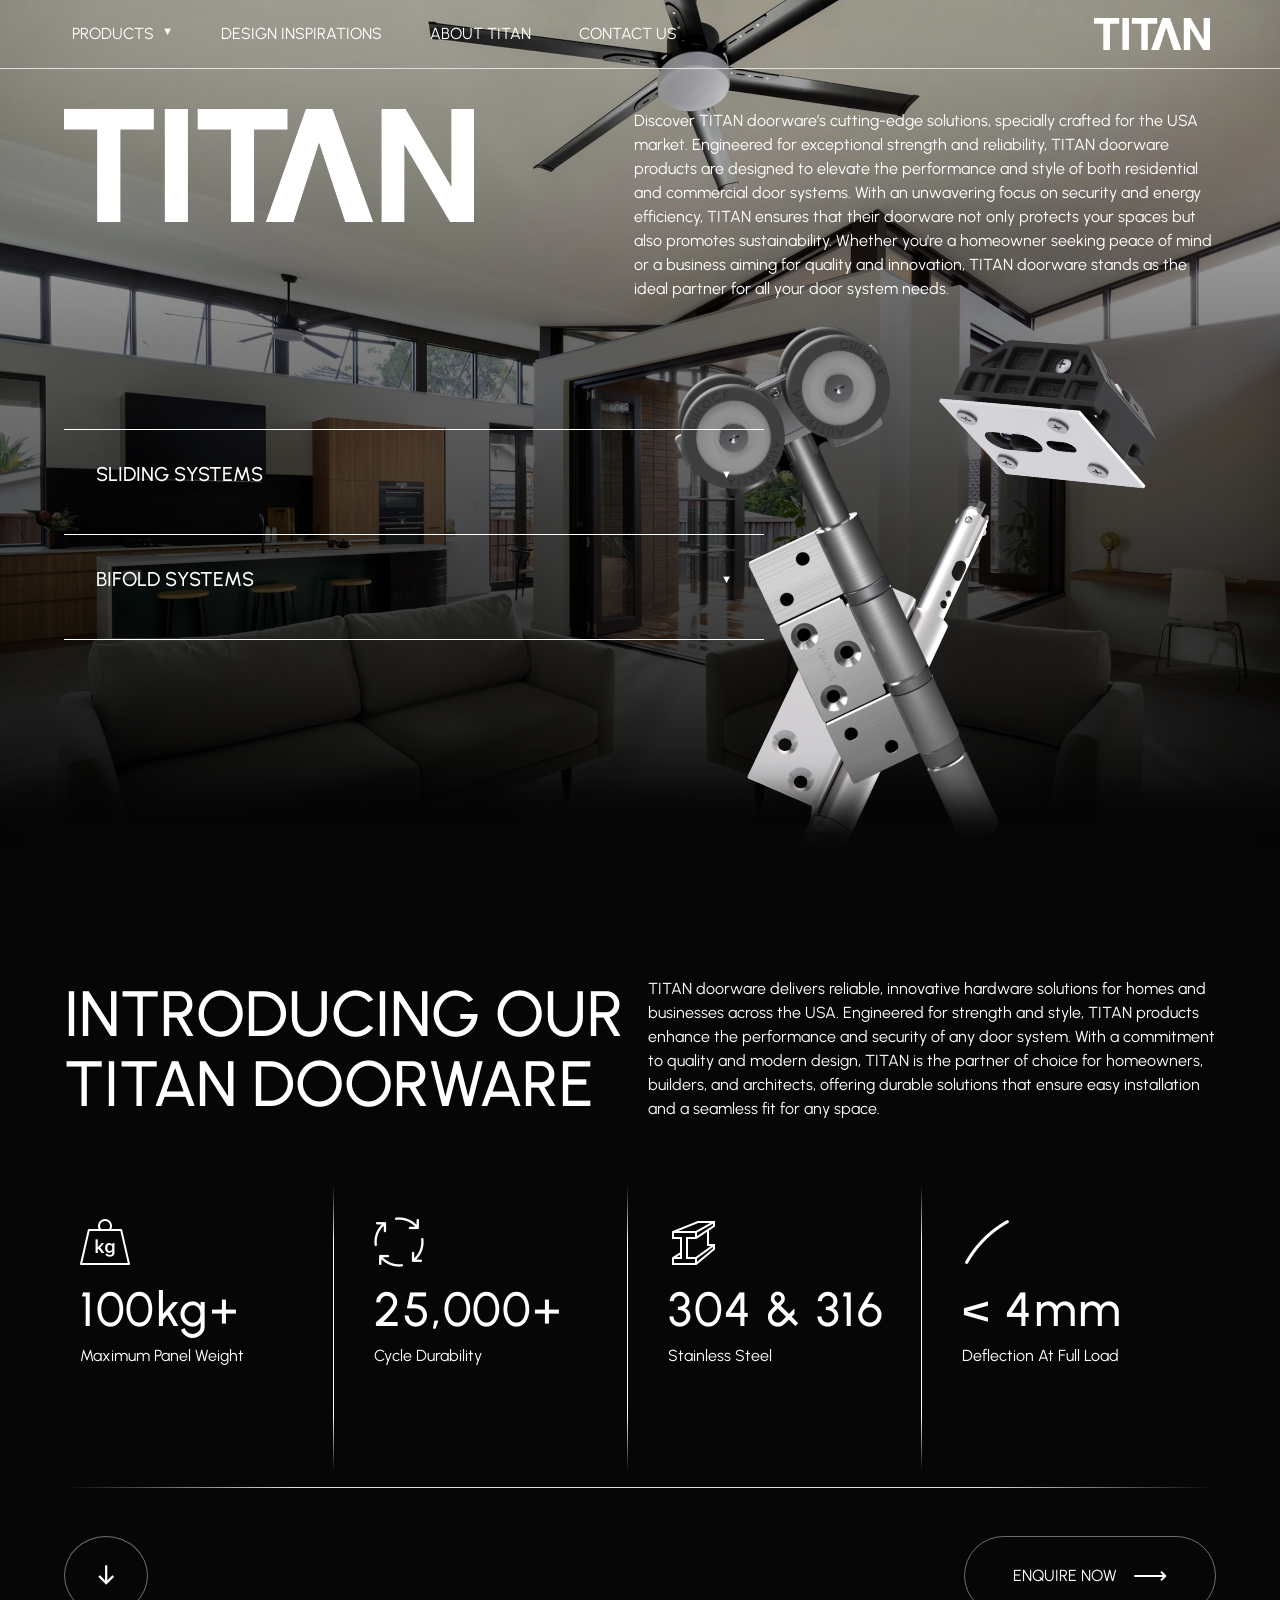
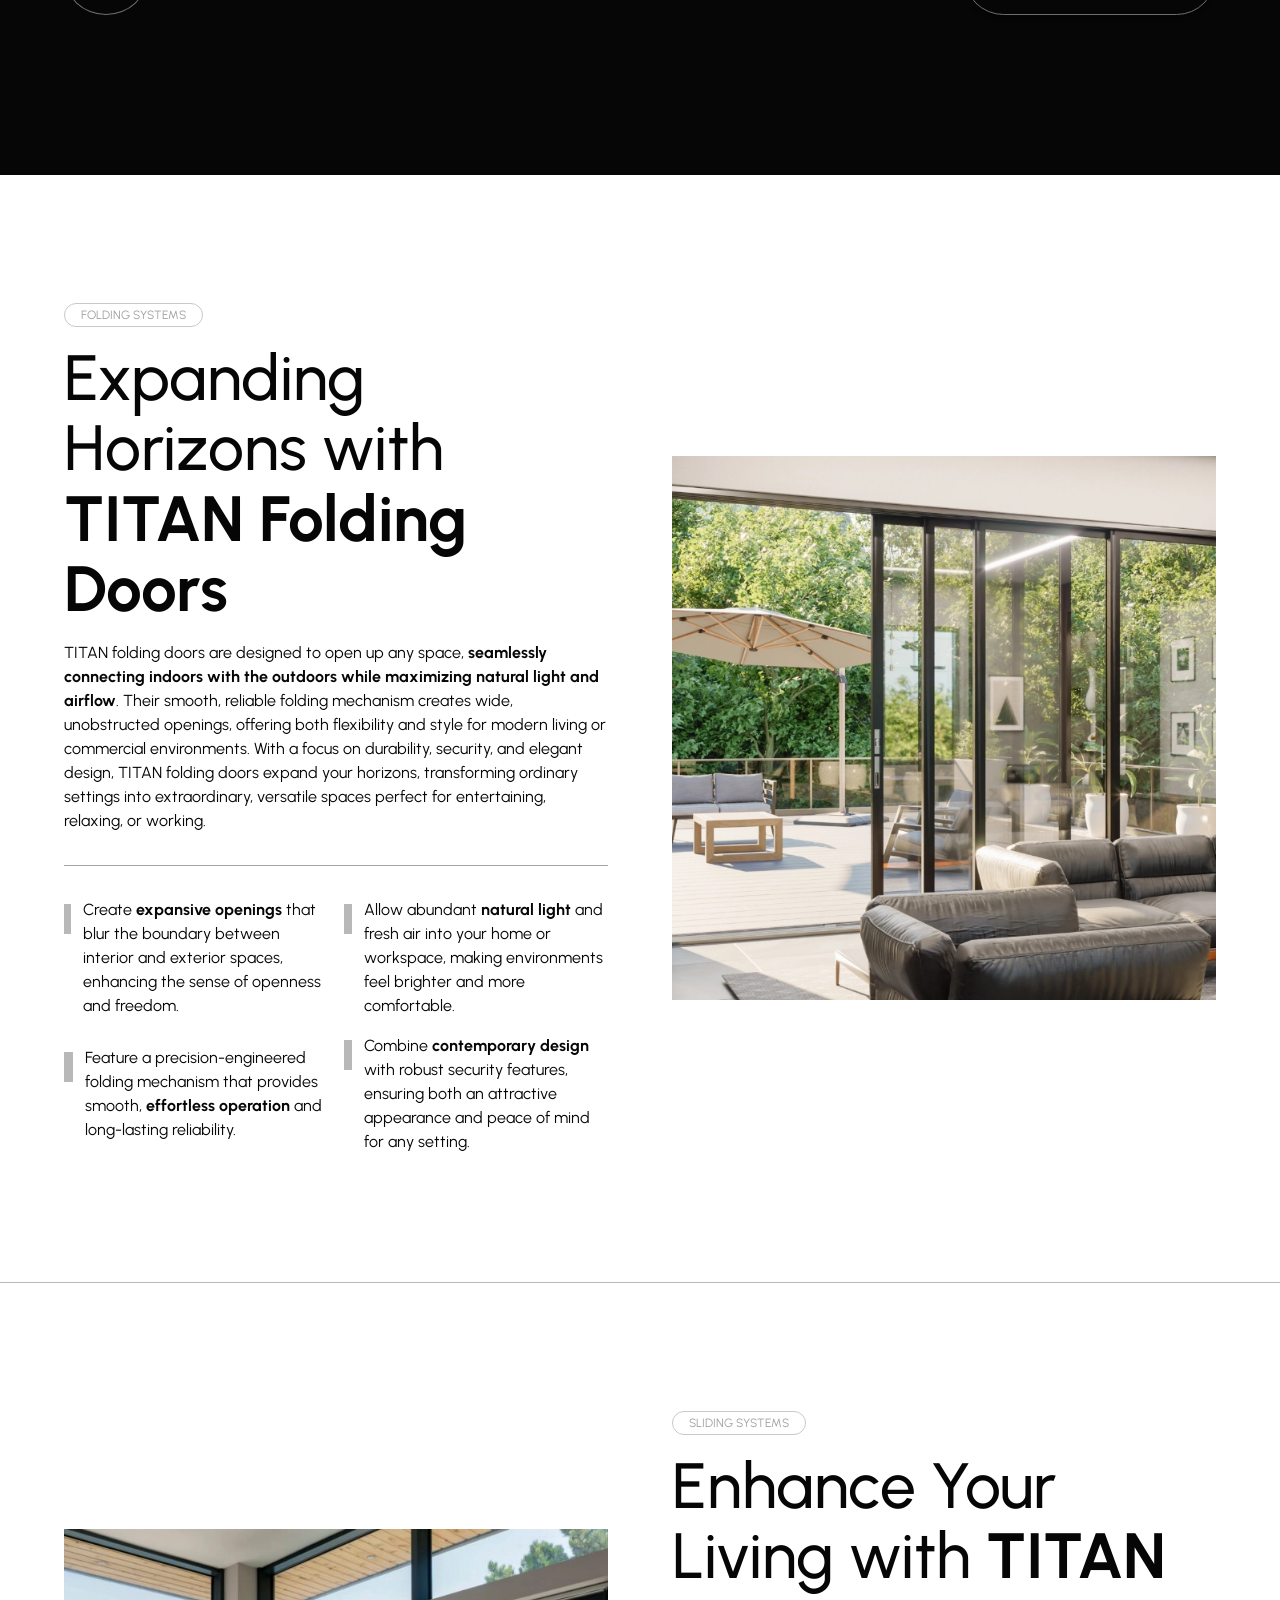
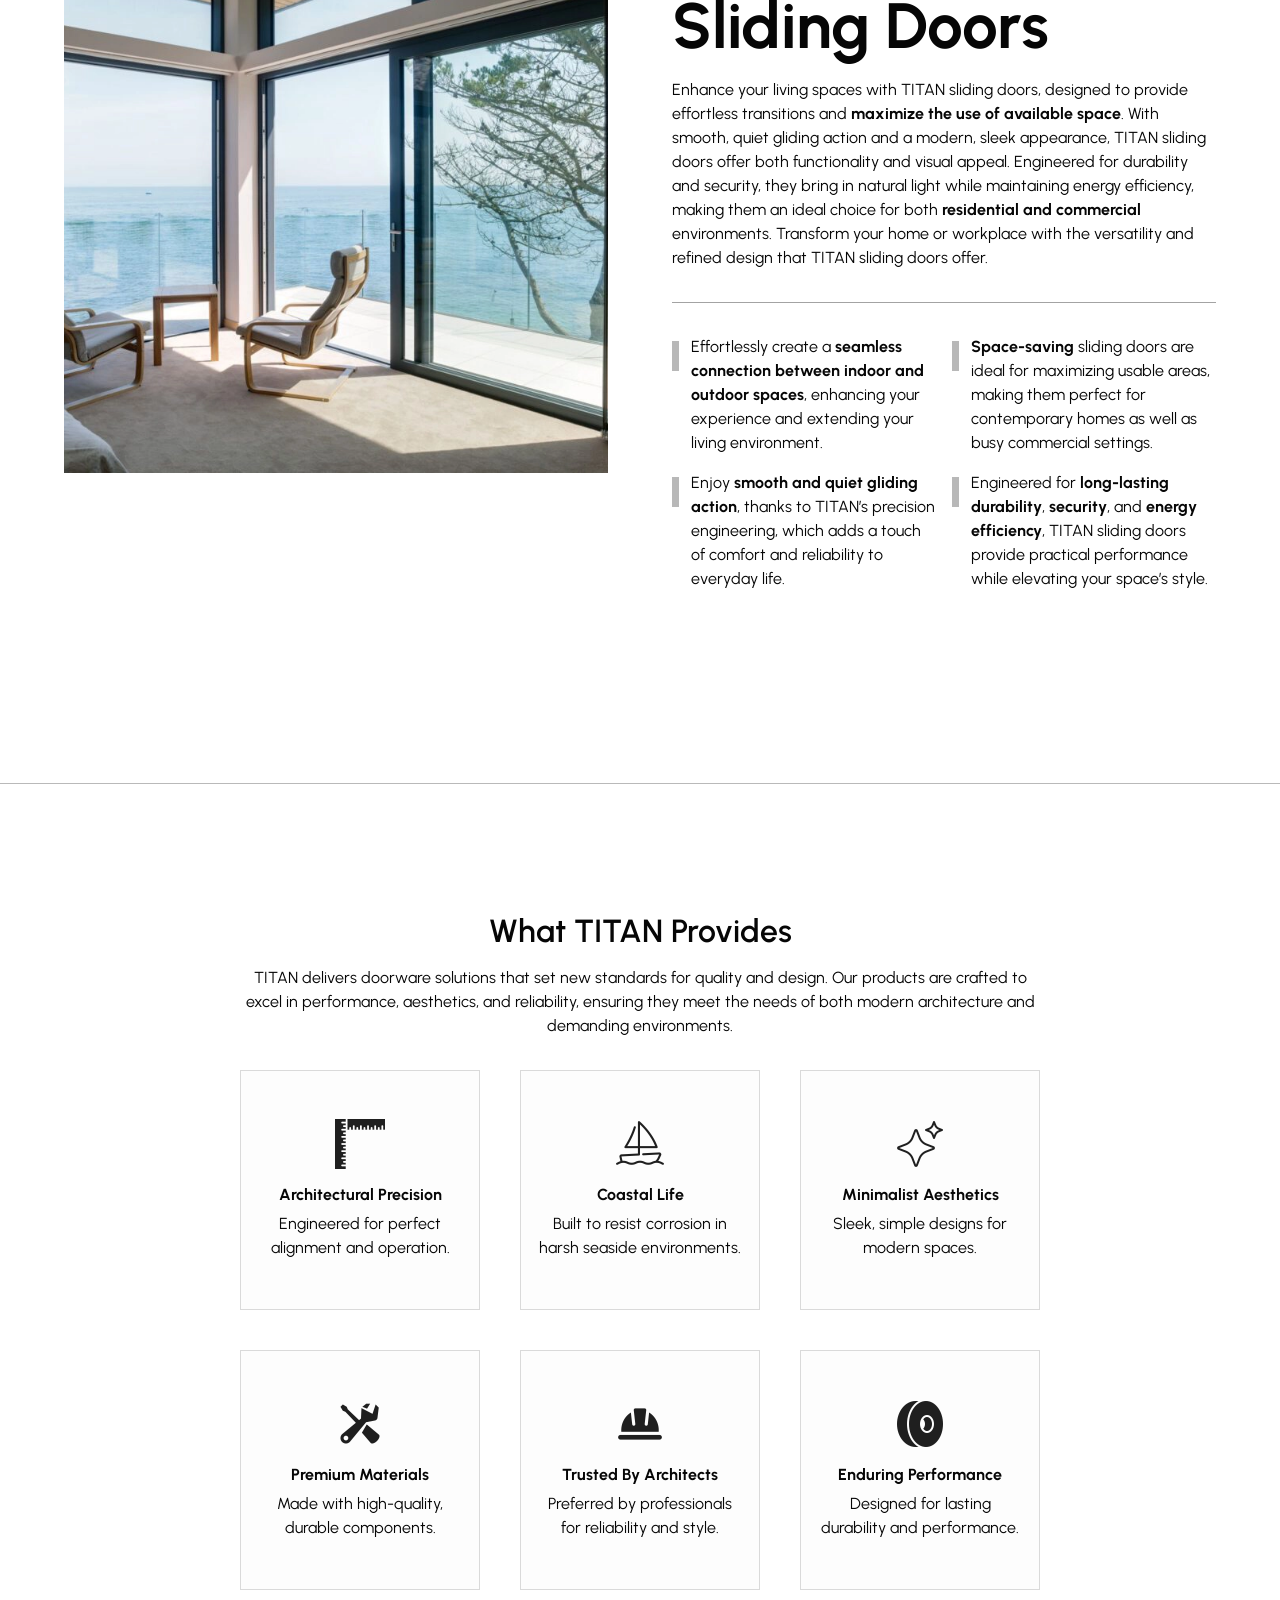
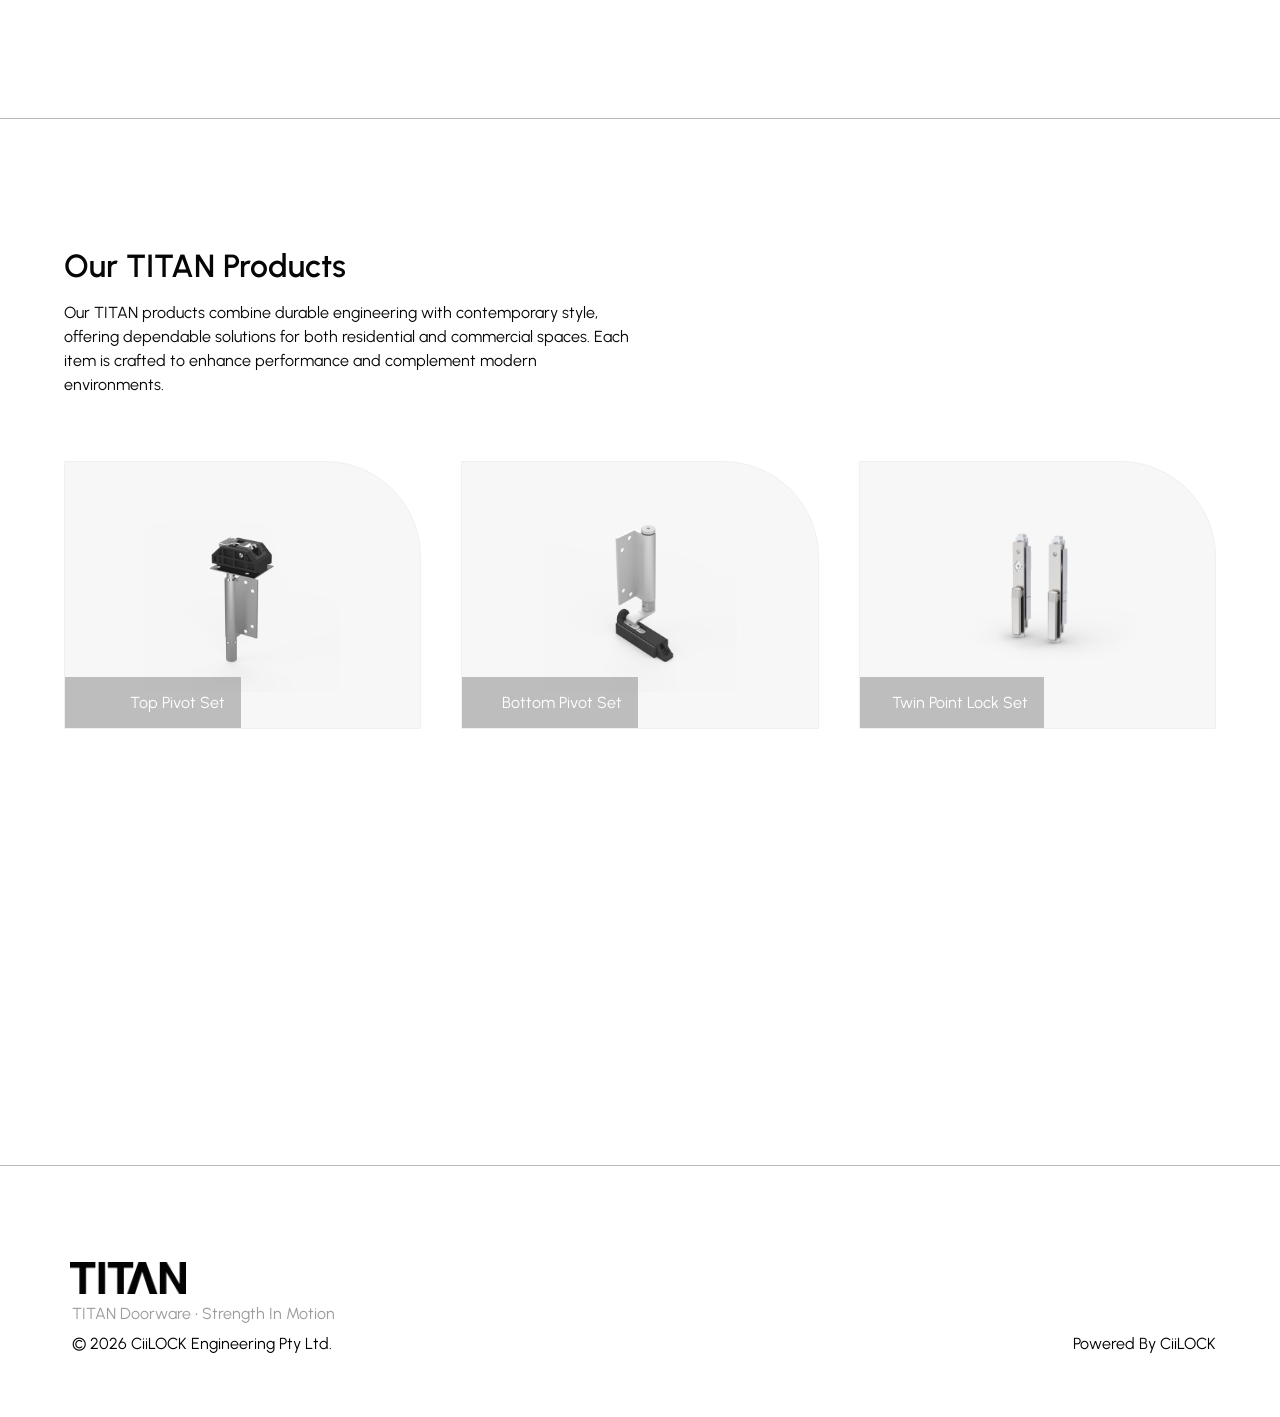
==== index.html @ 6eab6765 "scroll to add target + text animation scripts added" ====
<!DOCTYPE html>
<html>
    <head>
        <meta charset="utf-8">
        <meta http-equiv="X-UA-Compatible" content="IE=edge">
        <title>TITAN Doorware</title>
        <link rel="preload" href="images/systems/folding.webp" as="image">
        <meta content="Discover TITAN doorware’s cutting-edge solutions for the USA. Engineered for strength and reliability, TITAN doorware is designed to enhance both residential and commercial door systems." 
        name="description">
        <meta content="TITAN Doorware – Door Solutions for the USA" property="og:title">
        <meta content="Discover TITAN doorware’s cutting-edge solutions for the USA. Engineered for strength and reliability, TITAN doorware is designed to enhance both residential and commercial door systems." property="og:description">
        <meta content="TITAN Doorware – Door Solutions for the USA" property="twitter:title">
        <meta content="Discover TITAN doorware’s cutting-edge solutions for the USA. Engineered for strength and reliability, TITAN doorware is designed to enhance both residential and commercial door systems."  property="twitter:description">
        <meta name="viewport" content="width=device-width, initial-scale=1">
        <link rel="preconnect" href="https://fonts.googleapis.com">
        <link rel="preconnect" href="https://fonts.gstatic.com" crossorigin>
        <link href="https://fonts.googleapis.com/css2?family=DM+Sans:ital,opsz,wght@0,9..40,100..1000;1,9..40,100..1000&family=Urbanist:ital,wght@0,100..900;1,100..900&display=swap" rel="stylesheet">
        <link rel="stylesheet" href="css/font.css">
        <link rel="stylesheet" href="css/nav.css">
        <link rel="stylesheet" href="css/flex.css">
        <link rel="stylesheet" href="css/container.css">
        <link rel="stylesheet" href="css/section.css">
        <link rel="stylesheet" href="css/body.css">
        <link rel="stylesheet" href="css/hero.css">
        <link rel="stylesheet" href="css/line.css">
        <link rel="stylesheet" href="css/spacing.css">
        <link rel="stylesheet" href="css/gradient.css">
        <link rel="stylesheet" href="css/grid.css">
        <link rel="stylesheet" href="css/content.css">
        <link rel="stylesheet" href="css/button.css">
        <link rel="stylesheet" href="css/image.css">
    </head>

    <body>


    <section class="index hero">

        <div class="container">
            <nav>
                <div class="flex-row center">
                    <div>
                        <ul>
                            <li class="products-trigger">PRODUCTS<div class="dropdown-arrow">▼</div></li>
                            <li><a href="design-inspirations.html">DESIGN INSPIRATIONS</a></li>
                            <li><a href="about-titan.html">ABOUT TITAN</a></li>
                            <li><a href="contact-us.html">CONTACT US</a></li>
                        </ul>
                    </div>
                    <div class="row">
                        <a href="index.html"><div class="logo"></div></a>
                        <div class="hamburger-dropdown"></div>
                    </div>
                </div>
            </nav>   
        </div>

        <div class="line"></div>

        <div class="dropdown-menu">
            <div class="container content-space">
                <div class="dual-grid gap-4">

                    <div>
                        <ul>
                            <li data-preview="one"><a href="t100-bifolds.html">T100 Bifolds</a></li>
                            <li data-preview="two"><a href="a100-bifolds.html">A100 Bifolds</a></li>
                            <li data-preview="three"><a href="t350-sliders.html">T350 Sliders</a></li>
                            <li data-preview="four"><a href="platform-integrated-bifolds.html">Platform Integrated Bifolds</a></li>
                            <li data-preview="five"><a href="titan-doorware.html">Doorware</a></li>
                        </ul>
                    </div>

                    <div class="preview">
                        <div class="preview one active"></div>
                        <div class="preview two"></div>
                        <div class="preview three"></div>
                        <div class="preview four"></div>
                        <div class="preview five"></div>
                    </div>

                </div>
            </div>
        </div>
        
        <div class="container">

            <div class="hero index-pg content">

                <div class="row top-text">
                <div class="big-logo">
                    <img src="images/logos/titan-white.webp" 
                        alt="logo" 
                        fetchpriority="high" 
                        decoding="async" />
                </div>
                <p class="para">
                    Discover TITAN doorware’s cutting-edge solutions, specially crafted for the USA market. Engineered for exceptional strength and reliability, TITAN doorware products are designed to elevate the performance and style of both residential and commercial door systems. With an unwavering focus on security and energy efficiency, TITAN ensures that their doorware not only protects your spaces but also promotes sustainability. Whether you're a homeowner seeking peace of mind or a business aiming for quality and innovation, TITAN doorware stands as the ideal partner for all your door system needs.
                </p>
                </div>

                <div class="row">
                    <div class="dropdown">
                        <div class="entry">
                            <div class="flex-row center collapse"><h3>SLIDING SYSTEMS</h3><div class="dropdown-arrow">▼</div></div>
                            <p class="para">
                                <span>
                                TITAN doorware offers high-quality sliding door hardware that combines smooth operation, durability, and security for both homes and businesses. Their advanced engineering ensures easy installation, quiet performance, and energy efficiency, making them a reliable and stylish choice for any sliding door system.
                                </span>
                            </p>
                        </div>
                        <div class="entry">
                            <div class="flex-row center collapse"><h3>BIFOLD SYSTEMS</h3><div class="dropdown-arrow">▼</div></div>
                            <p class="para">
                                <span>
                                    TITAN doorware delivers reliable and stylish bifold door hardware designed for both residential and commercial applications. Their precision-engineered components ensure smooth folding movement, durability, and secure closure, all while maximizing space and providing modern appeal. With a focus on easy installation and long-lasting performance, TITAN makes bifold systems a practical and attractive solution for any setting.
                                </span>
                            </p>
                        </div>
                    </div>

                    <div class="image-container">
                        <img loading="lazy" src="images/products/hero-product-1.webp" alt="Product 1 Hero" class="img-top-left">
                        <img loading="lazy" src="images/products/hero-product-2.webp" alt="Product 2 Hero" class="img-bottom-right">
                    </div>
                </div>
            </div>

        </div>

        <div class="black-float-gradient"></div>
        
    </section>  

    <section class="intro">
        <div class="container content-space margin-vert-big">

            <div class="dual-grid">
                <div class="big-text">INTRODUCING OUR TITAN DOORWARE</div>
                <div class="row">
                    <p class="para">TITAN doorware delivers reliable, innovative hardware solutions for homes and businesses across the USA. Engineered for strength and style, TITAN products enhance the performance and security of any door system. With a commitment to quality and modern design, TITAN is the partner of choice for homeowners, builders, and architects, offering durable solutions that ensure easy installation and a seamless fit for any space.</p>
                </div>
            </div>


            <div class="column">
            <div class="four-grid">

                <div class="fact">
                    <div class="icon weight"></div>
                    <div class="med-text">100kg+</div>
                    <p class="para">Maximum Panel Weight</p>
                </div>
                <div class="fact">
                    <div class="icon cycle"></div>
                    <div class="med-text">25,000+</div>
                    <p class="para">Cycle Durability</p>
                </div>
                <div class="fact">
                    <div class="icon steel"></div>
                    <div class="med-text">304 & 316</div>
                    <p class="para">Stainless Steel</p>
                </div>
                <div class="fact">
                    <div class="icon bend"></div>
                    <div class="med-text"> < 4mm</div>
                    <p class="para">Deflection At Full Load</p>
                    </div>
                </div>
            
                <div class="separator cut"></div>

                <div class="row width-100 space-between margin-bot-2 margin-top-2">
                    <a href="#info" class="circle scroll-arrow">
                        ↓
                    </a>
                    <a href="contact-us.html" class="btn">ENQUIRE NOW<div class="right-arrow">⟶</div></a>
                </div>

            </div>

        </div>
    </section>

    <section class="info" id="info">
        <div class="container content-space margin-vert-int">
            <div class="flex-column center">
                <div class="dual-grid gap-4">
                    <div class="column">
                    <div class="label">FOLDING SYSTEMS</div>
                    <div class="big-text dark">Expanding Horizons with <b>TITAN Folding Doors</b></div>
                    <p class="para">TITAN folding doors are designed to open up any space, <b>seamlessly connecting indoors with the outdoors while maximizing natural light and airflow</b>. Their smooth, reliable folding mechanism creates wide, unobstructed openings, offering both flexibility and style for modern living or commercial environments. With a focus on durability, security, and elegant design, TITAN folding doors expand your horizons, transforming ordinary settings into extraordinary, versatile spaces perfect for entertaining, relaxing, or working.</p>
                    <div class="separator bolder margin-1"></div>    
                    <div class="dual-col-grid">
                        <div class="point">
                            <div class="indent"></div>
                            <p class="para">
                                Create <b>expansive openings</b> that blur the boundary between interior and exterior spaces, enhancing the sense of openness and freedom.
                            </p>
                        </div>
                        <div class="point">
                            <div class="indent"></div>
                            <p class="para">
                                Allow abundant <b>natural light</b> and fresh air into your home or workspace, making environments feel brighter and more comfortable.
                            </p>
                        </div>
                        <div class="point">
                            <div class="indent"></div>
                            <p class="para">
                                Feature a precision-engineered folding mechanism that provides smooth, <b>effortless operation</b> and long-lasting reliability.
                            </p>
                        </div>
                        <div class="point">
                            <div class="indent"></div>
                            <p class="para">
                                Combine <b>contemporary design</b> with robust security features, ensuring both an attractive appearance and peace of mind for any setting.
                            </p>
                        </div>
                    </div>
                    </div>
                    <div class="square">
                        <img loading="lazy" src="images/systems/folding.webp" alt="TITAN Folding Doors">
                    </div>
                </div>
            </div>
            <div class="row">
    </section>

    <div class="line dark"></div>

    <section class="info">
        <div class="container content-space margin-vert-big">
            <div class="flex-column center">
                <div class="dual-grid gap-4">
                    <div class="square">
                        <img loading="lazy" src="images/systems/sliding.webp" alt="TITAN Sliding Doors">
                    </div>
                    <div class="column">
                    <div class="label">SLIDING SYSTEMS</div>
                    <div class="big-text dark">Enhance Your Living with <b>TITAN Sliding Doors</b></div>
                    <p class="para">Enhance your living spaces with TITAN sliding doors, designed to provide effortless transitions and <b>maximize the use of available space</b>. With smooth, quiet gliding action and a modern, sleek appearance, TITAN sliding doors offer both functionality and visual appeal. Engineered for durability and security, they bring in natural light while maintaining energy efficiency, making them an ideal choice for both <b>residential and commercial</b> environments. Transform your home or workplace with the versatility and refined design that TITAN sliding doors offer.</p>
                    <div class="separator bolder margin-1"></div>    
                    <div class="dual-col-grid">
                        <div class="point">
                            <div class="indent"></div>
                            <p class="para">
                                Effortlessly create a <b>seamless connection between indoor and outdoor spaces</b>, enhancing your experience and extending your living environment.
                            </p>
                        </div>
                        <div class="point">
                            <div class="indent"></div>
                            <p class="para">
                                <b>Space-saving</b> sliding doors are ideal for maximizing usable areas, making them perfect for contemporary homes as well as busy commercial settings.
                            </p>
                        </div>
                        <div class="point">
                            <div class="indent"></div>
                            <p class="para">
                                Enjoy <b>smooth and quiet gliding action</b>, thanks to TITAN’s precision engineering, which adds a touch of comfort and reliability to everyday life.
                            </p>
                        </div>
                        <div class="point">
                            <div class="indent"></div>
                            <p class="para">
                                Engineered for <b>long-lasting durability</b>, <b>security</b>, and <b>energy efficiency</b>, TITAN sliding doors provide practical performance while elevating your space’s style.
                            </p>
                        </div>
                    </div>
                    </div>
                </div>
            </div>
            <div class="row">
    </section>

    <div class="line dark"></div>

    <section class="features">
        <div class="container content-space margin-vert-big">
            <div class="flex-column center">
                <div class="column text-center max-800">
                    <h1 class="heading">What TITAN Provides</h1>
                    <p class="para">TITAN delivers doorware solutions that set new standards for quality and design. Our products are crafted to excel in performance, aesthetics, and reliability, ensuring they meet the needs of both modern architecture and demanding environments.</p>
                </div>
                <div class="three-col-grid max-800 margin-top-2">
                    <div class="box point col">
                        <div class="icon ruler"></div>
                        <h4>Architectural Precision</h4>
                        <p class="para">Engineered for perfect alignment and operation.</p>
                    </div>
                    <div class="box point col">
                        <div class="icon boat"></div>
                        <h4>Coastal Life</h4>
                        <p class="para">Built to resist corrosion in harsh seaside environments.</p>
                    </div>
                    <div class="box point col">
                        <div class="icon aesthetic"></div>
                        <h4>Minimalist Aesthetics</h4>
                        <p class="para">Sleek, simple designs for modern spaces.</p>
                    </div>
                    <div class="box point col">
                        <div class="icon tool"></div>
                        <h4>Premium Materials</h4>
                        <p class="para">Made with high-quality, durable components.</p>
                    </div>
                    <div class="box point col">
                        <div class="icon builder"></div>
                        <h4>Trusted By Architects</h4>
                        <p class="para">Preferred by professionals for reliability and style.</p>
                    </div>
                    <div class="box point col">
                        <div class="icon roller"></div>
                        <h4>Enduring Performance</h4>
                        <p class="para">Designed for lasting durability and performance.</p>
                    </div>
                </div>
            </div>
        </div>
    </section>

    <div class="line dark"></div>

    <section class="products">
        <div class="container content-space margin-vert-big">
            <div class="column half">
                    <h1 class="heading">Our TITAN Products</h1>
                    <p class="para">Our TITAN products combine durable engineering with contemporary style, offering dependable solutions for both residential and commercial spaces. Each item is crafted to enhance performance and complement modern environments.</p>
                </div>
            <div class="three-col-grid">
                <div class="product top-pivot">
                    <div class="base dark">
                        <h4>Top Pivot Set</h4>
                    </div>
                </div>
                <div class="product bottom-pivot">
                    <div class="base dark">
                        <h4>Bottom Pivot Set</h4>
                    </div>
                </div>
                <div class="product twin-point">
                    <div class="base dark">
                        <h4>Twin Point Lock Set</h4>
                    </div>
                </div>
                <div class="product centreline-hinge">
                    <div class="base dark">
                        <h4>Hinges</h4>
                    </div>
                </div>
                <div class="product empty">
                    <div class="column text-center center">
                        <h2>Get To Know Our Products</h2>
                        <p class="para">Explore our full range to discover the complete selection of TITAN doorware solutions.</p>
                        <a href="titan-doorware.html" class="btn filled">View All Products</a>
                    </div>
                </div>
                <div class="product end-carrier">
                    <div class="base dark">
                        <h4>End Carrier Set</h4>
                    </div>
                </div>
            </div>
        </div>
    </section>

    <footer>
        <div class="container content-space margin-vert">
            <div>
            <!-- <div class="flex-column collapse">
                <div>
                    <ul>
                        <li>PRODUCTS<div class="dropdown-arrow">▲</div></li>
                        <li><a href="design-inspirations.html">DESIGN INSPIRATIONS</a></li>
                        <li><a href="about-titan.html">ABOUT TITAN</a></li>
                        <li><a href="contact-us.html">CONTACT US</a></li>
                    </ul>
                </div>
            </div> -->

            <div class="flex-row margin-top-2">

                <div class="flex-column gap-small">
                    <div class="logo dark"></div>
                    <p class="left-indent">TITAN Doorware • Strength In Motion</p>
                    <div class="year left-indent"></div>
                </div>

                <div class="flex-column align-flex-end">
                    <a href="/" class="powered-by">Powered By CiiLOCK</a>
                </div>

            </div>

            </div>
        </div>
    </footer>
        
    </body>

    <script src="js/collapse.hero.js"></script>
    <script src="js/get.year.js"></script>
    <script src="js/dropdown.menu.js"></script>
    <script src="js/preview.drop.js"></script>
    <script src="js/text.animation.js"></script>
    <script src="js/scroll.to.arrow.js"></script>
    
</html>
---- css/font.css ----
body {
    font-family: 'Urbanist', sans-serif;
}

h1,
h2,
h3,
h4,
h5,
p {
    margin: 0;
    color: #ffffff;
}

h1 {
    font-weight: 600;
    font-size: 2em;
}

h2 {
    font-weight: 500;
    font-size: 1.75em;
}

h2 {
    font-weight: 500;
    font-size: 1.5em;
}

h3 {
    font-weight: 500;
    font-size: 1.25em;
}

p {
    font-size: 1em;
    line-height: 1.5;
}

.dropdown-arrow {
    color: #ffffff;
    margin-bottom: 0.05rem;
}

footer .dropdown-arrow {
    color: #060606;
}

.right-arrow {
    color: #ffffff;
    font-size: 1.5em;
}

.med-text {
    font-weight: 600;
    font-size: 2.75em;
    color: #ffffff;
    line-height: 1.1;
    letter-spacing: 0.1rem;
}

.big-text {
    font-weight: 500;
    font-size: 4em;
    color: #ffffff;
    line-height: 1.1;
    
    opacity: 0;
    transform: translateY(0.1rem);
    transition: opacity 0.6s ease-out, transform 0.6s cubic-bezier(0.34, 1.56, 0.64, 1);
}

.big-text.visible {
    opacity: 1;
    transform: translateY(0);
}

.big-text.bolder {
    font-weight: 600;
}

.big-text.dark {
    color: #060606;
}

.med-text {
    font-weight: 500;
    font-size: 3em;
    color: #ffffff;
    line-height: 1.1;
}

section.info p {
    color: #060606;
}

b {
    font-weight: bold;
}

section.integrations p,
section.integrations h1,
section.integrations h3,
section.integrations h4 {
    color: #060606;
}

section.features p,
section.features h1,
section.features h2,
section.features h3,
section.features h4 {
    color: #060606;
}

section.system-drawings p,
section.system-drawings h1,
section.system-drawings h2,
section.system-drawings h3,
section.system-drawings h4 {
    color: #060606;
}

section.products p,
section.products h1,
section.products h2,
section.products h3,
section.products h4,
section.grey p {
    color: #060606;
}

section.hardware-configurator p,
section.hardware-configurator h1,
section.hardware-configurator h2,
section.hardware-configurator h3,
section.hardware-configurator h4,
section.grey p {
    color: #060606;
}

.text-center {
    text-align: center
}

.base.dark h4 {
    color: #ffffff;
    font-weight: 400;
}

footer p{
    color: #9c9c9c;
}

.left-indent {
    padding-left: 0.5rem;
}

.hero-text {
    font-size: 6em;
    color: #ffffff;
    line-height: 1.1;
    font-weight: 600;
}

.padding-right-4 {
    padding-right: 4rem;
}

.left.dom-grid h2
.right.dom-grid h2,
.left.dom-grid p,
.right.dom-grid p {
    color: #ffffff;
}

.white-text {
    color: #ffffff;
}

.dark-text {
    color: #060606;
}

.text-start {
    text-align: left;
}

.para {
    opacity: 0;
    transform: translateY(0.1rem);
    transition: opacity 0.8s ease-out, 
                transform 0.8s cubic-bezier(0.34, 1.56, 0.64, 1);
}

.para.visible {
    opacity: 1;
    transform: translateY(0);
    transition-delay: 0.2s;
}

.heading {
    opacity: 0;
    transform: translateY(0.1rem);
    transition: opacity 0.8s ease-out, 
                transform 0.8s cubic-bezier(0.34, 1.56, 0.64, 1);
}

.heading.visible {
    opacity: 1;
    transform: translateY(0);
}
---- css/nav.css ----
nav {
    display: flex;
    flex-flow: row;
    align-items: center;
    justify-content: space-between;
    padding-inline-start: 0;
    color: #ffffff;
}

nav ul,
footer ul {
    display: flex;
    flex-flow: row;
    gap: 2rem;
    padding-left: 0;
}

nav ul li,
footer ul li {
    list-style: none;
    border-bottom: 1px solid transparent;
    cursor: pointer;
    padding: 0.5rem;
    transition: border-bottom 0.2s ease-in-out;
}

nav ul li:first-of-type,
footer ul li:first-of-type {
    display: flex;
    flex-flow: row;
    gap: 0.5rem;
}

nav ul li:hover {
    border-bottom: 1px solid #ffffff;
}

footer ul li:hover {
    border-bottom: 1px solid #060606;
}

li.active {
    color: rgb(11, 245, 31);
}

.logo {
    background-image: url(../images/logos/titan-white.webp);
    display: flex;
    width: 8rem;
    height: 2rem;
    background-size: contain;
    background-position: center;
    background-repeat: no-repeat;
}

.logo.dark {
    background-image: url(../images/logos/titan-black.webp);
}

.hamburger-dropdown {
    background-image: url(../images/icons/hamburger-light.webp);
    display: none;
    width: 2rem;
    height: 2rem;
    background-size: contain;
    background-position: center;
    background-repeat: no-repeat;
}

.powered-by {
    text-align: end;
    transition: color 0.2s ease-in-out, font-weight 0.2s ease-in-out;
    font-weight: 400;
}

.powered-by:hover {
    color: #555555;
    font-weight: 500;
}

.powered-by.light {
    color: #ffffff;
    font-weight: 500;
}

.powered-by.light:hover {
    color: #adadad;
    font-weight: 500;
}

.products-trigger {
    position: relative;
    cursor: pointer;
   
}

.products-trigger::after {
    content: "";
    position: absolute;
    top: 100%;
    left: 0;
    width: 100%;
    height: 30px;
    background: transparent;
    z-index: 10;
}

.dropdown-arrow {
    font-size: 0.7rem;
    transition: transform 0.3s ease;
}


.dropdown-menu.is-open ~ nav .dropdown-arrow {
    transform: rotate(180deg);
}


.dropdown-menu {
    background-color: #ffffff;
    z-index: 1000;
    position: absolute;
    top: 68px;
    left: 0;
    width: 100vw;
    padding: 4rem 0;
    color: #060606;
    border-bottom: 1px solid #eeeeee;
    
   
    display: flex; 
    justify-content: center;

   
    opacity: 0;
    visibility: hidden;
    pointer-events: none;
    transform: translateY(15px);
    transition: 
        opacity 0.4s ease, 
        transform 0.4s cubic-bezier(0.165, 0.84, 0.44, 1),
        visibility 0.4s;
}


.dropdown-menu.is-open {
    opacity: 1;
    visibility: visible;
    pointer-events: auto;
    transform: translateY(0);
}


.dropdown-menu ul {
    list-style: none;
    padding: 0;
    margin: 0;
    width: 100%;
    max-width: 400px;
}

.dropdown-menu ul li {
    border-top: 1px solid #d3d3d3;
    transition: all 0.3s ease;
}

.dropdown-menu ul li:first-child {
    border-top: none;
}

.dropdown-menu ul li a {
    text-decoration: none;
    color: #060606;
    display: block;
    padding: 1.2rem 0;
    font-size: 1.1rem;
    font-weight: 400;
    letter-spacing: 0.05rem;
    transition: transform 0.3s ease, color 0.3s ease;
}


.dropdown-menu ul li:hover a {
    transform: translateX(10px);
    color: #888888;
}
---- css/flex.css ----
.flex-row {
    display: flex;
    flex-flow: row;
    width: 100%;
}

.flex-column {
    display: flex;
    flex-flow: column;
    width: 100%;
}

.index.hero .flex-row {
    justify-content: space-between;
}

.row {
    display: flex;
    flex-flow: row;
    gap: 2rem;
}

.column {
    display: flex;
    flex-flow: column;
    gap: 1rem;
}

.row.top-text {
    gap: 10rem;
}

.center {
    align-items: center;
    justify-content: space-between;
}

.align-flex-end  {
    align-self: flex-end;
}

.dual-grid.align-items-start {
    align-items:flex-start;
}
---- css/container.css ----
.container {
    box-sizing: border-box;
    max-width: 1600px;
    width: 100%;
    margin: 0 auto;
    padding: 0 4rem;
}

.max-800 {
    max-width: 800px;
}
---- css/section.css ----
section {
    display: flex;
    flex-flow: column;
    justify-content: center;
    align-items: center;
}

section.intro {
    background-color: #060606;
}

section.info {
    background-color: #ffffff;
}

footer {
    border-top: 1px solid #b9b9b9;
    display: flex;
    flex-flow: column;
    justify-content: center;
    align-items: center;
}

section.grey {
    background-color: #dbdbdba9;
    height: 350px;
    position: relative;
    width: 100vw;  
}
---- css/body.css ----
body {
    margin: 0;
}

body.dark {
    background-color: #060606;
}

a {
    text-decoration: none;
    color: inherit;
}

html {
    scroll-behavior: smooth;
}
---- css/hero.css ----
.hero {
    min-height: 700px;
    overflow: hidden;
}

.hero.content {
    padding: 2.5rem 0;
}

@keyframes fadeIn {
    from {
        opacity: 0;
        transform: translateY(10px);
    }
    to {
        opacity: 1;
        transform: translateY(0);
    }
}

.big-logo {
    max-width: 700px;
    max-height: 200px;
    animation: fadeIn 0.4s ease-out forwards;
}

.big-logo img {
    width: 100%;
    display: block; /* Removes unwanted bottom whitespace */
}

.hero {
    position: relative;
    background-size: cover;
    background-repeat: no-repeat;
    z-index: 1; 
}

.index.hero {
    background-image: url(../images/hero/index.webp);
}

.t100-bifolds.hero {
    background-image: url(../images/hero/t100.webp);
}

.t350-sliders.hero {
    background-image: url(../images/hero/t350.webp);
}

.a100-bifolds.hero {
    background-image: url(../images/hero/a100.webp);
}

.platform-integrated-bifolds.hero {
    background-image: url(../images/hero/platform-integrated.webp);
}

.design-inspirations.hero {
    background-image: url(../images/hero/design-inspiration.webp);
}

.about-titan.hero {
    background-image: url(../images/hero/about-titan.webp);
}

.titan-sliders.hero {
    background-image: url(../images/hero/titan-sliders.webp);
}

.doorware.hero {
    background-image: url(../images/hero/doorware.webp);
}

.index.hero::before,
.t100-bifolds.hero::before,
.a100-bifolds.hero::before,
.t350-sliders.hero::before,
.platform-integrated-bifolds.hero::before,
.design-inspirations.hero::before,
.about-titan.hero::before,
.titan-sliders.hero::before,
.doorware.hero::before {
    content: "";
    position: absolute;
    top: 0;
    left: 0;
    width: 100%;
    height: 100%;
    background: linear-gradient(to top, rgba(0,0,0,1) 0%, rgba(0,0,0,0.8) 20%, rgba(0,0,0,0.5) 60%, rgba(0,0,0,0.1) 100%);
    z-index: -1;
}

.hero.content {
    display: flex;
    flex-flow: column;
    justify-content: flex-start;
    gap: 2rem;
    align-items: flex-start;
}

.hero.content ul {
    gap: 1rem;
    display: flex;
    flex-flow: column;
}

.hero.index-pg.content {
    gap: 8rem;
}

.dropdown .entry {
    border-top: 1px solid #fff;
    cursor: pointer;
    padding: 2rem;
    display: flex;
    flex-flow: column;
    gap: 1rem;
}

.entry p {
    display: grid;
    grid-template-rows: 0fr;
    transition: grid-template-rows 0.5s cubic-bezier(0.4, 0, 0.2, 1);
}

.entry.open p {
    grid-template-rows: 1fr;
}

.entry p span {
    min-height: 0;
    overflow: hidden;
    opacity: 0;
    transition: opacity 0.3s ease;
}

.entry.open p span {
    opacity: 1;
}

.collapse .dropdown-arrow {
    transition: transform 0.3s ease;
}

.entry.open .dropdown-arrow {
    transform: rotate(180deg);
    padding-top: 0.2rem;
}

.dropdown .entry:last-of-type {
    border-bottom: 1px solid #fff;
}

.dropdown {
    width: 700px;
}

.image-container {
  width: 100%;
  max-width: 1600px;
  height: 300px;
  position:absolute;
  z-index: -1;
}

.img-top-left {
  position: absolute;
  top: -50.5%;
  right: 7%;
  rotate: 25deg;
  width: 35%;
  animation: popIn 0.6s cubic-bezier(0.26, 0.53, 0.74, 1.48) forwards;
  opacity: 0;
}

.img-bottom-right {
  position: absolute;
  top: -55%;
  right: 20%;
  rotate: -25deg;
  width: 20%;
  animation: popIn 0.6s cubic-bezier(0.26, 0.53, 0.74, 1.48) 0.2s forwards;
  opacity: 0;
}

.big-family-img {
  position: absolute;
  top: 50%;
  right: 0%;
  width: 50%;
}

@keyframes popIn {
  0% {
    opacity: 0;
    transform: scale(0.5);
  }
  70% {
    transform: scale(1.05);
  }
  100% {
    opacity: 1;
    transform: scale(1);
  }
}
---- css/line.css ----
.line {
    width: 100vw;
    height: 1px;
    background-color: #E0E0E0;
}

.line.dark {
    background-color: #b9b9b9;
}

.separator {
    width: 100%;
    height: 1px;
    background-color: #E0E0E0;
}

.separator.cut {
    background: linear-gradient(
        to right, 
        #060606 0%,
        #E0E0E0 20%,
        #E0E0E0 80%,
        #060606 100%
    );
}

.separator.bolder {
   background-color: #a3a3a3; 
}

.indent {
    width: 30px;
    height: 30px;
    background-color: #b8b8b8;
    margin-top: 0.4rem;
}

.label {
    padding: 0.25rem 1rem;
    border: 1px solid #c9c9c9;
    border-radius: 10rem;
    width: fit-content;
    font-size: 0.75em;
    color: #a0a0a0;
    opacity: 0;
    transform: translateY(0.1rem);
    transition: opacity 0.6s ease-out, transform 0.6s cubic-bezier(0.34, 1.56, 0.64, 1);
}

.label.visible {
    opacity: 1;
    transform: translateY(0);
    transition-delay: 0.2s;
}
---- css/spacing.css ----
.margin-vert {
    margin: 4rem 0;
}

.margin-vert-big {
    margin: 8rem 0;
}

.margin-vert-int {
    margin: 8rem 0 4rem 0
}

.content-space {
    display: flex;
    flex-flow: column;
    gap: 4rem;
    /* overflow: hidden; */
}

.margin-1 {
    margin: 1rem 0;
}

.margin-top-2 {
    margin-top: 2rem;
}

.margin-top-4 {
    margin-top: 4rem;
}

.dual-grid.gap-4 {
    gap: 4rem;
}

.gap-small {
    gap: .5rem;
}

.gap-4 {
    gap: 4rem;
}

.dual-grid.gap-none {
    gap: 0;
}

.width-100 {
    width: 100%;
}

.width-100vw {
    width: 100vw;
}

.margin-bot-2 {
    margin-bottom: 2rem;
}

.margin-bot-4 {
    margin-bottom: 4rem;
}

.margin-bot-8 {
    margin-bottom: 8rem;
}

.space-between {
    justify-content: space-between;
}
---- css/gradient.css ----
.black-float-gradient {
  position: absolute;
  left: 0;
  bottom: -150px;
  width: 100vw;
  height: 200px;
  z-index: 2;
  background: #060606;
  filter: blur(20px);
  pointer-events: none;
}
---- css/grid.css ----
.dual-grid {
    display: grid;
    grid-template-columns: repeat(2, 1fr);
    gap: 1rem;
    align-items: center;
    justify-content: center;
}

.dual-grid.left-dom {
    grid-template-columns: 3fr 2fr;
}

.four-grid {
    display: grid;
    grid-template-columns: repeat(4, 1fr);
    gap: 1.5rem;
    align-items: center;
    justify-content: center;
    width: 100%;
}

.dual-col-grid {
    display: grid;
    grid-template-columns: repeat(2, 1fr);
    gap: 1rem;
    align-items: center;
    justify-content: center;
}

.three-col-grid {
    display: grid;
    grid-template-columns: repeat(3, 1fr);
    gap: 2.5rem;
    align-items: center;
    justify-content: center;
}

.half {
    width: 50%;
}

.dom-grid {
    display: grid;
    gap: 2rem;
    align-items: stretch;
    justify-content: center;
    width: 100%;
    overflow: hidden;
    max-width: 2600px;
}

.right.dom-grid {
    grid-template-columns: 0.5fr 1.5fr;
    text-align: left;
}

.left.dom-grid {
    grid-template-columns: 1.5fr 0.5fr;
    text-align: right;
}

.semi-dom-grid {
    display: grid;
    gap: 2rem;
    align-items: stretch;
    justify-content: center;
    width: 100%;
    overflow: hidden;
    max-width: 1800px;
}

.right.semi-dom-grid {
    grid-template-columns: 0.475fr 1.575fr;
    text-align: left;
}

.left.semi-dom-grid {
    grid-template-columns: 1.575fr 0.475fr;
    text-align: right;
}

.bento-grid-container {
  display: grid;
  grid-template-columns: repeat(3, 1fr);
  grid-auto-rows: 150px;
  gap: 1rem;
  padding: 1rem;
}

.grid-item {
  background-color: #f0f0f0;
  border-radius: 12px;
  border: 1px solid #e0e0e0;
}

.col-span-2 {
  grid-column: span 2;
}

.row-span-2 {
  grid-row: span 2;
}

.col-span-1 {
  grid-column: span 1;
}

.row-span-1 {
  grid-row: span 1;
}
---- css/content.css ----
.fact {
    position: relative;
    aspect-ratio: 1/1;
    padding-left: 1rem;
    display: flex;
    flex-flow: column;
    gap: 0.5rem;
    padding-top: 2rem;
}

.fact > div, 
.fact > p {
    opacity: 0;
    transform: translateY(0.1rem);
    transition: opacity 0.6s ease-out, transform 0.6s cubic-bezier(0.34, 1.56, 0.64, 1);
}

.fact.visible > div,
.fact.visible > p {
    opacity: 1;
    transform: translateY(0);
}

.fact.visible .med-text { transition-delay: calc(inherit + 0.1s); }
.fact.visible p { transition-delay: calc(inherit + 0.2s); }

.fact.visible:nth-child(1) > * { transition-delay: 0.2s; }
.fact.visible:nth-child(2) > * { transition-delay: 0.4s; }
.fact.visible:nth-child(3) > * { transition-delay: 0.6s; }
.fact.visible:nth-child(4) > * { transition-delay: 0.8s; }

.fact::after {
    content: '';
    position: absolute;
    top: 0;
    right: 0;
    width: 1px;
    height: 100%;
    background: linear-gradient(
        to bottom, 
        #060606 0%,
        #fff 20%,
        #fff 80%,
        #060606 100%
    );
    pointer-events: none;
}

.fact:last-child::after {
  display: none;
}

.icon {
    width: 50px;
    height: 50px;
    margin-bottom: 0.5rem;
    z-index: 2;
    background-size: contain;
    background-repeat: no-repeat;
    background-position: center;
}

.icon.weight {
    background-image: url(../images/icons/weight.webp);
}

.icon.cycle {
    background-image: url(../images/icons/cycle.webp);
}

.icon.steel {
    background-image: url(../images/icons/steel.webp);
}        

.icon.bend {
    background-image: url(../images/icons/bend.webp);
}

.icon.ruler {
    background-image: url(../images/icons/ruler-dark.webp);
}

.icon.boat {
    background-image: url(../images/icons/boat-dark.webp);
}

.icon.aesthetic {
    background-image: url(../images/icons/aesthetic-dark.webp);
}

.icon.tool {
    background-image: url(../images/icons/tool-dark.webp);
}

.icon.builder {
    background-image: url(../images/icons/builder-dark.webp);
}

.icon.roller {
    background-image: url(../images/icons/roller-dark.webp);
}

.icon.push {
    background-image: url(../images/icons/push.webp);
}

.icon.material {
    background-image: url(../images/icons/material.webp);
}

.icon.versatile {
    background-image: url(../images/icons/versatile.webp);
}

.point {
    display: flex;
    flex-flow: row;
    gap: 0.75rem;
    align-items: flex-start;
}

.point p {
    margin: 0;
    opacity: 0;
    transform: translateY(0.1rem);
    transition: opacity 0.8s ease-out, transform 0.8s cubic-bezier(0.34, 1.56, 0.64, 1);
}

.point.visible p {
    opacity: 1;
    transform: translateY(0);
}

.point.visible:nth-child(1) p { transition-delay: 0.1s; }
.point.visible:nth-child(2) p { transition-delay: 0.2s; }
.point.visible:nth-child(3) p { transition-delay: 0.3s; }
.point.visible:nth-child(4) p { transition-delay: 0.4s; }

.point.col {
    flex-flow: column;
    align-items: center;
    text-align: center;
    justify-content: center;
}

.box {
    border: 1px solid #dadada;
    padding: 1rem;
    aspect-ratio: 1/1;
    background-color: #eeeeee25;
    display: flex;
    flex-flow: column;
    gap: 0.5rem;
}

.box .icon, 
.box h4, 
.box .para {
    opacity: 0;
    transform: translateY(0.1rem);
    transition: 
        opacity 0.8s ease-out, 
        transform 0.8s cubic-bezier(0.34, 1.56, 0.64, 1);
}

.box.visible .icon,
.box.visible h4,
.box.visible .para {
    opacity: 1;
    transform: translateY(0);
}

.box:nth-child(1) { --delay: 0.1s; }
.box:nth-child(2) { --delay: 0.2s; }
.box:nth-child(3) { --delay: 0.3s; }
.box:nth-child(4) { --delay: 0.4s; }
.box:nth-child(5) { --delay: 0.5s; }
.box:nth-child(6) { --delay: 0.6s; }

.box.visible .icon { 
    transition-delay: var(--delay); 
}
.box.visible h4 { 
    transition-delay: calc(var(--delay) + 0.1s); 
}
.box.visible .para { 
    transition-delay: calc(var(--delay) + 0.2s); 
}

.box.rounded {
    border-radius: 2rem;
}

.product {
    aspect-ratio: 4/3;
    background-size: 50%;
    background-position: center;
    background-repeat: no-repeat;
    border-top-right-radius: 6rem;
    background-color: #f0f0f080;
    border: 1px solid #f0f0f0;
    overflow: hidden;
    display: flex;
    align-items: flex-end;
    box-sizing: border-box;
    opacity: 0;
    transform: translateY(1.5rem);
    transition: 
        opacity 0.8s ease-out, 
        transform 0.8s cubic-bezier(0.34, 1.56, 0.64, 1),
        background-size 1.2s cubic-bezier(0.22, 1, 0.36, 1);
}

.product.visible {
    opacity: 1;
    transform: translateY(0);
    background-size: 55%;
}

.product:nth-child(1) { --prod-delay: 0.1s; }
.product:nth-child(2) { --prod-delay: 0.2s; }
.product:nth-child(3) { --prod-delay: 0.3s; }
.product:nth-child(4) { --prod-delay: 0.4s; }
.product:nth-child(5) { --prod-delay: 0.6s; } /* this is last */
.product:nth-child(6) { --prod-delay: 0.5s; }

.product.visible {
    transition-delay: var(--prod-delay);
}

.product.visible:hover {
    background-size: 60%;
    background-color: #f0f0f0c0;
    cursor: pointer;
}

.product.top-pivot {
    background-image: url(../images/products/3904-072.webp);
}

.product.bottom-pivot {
    background-image: url(../images/products/3908-072.webp);
}

.product.twin-point {
    background-image: url(../images/products/5223.webp);
}

.product.centreline-hinge {
    background-image: url(../images/products/3910-073.webp);
}

.product.end-carrier {
    background-image: url(../images/products/3914-078.webp);
}

.product.empty,
.product:nth-child(5) {
    background-color: transparent;
    width: 100%;
    align-items: center;
    justify-content: center;
    padding: 2rem;
    border: none;
}

.base.dark {
    background-color: #41414152;
    padding: 1rem 1rem 1rem 2rem;
    min-width: 8rem;
    text-align: right;
    width: fit-content;
}

.dark-grey {
    background-color: #535353;
    width: 100%;
    display: flex;
    align-self: center;
    padding: 4rem 8rem;
    padding-right: 2rem;
    justify-self: flex-end;
    text-align: right;
    justify-content: flex-end;
}

.right.dom-grid .sect-1,
.right.dom-grid .sect-2,
.left.dom-grid .sect-1,
.left.dom-grid .sect-2 {
    padding: 4rem;
    box-sizing: border-box;
    background-color: #9c9c9c;
}

.drawings {
    border: 1px solid #d3d3d3;
    border-radius: 2rem;
    display: flex;
    flex-flow: column;
    gap: 2rem;
    padding: 2rem;
    box-sizing: border-box;
}

.view {
    background-size: cover;
    background-repeat: no-repeat;
    background-position: center;
    background-color: #d3d3d3;
    border-radius: 1rem;
    aspect-ratio: 4/3;
    padding: 2rem;
}

.view.aluminium {
    background-image: url(../images/drawings/alu.webp);
}

.view.timber {
    background-image: url(../images/drawings/timber.webp);
}

.projects .card {
    background-color: transparent;
    padding: 2rem;
    border-radius: 1rem;
    border: 1px solid #d3d3d357;
    box-shadow: 0px 4px 4px rgba(0, 0, 0, 0.25);
    overflow: hidden;
}

.projects .card.media {
    padding: 0;
    background-position: center;
    background-size: cover;
    background-repeat: no-repeat;
    overflow: hidden;
    max-height: 500px;
}

.projects .card.media img {
    width: 100%;
    height: 100%;
    object-fit: cover;
    object-position: center;
}

.projects .card ul {
    padding-inline-start: 20px;
    gap: 1rem;
    display: flex;
    flex-flow: row;
    flex-wrap: wrap;
}

.view-card {
    min-height: 500px;
    background-size: cover;
    background-repeat: no-repeat;
    background-position: center;
    border-radius: 1rem;
    overflow: hidden;
    box-shadow: 0px 4px 4px rgba(0, 0, 0, 0.25);
    position: relative;
    padding: 4rem;
    display: flex;
    flex-flow: column;
    gap: 1rem;
    align-items: center;
    justify-content: center;
    text-align: center;
}

.view-card > * {
    position: relative;
    z-index: 1;
}

.view-card::before {
    content: "";
    position: absolute;
    top: 0;
    left: 0;
    width: 100%;
    height: 100%;
    background: linear-gradient(0deg, rgba(43, 43, 43, 0.637), rgba(65, 65, 65, 0.452));
    pointer-events: none;
}

.view-card.titan-sliders {
    background-image: url(../images/systems/titan-sliders.webp);
}

.view-card.titan-bifolds {
    background-image: url(../images/systems/titan-bifolds.webp);
}

.motion .content,
.form .content {
    padding: 4rem;
    box-sizing: border-box;
    height: 100%;
    display: flex;
    flex-flow: column;
    justify-content: center;
}

.content.grey {
    background-color: #5353535e;
}

.content.dark-grey {
    background-color: #414141ce;
}
---- css/button.css ----
.btn {
    color: #ffffff;
    background-color: transparent;
    border: 1px solid #6e6e6e;
    padding: 1.5rem 3rem;
    border-radius: 0.5rem;
    cursor: pointer;
    border-radius: 4rem;
    width: fit-content;
    display: flex;
    align-items: center;
    justify-content: center;
    gap: 1rem;
    box-shadow: 0px 4px 4px rgba(0, 0, 0, 0.25);
    transition: background-color 0.2s ease-in-out;
}

.btn:hover {
    background-color: #6e6e6e;
}

.btn-container {
    display: grid;
    grid-template-columns: 1fr 1fr;
    gap: 1rem;
}

.btn-container button {
    width: 100%;
    align-items: center;
    justify-content: center;
}

.btn.filled {
    background-color: #6e6e6e;
    color: #ffffff;
}

.btn.filled:hover {
    background-color: #585858;
    border: 1px solid #585858;
}

.btn.width-100 {
    width: 100%;
}

.btn.dark-text {
    color: #060606;
}

.circle {
    border-radius: 100%;
    display: flex;
    align-items: center;
    justify-content: center;
    padding: 1rem 2rem;
    background-color: transparent;
    border: 1px solid #6e6e6e;
    aspect-ratio: 1/1;
    color: #ffffff;
    font-size: 2em;
    font-weight: 400;
}

.btn.filled.light {
    margin-top: 1rem;
    padding: 1rem 3rem;
    background-color: #ffffff;
    color: #1a1a1a;
    border: 1px solid #ffffff;
    font-weight: 700;
    letter-spacing: 0.2rem;
    cursor: pointer;
    align-self: flex-start;
    transition: all 0.3s ease;
}

.btn.filled.light:hover {
    background-color: rgb(29, 29, 29);
    color: #ffffff;
    border: 1px solid #292929;
}

@keyframes bounce {
    0%, 100% { transform: translateY(0); }
    50% { transform: translateY(5px); }
}

.scroll-arrow {
    display: flex;
    align-items: center;
    justify-content: center;
    cursor: pointer;
    text-decoration: none;
    animation: bounce 2s infinite;
}
---- css/image.css ----
.square {
    aspect-ratio: 1/1;
    overflow: hidden;
    position: relative;
}

.square img {
    height: 100%;
    width: 100%;
    object-fit: cover;
}

.rounded-glaze {
    border-radius: 2rem;
    box-sizing: border-box;
    box-shadow: 0px 4px 4px rgba(0, 0, 0, 0.25);
}

.rounded-glaze::before {
    content: "";
    position: absolute;
    top: 0;
    left: 0;
    width: 100%;
    height: 100%;
    background: linear-gradient(0deg, rgba(43, 43, 43, 0.637), rgba(255, 255, 255, 0));
    pointer-events: none;
}

.gif.sect {
    min-height: 700px;
    background-size: cover;
    background-repeat: no-repeat;
    height: 100%;
}

.contact.image {
    min-height: 700px;
    background-size: cover;
    background-repeat: no-repeat;
    height: 100%;
    background-image: url(../images/placeholder.png);
}

.gif.sect.sliding {
    background-image: url(../images/placeholder.png);
}

.gif.sect.bifolds {
    background-image: url(../images/placeholder.png);
}

.preview.one {
    background-image: url(../images/hero/t100.webp);
}

.preview.two {
    background-image: url(../images/hero/a100.webp);
}

.preview.three {
    background-image: url(../images/hero/t350.webp);
}

.preview.four {
    background-image: url(../images/hero/platform-integrated.webp);
}

.preview.five {
    background-image: url(../images/hero/titan-sliders.webp);
}

.preview {
    position: relative;
    background-size: cover;
    background-position: center;
    width: 100%;
    height: 450px;
    background: #f9f9f9;
    overflow: hidden;
    border-radius: 4px;
}

.preview > div {
    position: absolute;
    top: 0;
    left: 0;
    width: 100%;
    height: 100%;
    background-size: cover;
    background-position: center;
    
   
    opacity: 0;
    transform: scale(1.05);
    transition: opacity 0.6s ease, transform 1.2s ease;
}

.preview > div.active {
    opacity: 1;
    transform: scale(1);
}
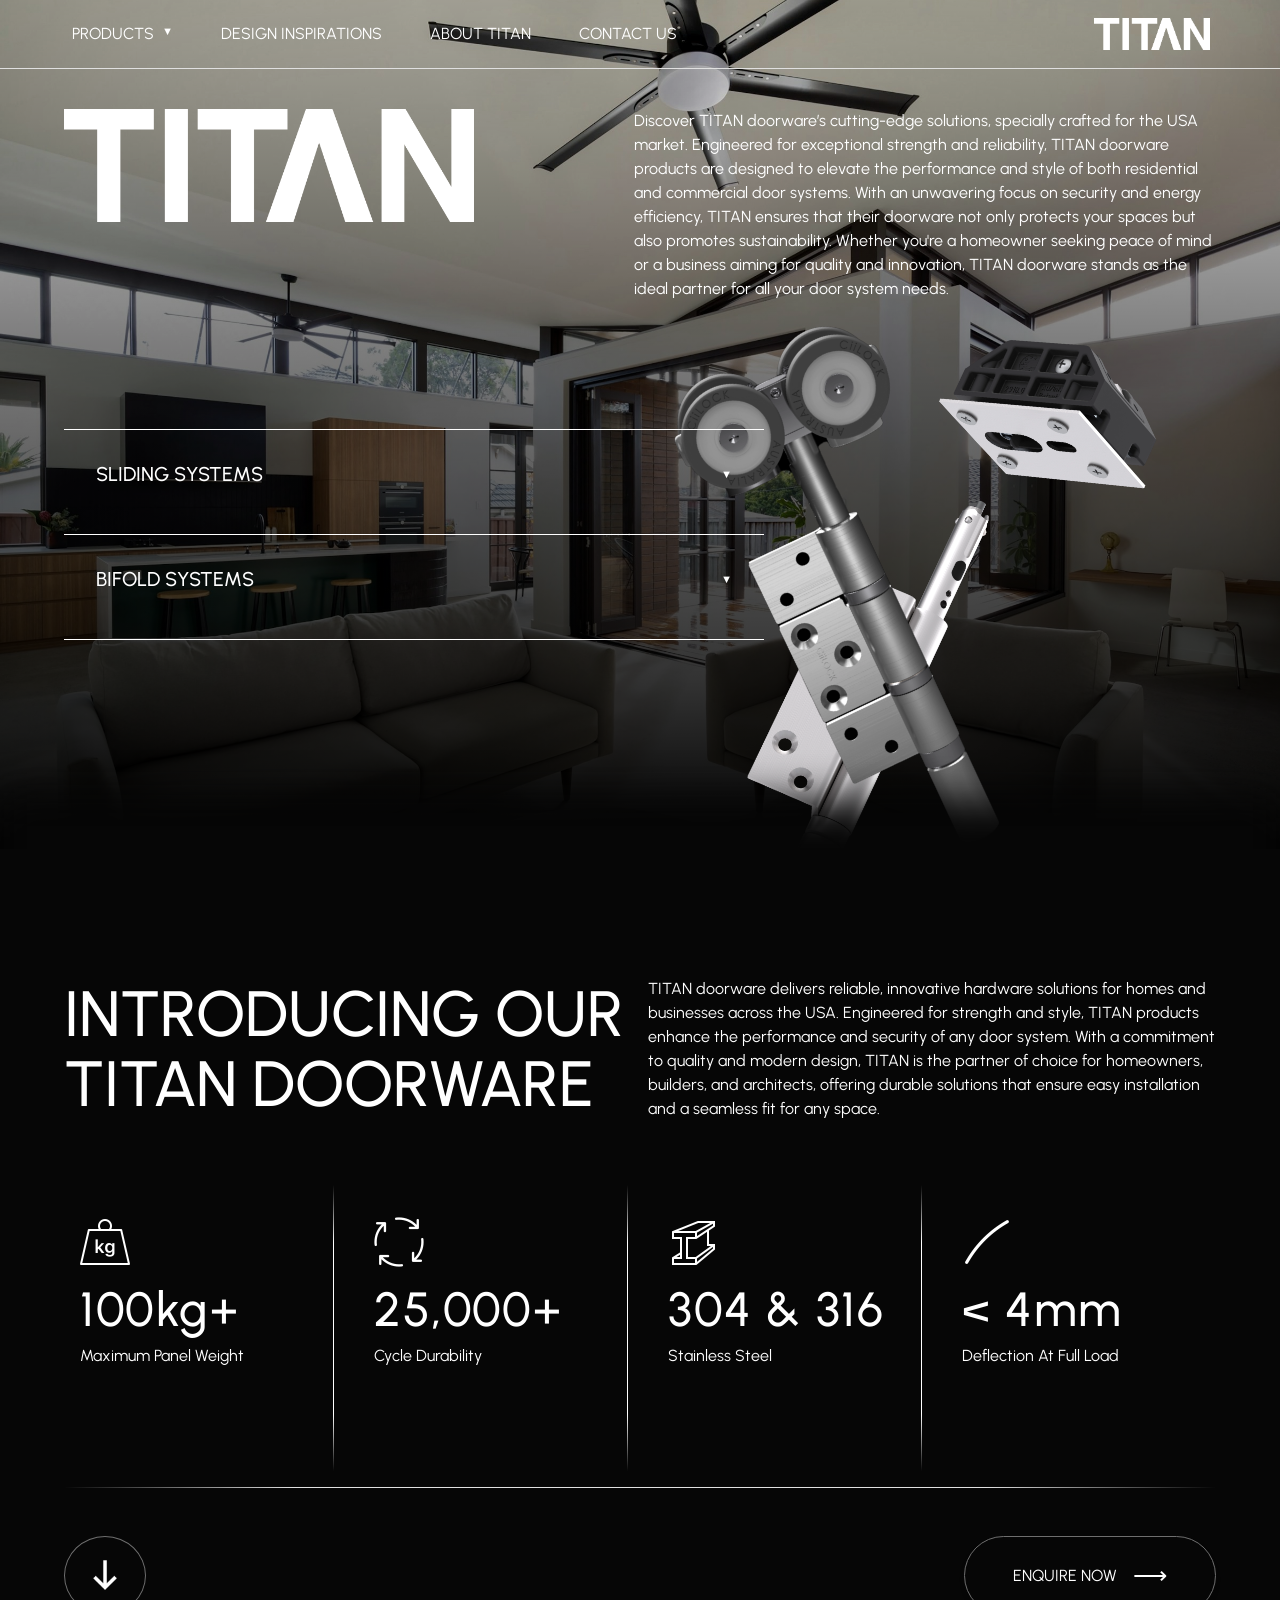
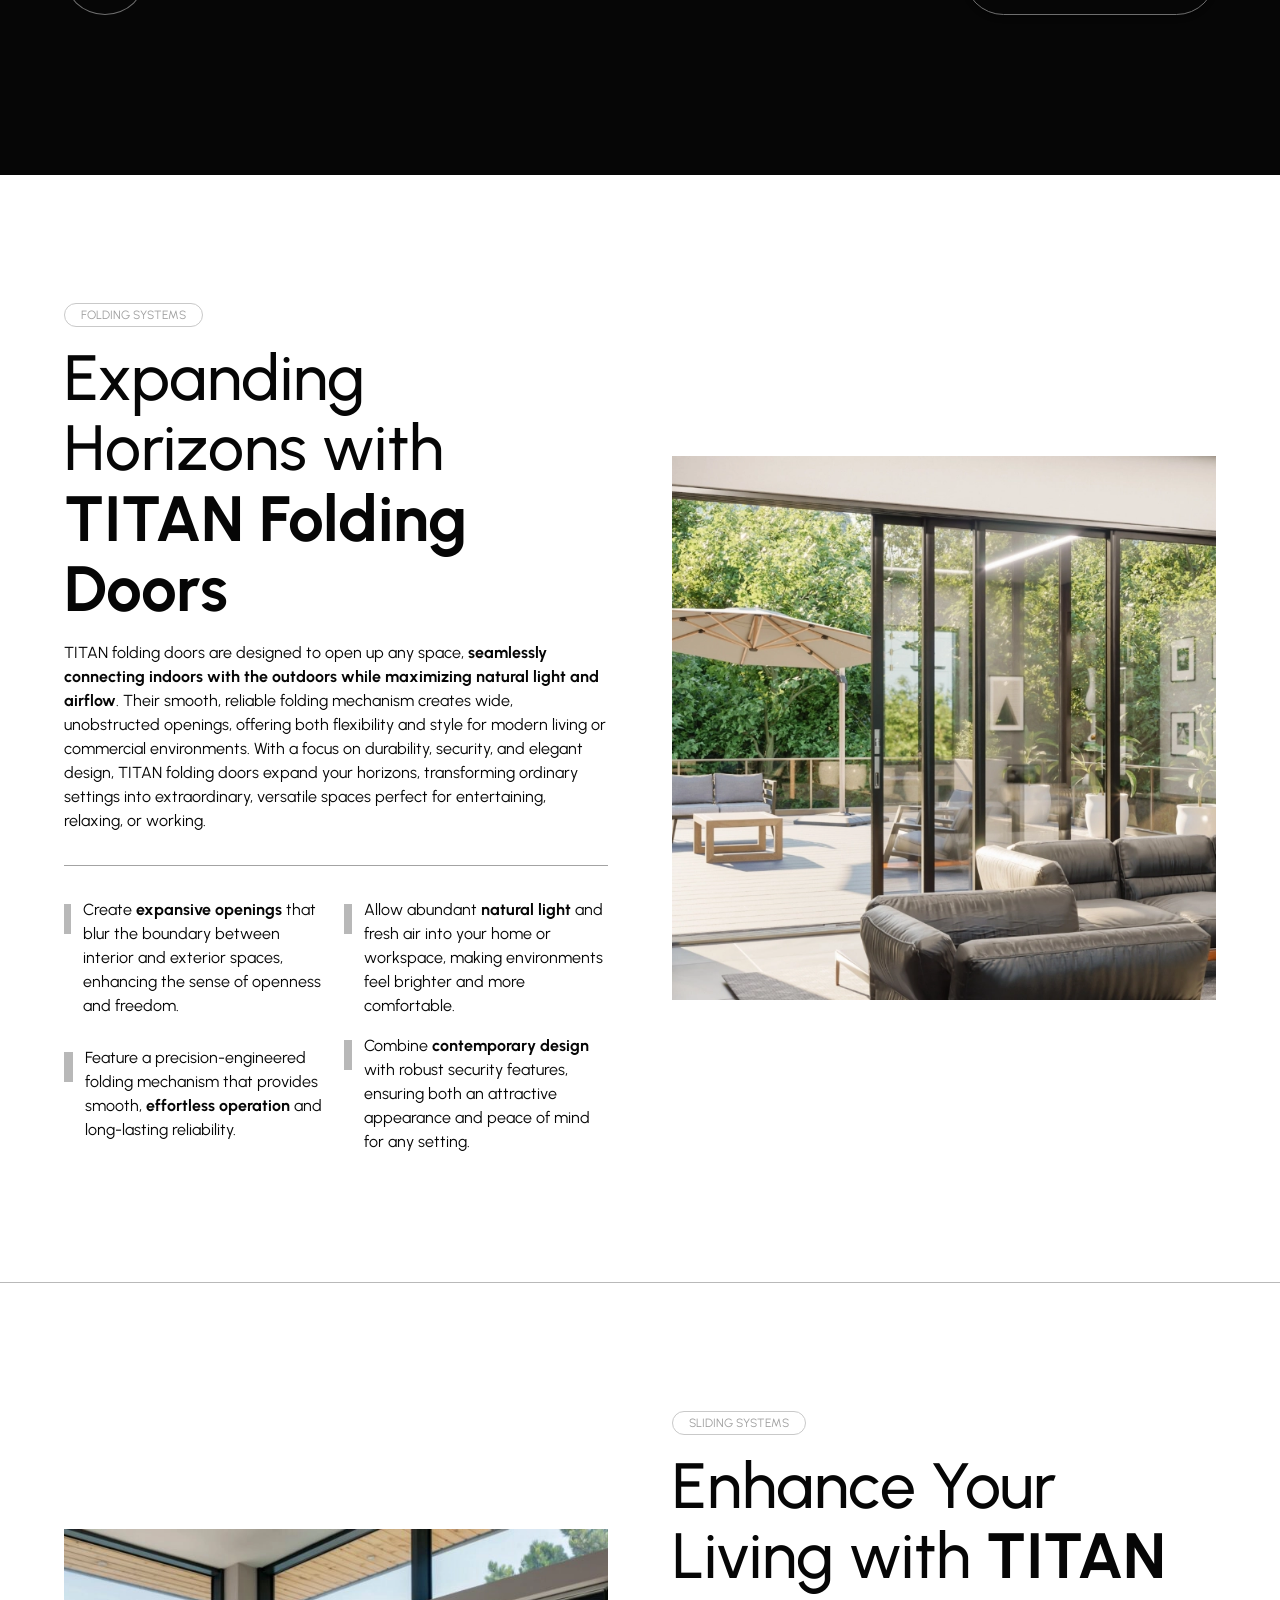
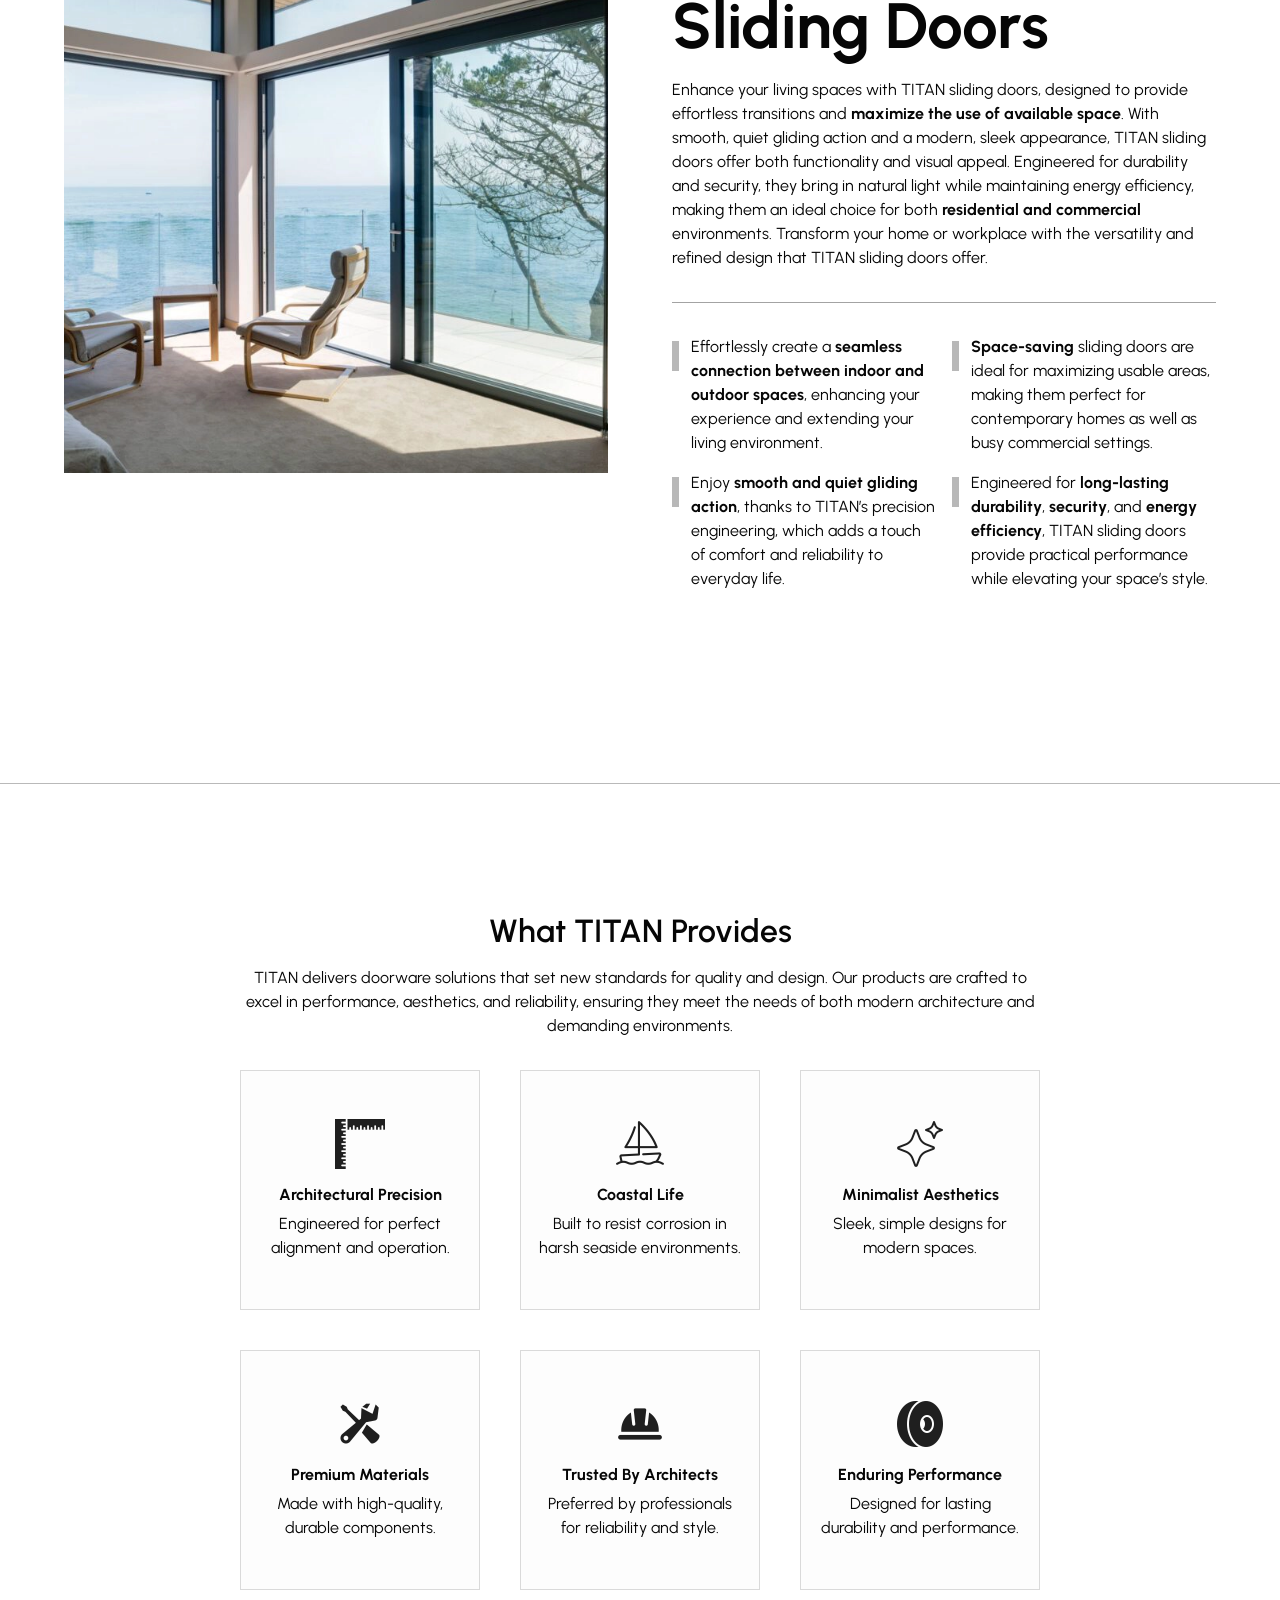
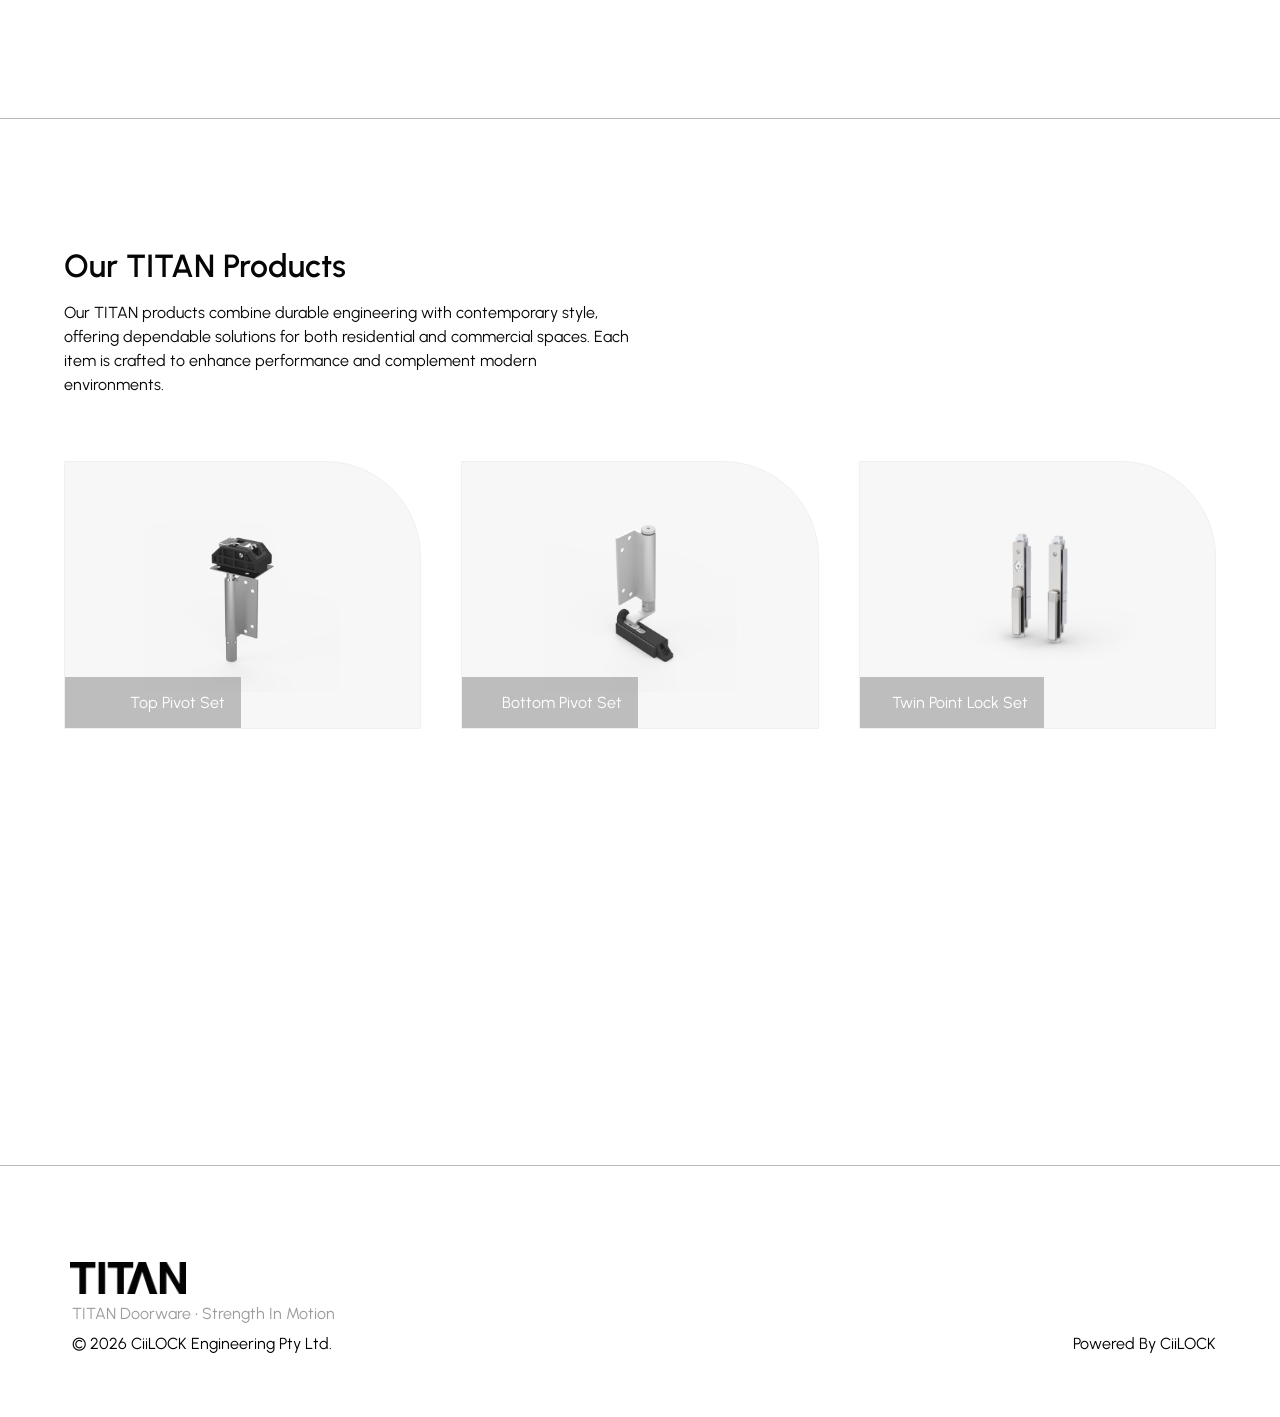
==== commit 575964c5: "doorware product info added" ====
--- a/index.html
+++ b/index.html
@@ -66,7 +66,7 @@
                             <li data-preview="one"><a href="t100-bifolds.html">T100 Bifolds</a></li>
                             <li data-preview="two"><a href="a100-bifolds.html">A100 Bifolds</a></li>
                             <li data-preview="three"><a href="t350-sliders.html">T350 Sliders</a></li>
-                            <li data-preview="four"><a href="platform-integrated-bifolds.html">Platform Integrated Bifolds</a></li>
+                            <!-- <li data-preview="four"><a href="platform-integrated-bifolds.html">Platform Integrated Bifolds</a></li> -->
                             <li data-preview="five"><a href="titan-doorware.html">Doorware</a></li>
                         </ul>
                     </div>
@@ -171,9 +171,7 @@
                 <div class="separator cut"></div>
 
                 <div class="row width-100 space-between margin-bot-2 margin-top-2">
-                    <a href="#info" class="circle scroll-arrow">
-                        ↓
-                    </a>
+                    <a href="#info" class="circle scroll-arrow"></a>
                     <a href="contact-us.html" class="btn">ENQUIRE NOW<div class="right-arrow">⟶</div></a>
                 </div>
 
--- a/css/line.css
+++ b/css/line.css
@@ -35,6 +35,10 @@
     margin-top: 0.4rem;
 }
 
+.product-card .label {
+    opacity: 1;
+}
+
 .label {
     padding: 0.25rem 1rem;
     border: 1px solid #c9c9c9;
--- a/css/spacing.css
+++ b/css/spacing.css
@@ -1,3 +1,7 @@
+.margin-vert-small {
+    margin: 2rem 0;
+}
+
 .margin-vert {
     margin: 4rem 0;
 }
--- a/css/content.css
+++ b/css/content.css
@@ -221,8 +221,8 @@
 .product:nth-child(2) { --prod-delay: 0.2s; }
 .product:nth-child(3) { --prod-delay: 0.3s; }
 .product:nth-child(4) { --prod-delay: 0.4s; }
-.product:nth-child(5) { --prod-delay: 0.6s; } /* this is last */
-.product:nth-child(6) { --prod-delay: 0.5s; }
+.product:nth-child(5) { --prod-delay: 0.5s; } /* this is last */
+.product:nth-child(6) { --prod-delay: 0.6s; }
 
 .product.visible {
     transition-delay: var(--prod-delay);
@@ -234,6 +234,11 @@
     cursor: pointer;
 }
 
+.product.empty:hover {
+    background-color: transparent;
+    cursor: pointer;
+}
+
 .product.top-pivot {
     background-image: url(../images/products/3904-072.webp);
 }
@@ -254,8 +259,7 @@
     background-image: url(../images/products/3914-078.webp);
 }
 
-.product.empty,
-.product:nth-child(5) {
+.product.empty {
     background-color: transparent;
     width: 100%;
     align-items: center;
--- a/css/button.css
+++ b/css/button.css
@@ -47,6 +47,15 @@
 
 .btn.dark-text {
     color: #060606;
+    background-color: transparent;
+    transition: color 0.3s ease, background-color 0.3s ease;
+    border: 1px solid #333;
+    cursor: pointer;
+}
+
+.btn.dark-text:hover {
+    color: #ffffff;
+    background-color: #333;
 }
 
 .circle {
@@ -54,7 +63,7 @@
     display: flex;
     align-items: center;
     justify-content: center;
-    padding: 1rem 2rem;
+    padding: 1rem 2.5rem;
     background-color: transparent;
     border: 1px solid #6e6e6e;
     aspect-ratio: 1/1;
@@ -94,4 +103,22 @@
     cursor: pointer;
     text-decoration: none;
     animation: bounce 2s infinite;
-}+    background-image: url(../images/icons/arrow-down.webp);
+    background-size: 30%;
+    background-repeat: no-repeat;
+    background-position: center;
+}
+
+.back-button {
+    border: none;
+    background-color: transparent;
+    cursor: pointer;
+    transition: all 0.3s ease;
+    border-bottom: 1px solid #d3d3d3;
+    padding: 0;
+    padding-bottom: 0.1rem;
+}
+
+.back-button:hover {
+    border-bottom: 1px solid #424242;
+}
--- a/css/image.css
+++ b/css/image.css
@@ -2,6 +2,28 @@
     aspect-ratio: 1/1;
     overflow: hidden;
     position: relative;
+}
+
+.square.small {
+    max-height: 200px;
+    border: 1px solid #bdbdbdd2;
+    border-radius: 1px;
+}
+
+.product-info-container .square.small {
+    box-shadow: 0px 4px 4px rgba(0, 0, 0, 0.05);
+    transition: all 0.3s ease-in-out;
+}
+
+.product-info-container .square.small:hover {
+    box-shadow: 0px 4px 4px rgba(0, 0, 0, 0.2);
+    transform: translateY(-0.1rem);
+}
+
+.square.small img {
+    object-fit: contain; 
+    padding: 1rem; 
+    box-sizing: border-box;
 }
 
 .square img {
@@ -9,7 +31,6 @@
     width: 100%;
     object-fit: cover;
 }
-
 .rounded-glaze {
     border-radius: 2rem;
     box-sizing: border-box;
@@ -23,7 +44,7 @@
     left: 0;
     width: 100%;
     height: 100%;
-    background: linear-gradient(0deg, rgba(43, 43, 43, 0.637), rgba(255, 255, 255, 0));
+    background: linear-gradient(0deg, rgba(43, 43, 43, 0.235), rgba(255, 255, 255, 0));
     pointer-events: none;
 }
 
@@ -38,8 +59,9 @@
     min-height: 700px;
     background-size: cover;
     background-repeat: no-repeat;
+    background-position: center;
     height: 100%;
-    background-image: url(../images/placeholder.png);
+    background-image: url(../images/products/photoshoot.webp);
 }
 
 .gif.sect.sliding {
@@ -99,4 +121,8 @@
 .preview > div.active {
     opacity: 1;
     transform: scale(1);
+}
+
+.light-grey-bg {
+    background-color: #e9e9e971;
 }
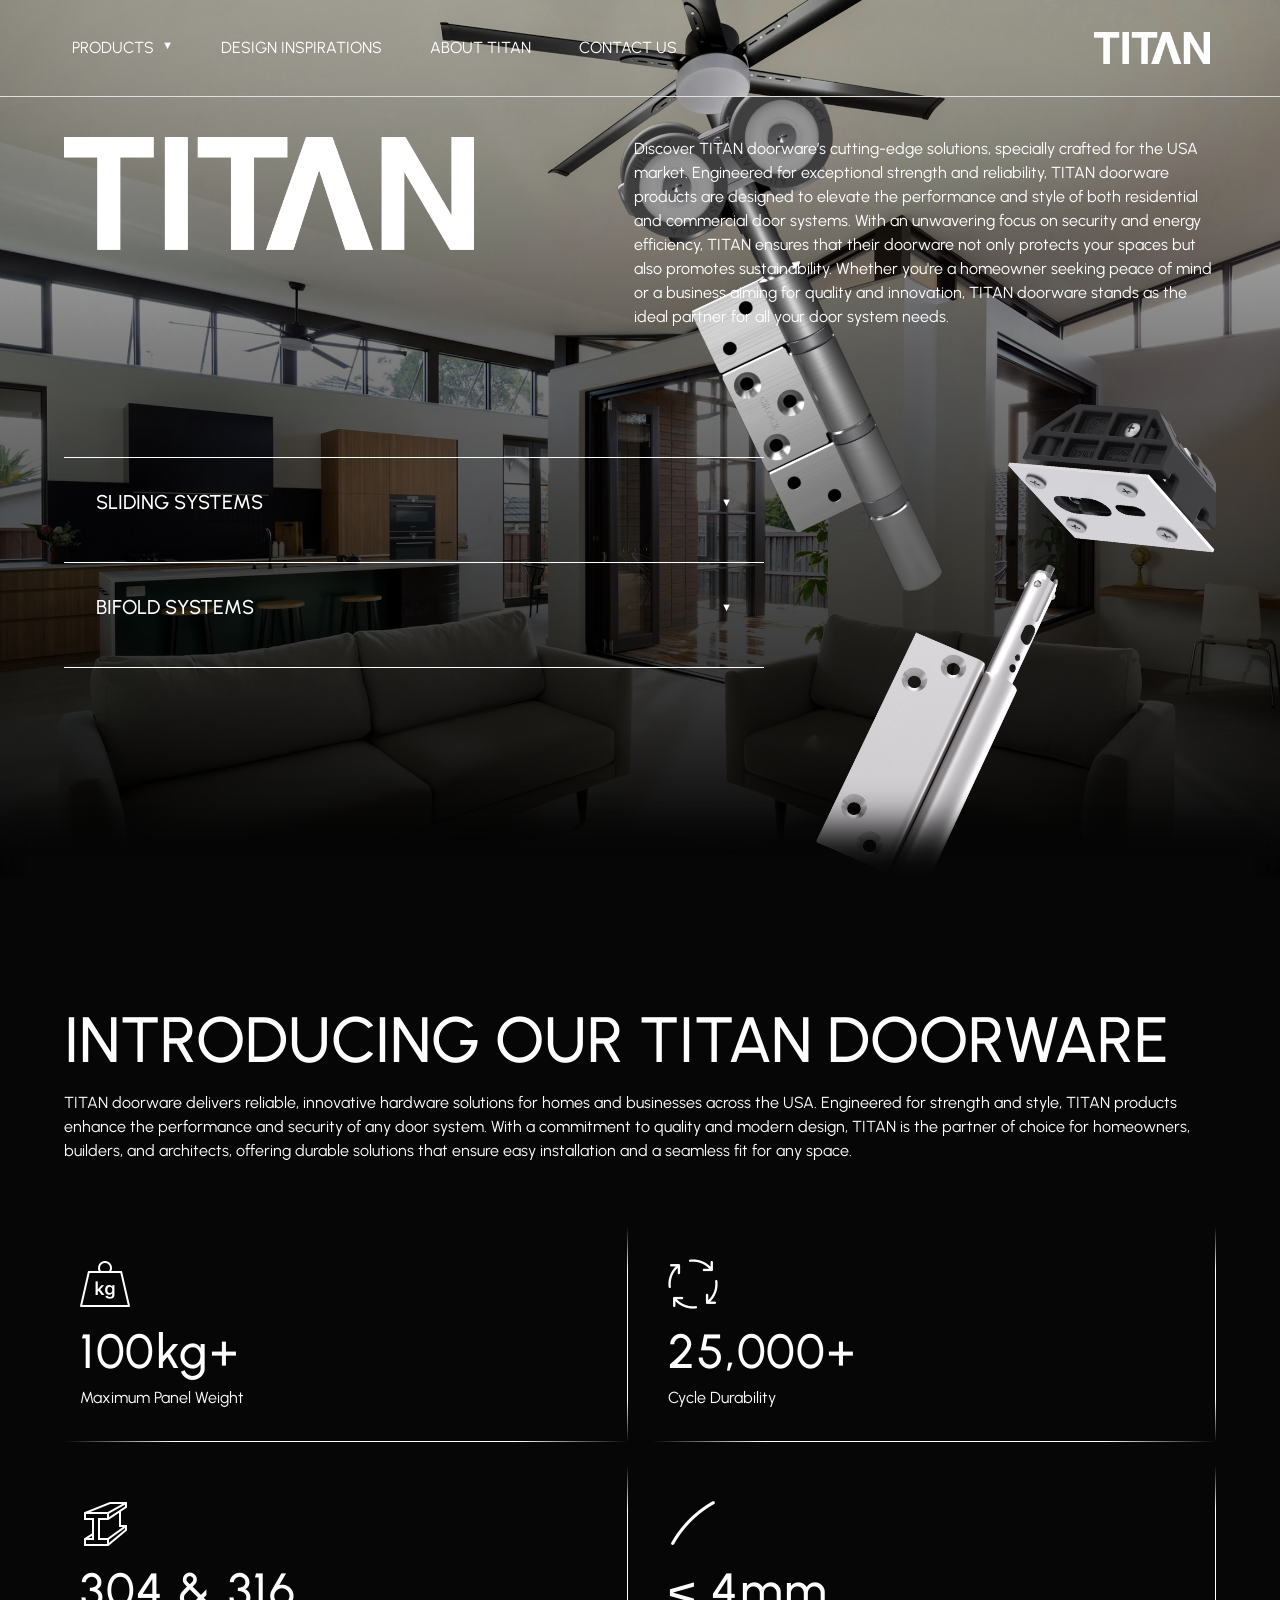
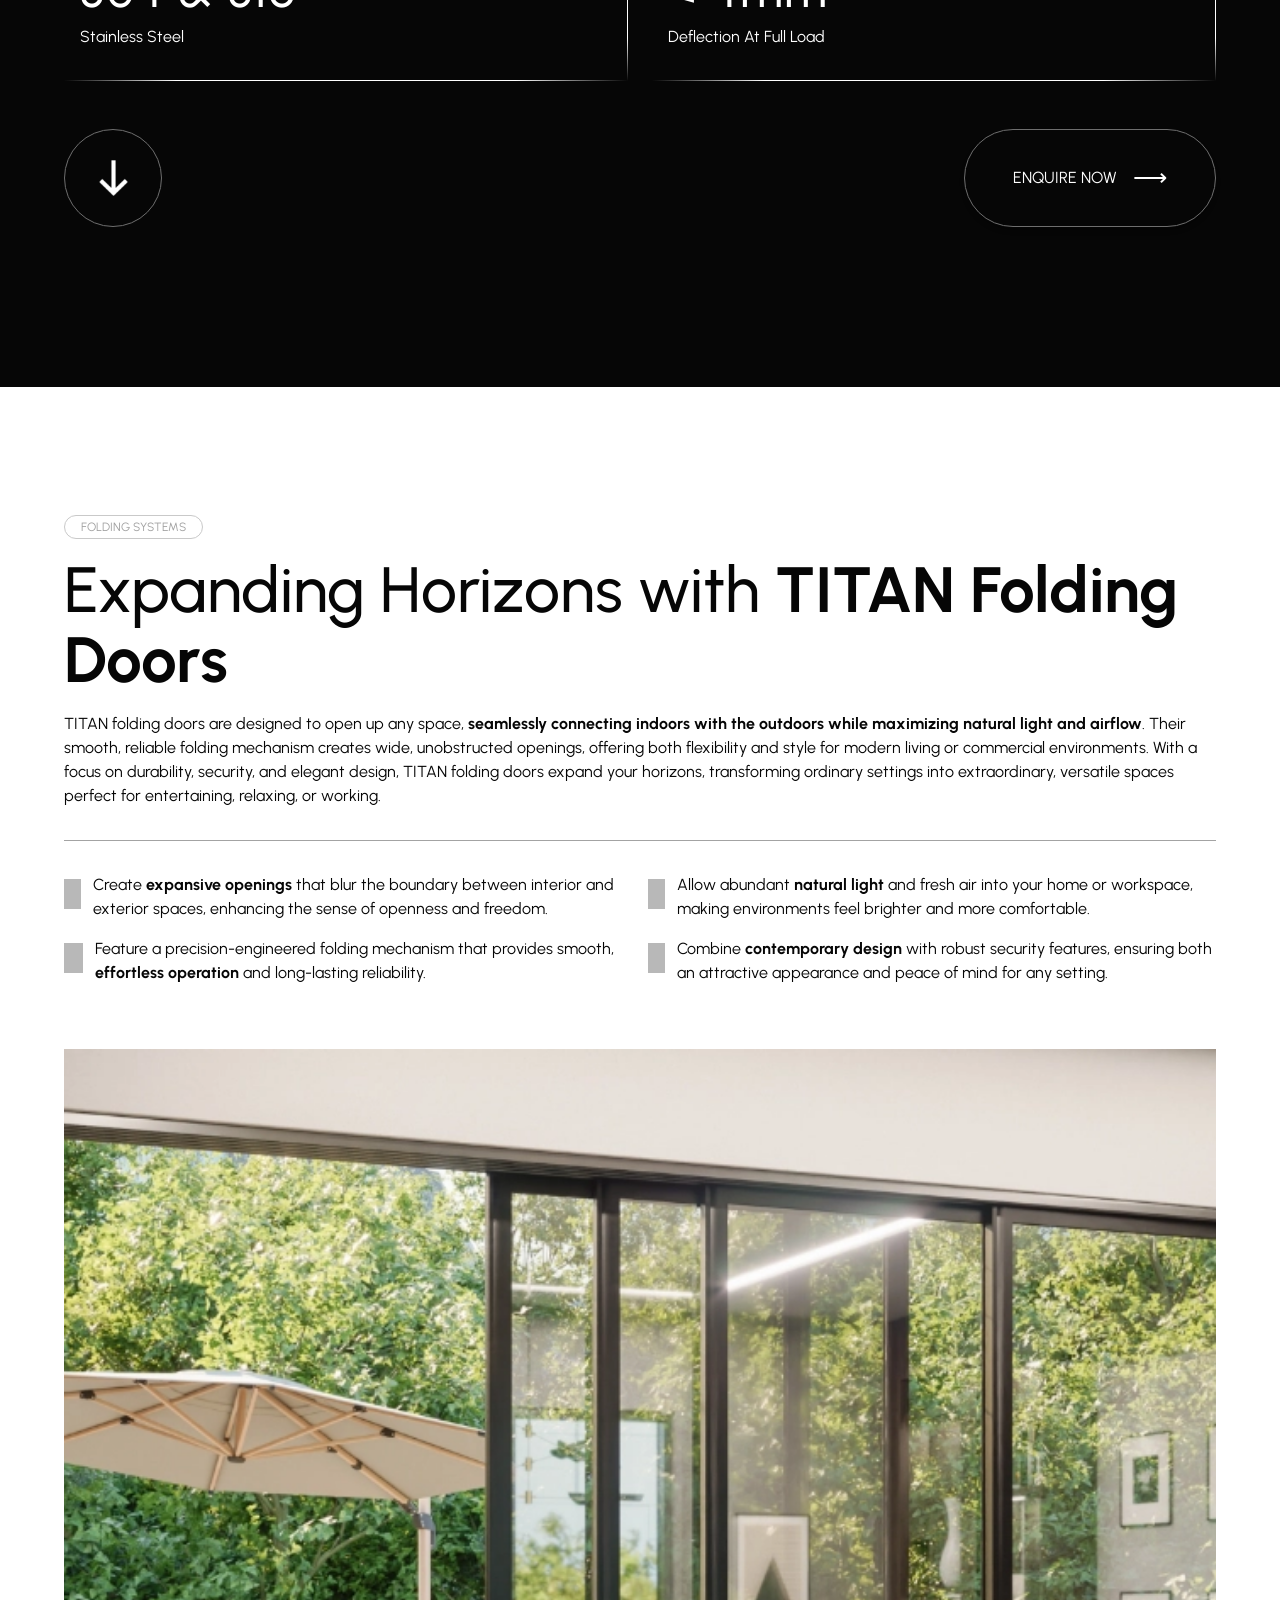
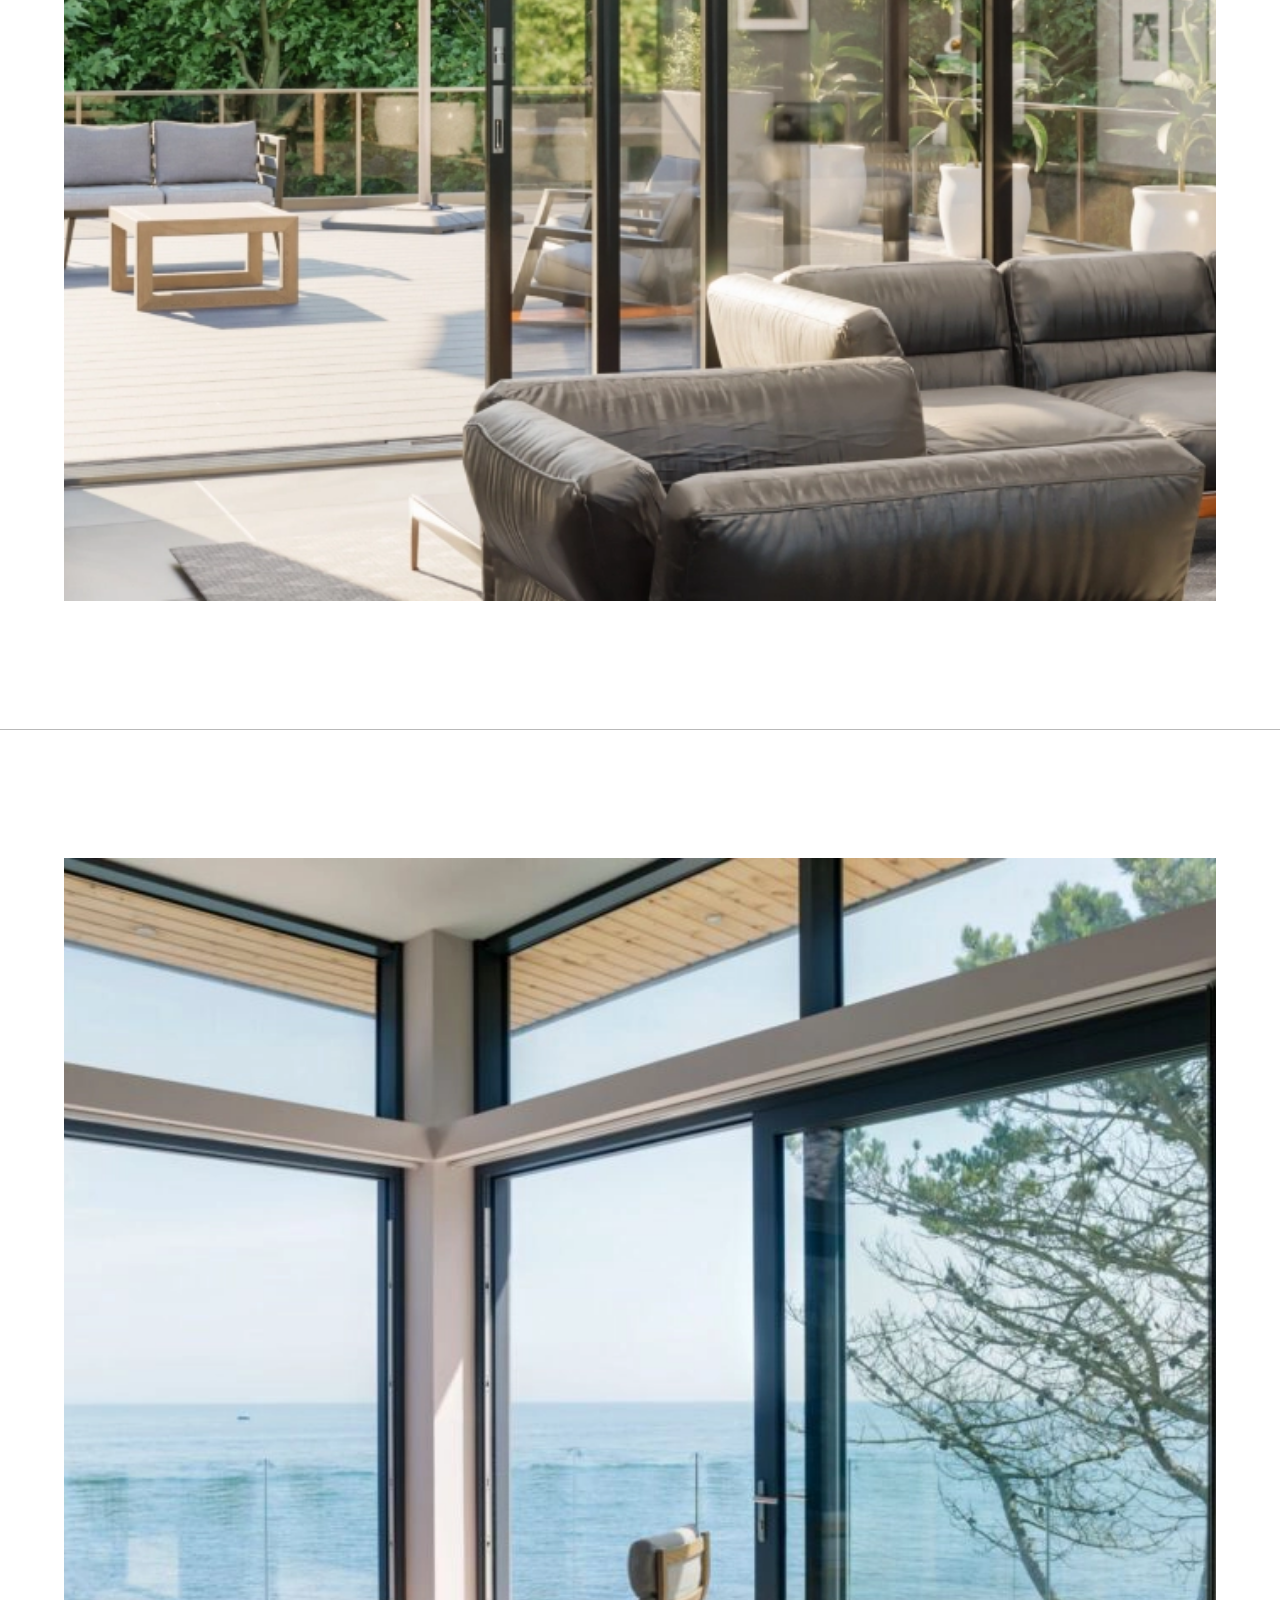
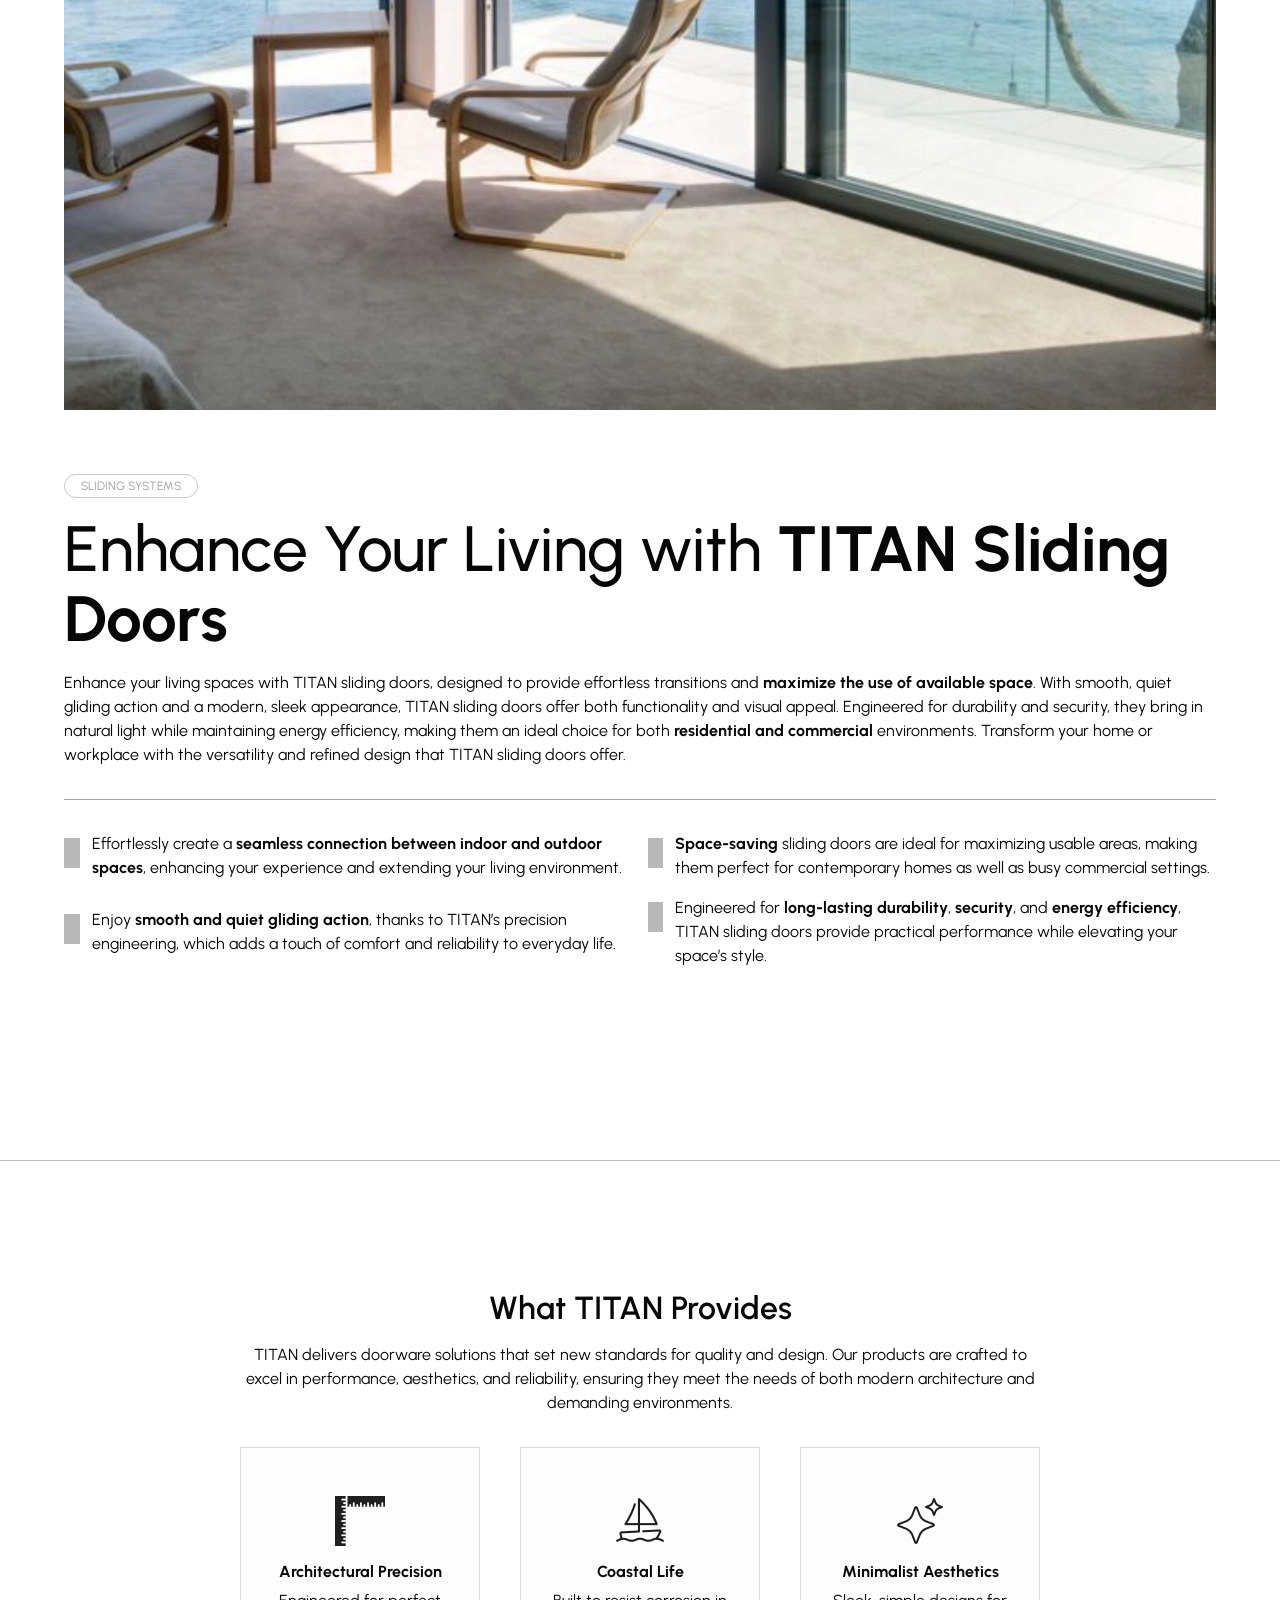
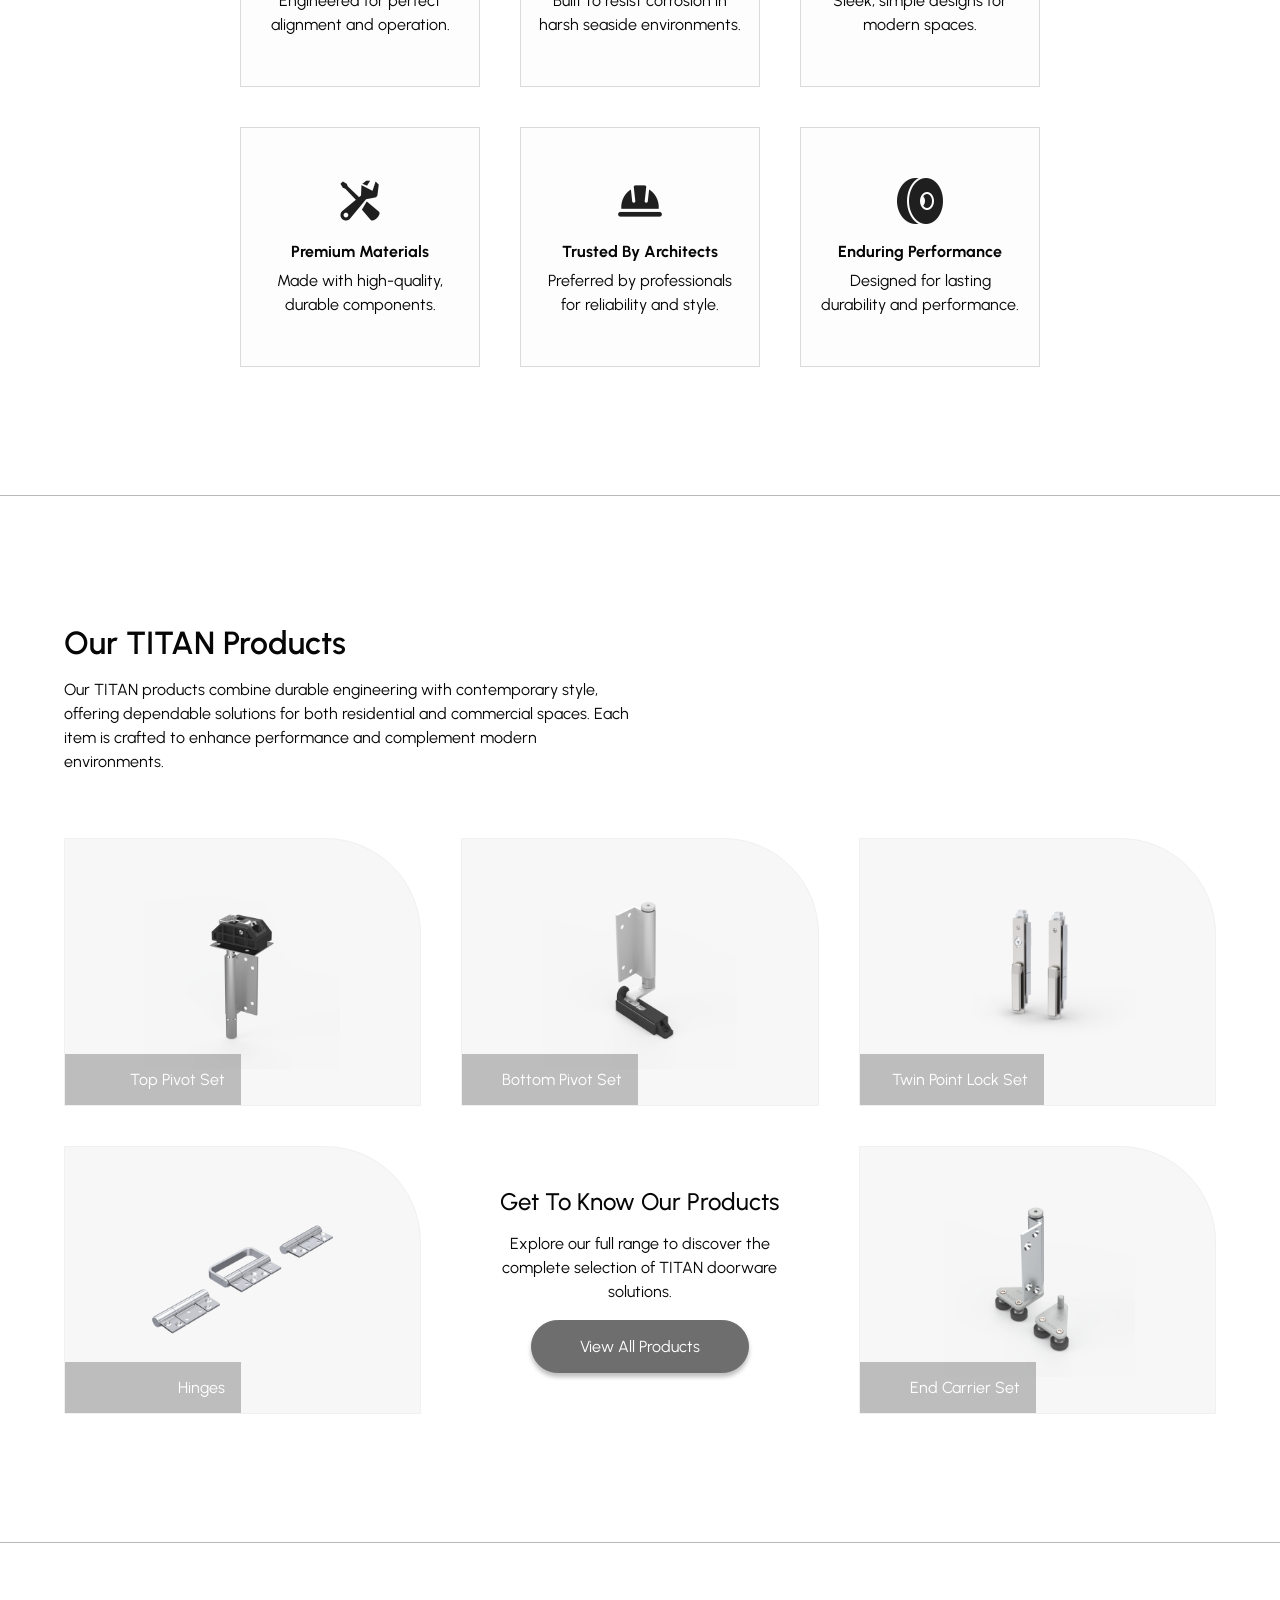
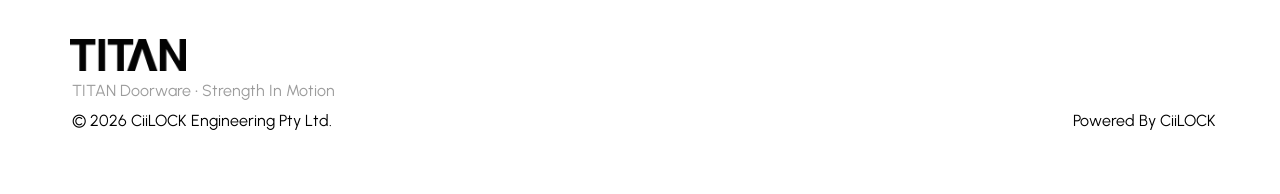
==== commit 2ef7ebf2: "started responsive design" ====
--- a/index.html
+++ b/index.html
@@ -39,7 +39,7 @@
         <div class="container">
             <nav>
                 <div class="flex-row center">
-                    <div>
+                    <div class="navbar">
                         <ul>
                             <li class="products-trigger">PRODUCTS<div class="dropdown-arrow">▼</div></li>
                             <li><a href="design-inspirations.html">DESIGN INSPIRATIONS</a></li>
@@ -48,7 +48,7 @@
                         </ul>
                     </div>
                     <div class="row">
-                        <a href="index.html"><div class="logo"></div></a>
+                        <a href="index.html"><div class="logo margin-vert-small"></div></a>
                         <div class="hamburger-dropdown"></div>
                     </div>
                 </div>
@@ -66,7 +66,6 @@
                             <li data-preview="one"><a href="t100-bifolds.html">T100 Bifolds</a></li>
                             <li data-preview="two"><a href="a100-bifolds.html">A100 Bifolds</a></li>
                             <li data-preview="three"><a href="t350-sliders.html">T350 Sliders</a></li>
-                            <!-- <li data-preview="four"><a href="platform-integrated-bifolds.html">Platform Integrated Bifolds</a></li> -->
                             <li data-preview="five"><a href="titan-doorware.html">Doorware</a></li>
                         </ul>
                     </div>
@@ -168,7 +167,7 @@
                     </div>
                 </div>
             
-                <div class="separator cut"></div>
+                <div class="separator cut hidden-1365"></div>
 
                 <div class="row width-100 space-between margin-bot-2 margin-top-2">
                     <a href="#info" class="circle scroll-arrow"></a>
@@ -320,10 +319,11 @@
     <section class="products">
         <div class="container content-space margin-vert-big">
             <div class="column half">
-                    <h1 class="heading">Our TITAN Products</h1>
-                    <p class="para">Our TITAN products combine durable engineering with contemporary style, offering dependable solutions for both residential and commercial spaces. Each item is crafted to enhance performance and complement modern environments.</p>
-                </div>
-            <div class="three-col-grid">
+                    <h1 class="heading dark-text">Our TITAN Products</h1>
+                    <p class="para dark-text">Our TITAN products combine durable engineering with contemporary style, offering dependable solutions for both residential and commercial spaces. Each item is crafted to enhance performance and complement modern environments.</p>
+                    <a href="titan-doorware.html" class="btn filled hidden-800">View All Products</a>
+                </div>
+            <div class="three-col-grid index">
                 <div class="product top-pivot">
                     <div class="base dark">
                         <h4>Top Pivot Set</h4>
@@ -346,8 +346,8 @@
                 </div>
                 <div class="product empty">
                     <div class="column text-center center">
-                        <h2>Get To Know Our Products</h2>
-                        <p class="para">Explore our full range to discover the complete selection of TITAN doorware solutions.</p>
+                        <h2 class="dark-text">Get To Know Our Products</h2>
+                        <p class="para  dark-text">Explore our full range to discover the complete selection of TITAN doorware solutions.</p>
                         <a href="titan-doorware.html" class="btn filled">View All Products</a>
                     </div>
                 </div>
--- a/css/font.css
+++ b/css/font.css
@@ -127,7 +127,7 @@
 section.products h3,
 section.products h4,
 section.grey p {
-    color: #060606;
+    color: #ffffff;
 }
 
 section.hardware-configurator p,
@@ -179,7 +179,7 @@
 }
 
 .dark-text {
-    color: #060606;
+    color: #060606 !important;
 }
 
 .text-start {
--- a/css/nav.css
+++ b/css/nav.css
@@ -183,4 +183,18 @@
 .dropdown-menu ul li:hover a {
     transform: translateX(10px);
     color: #888888;
+}
+
+@media screen and (max-width: 1080px) {
+    .navbar {
+        display: none;
+    }
+}
+
+@media screen and (max-width: 700px) {
+    footer .powered-by {
+        text-align: start;
+        padding-left: 0.5rem;
+        margin-top: 2rem;
+    }
 }
--- a/css/flex.css
+++ b/css/flex.css
@@ -41,4 +41,27 @@
 
 .dual-grid.align-items-start {
     align-items:flex-start;
-}+}
+
+.btn.hidden-800 {
+    display: none;
+}
+
+@media screen and (max-width: 1120px) {
+    .row.top-text {
+        flex-flow: column;
+        gap: 2rem;
+    }
+}
+
+@media screen and (max-width: 800px) {
+    .btn.hidden-800 {
+    display: flex;
+}
+}
+
+@media screen and (max-width: 700px) {
+    .flex-row {
+        flex-flow: column;
+    }
+}
--- a/css/hero.css
+++ b/css/hero.css
@@ -166,7 +166,7 @@
 
 .img-top-left {
   position: absolute;
-  top: -50.5%;
+  top: -45.5%;
   right: 7%;
   rotate: 25deg;
   width: 35%;
@@ -176,7 +176,7 @@
 
 .img-bottom-right {
   position: absolute;
-  top: -55%;
+  top: -45%;
   right: 20%;
   rotate: -25deg;
   width: 20%;
@@ -203,4 +203,36 @@
     opacity: 1;
     transform: scale(1);
   }
+}
+
+@media screen and (max-width: 1500px) {
+    .img-bottom-right {
+        top: -148%;
+        right: 25%;
+    }
+    .img-top-left {
+        top: -38.5%;
+        right: 1%;
+    }
+}
+
+@media screen and (max-width: 1120px) {
+    .big-logo {
+        max-width: 400px;
+    }
+    .hero.index-pg.content {
+        gap: 4rem;
+    }
+    .dropdown {
+        width: 50%;
+    }
+}
+
+@media screen and (max-width: 900px) {
+    .image-container {
+        display: none;
+    }
+    .dropdown {
+        width: 100%;
+    }
 }
--- a/css/line.css
+++ b/css/line.css
@@ -55,4 +55,10 @@
     opacity: 1;
     transform: translateY(0);
     transition-delay: 0.2s;
+}
+
+@media screen and (max-width: 1365px) {
+    .separator.hidden-1365 {
+        display: none;
+    }
 }
--- a/css/spacing.css
+++ b/css/spacing.css
@@ -71,4 +71,10 @@
 
 .space-between {
     justify-content: space-between;
+}
+
+@media screen and (max-width: 700px) {
+    .padding-right-4 {
+        padding-right: 0;
+    }
 }
--- a/css/grid.css
+++ b/css/grid.css
@@ -88,9 +88,46 @@
 }
 
 .grid-item {
-  background-color: #f0f0f0;
-  border-radius: 12px;
-  border: 1px solid #e0e0e0;
+    background-color: #b9b9b9;
+    border-radius: 12px;
+    border: 1px solid #e0e0e0;
+    padding: 2rem;
+    background-size: cover;
+    background-position: center;
+    position: relative;
+    z-index: 1;
+}
+
+.grid-item::before {
+    content: "";
+    position: absolute;
+    top: 0;
+    left: 0;
+    width: 100%;
+    height: 100%;
+    background-color: rgba(0, 0, 0, 0.3);
+    border-radius: 12px;
+    z-index: -1;
+}
+
+.grid-item.one {
+    background-image: url(../images/projects/poolhouse.webp);
+}
+
+.grid-item.two {
+    background-image: url(../images/projects/3panel1.webp);
+}
+
+.grid-item.three {
+    background-image: url(../images/projects/drouin.webp);
+}
+
+.grid-item.four {
+    background-image: url(../images/projects/3b3panel.webp);
+}
+
+.grid-item.five {
+    background-image: url(../images/projects/surrey.webp);
 }
 
 .col-span-2 {
@@ -107,4 +144,49 @@
 
 .row-span-1 {
   grid-row: span 1;
+}
+
+@media screen and (max-width: 1365px) {
+  .dual-grid {
+    grid-template-columns: 1fr;
+  }
+  .four-grid {
+    grid-template-columns: repeat(2,1fr);
+  }
+}
+
+@media screen and (max-width: 1100px) {
+  .half {
+    width: 100%;
+  }
+}
+
+@media screen and (max-width: 900px) {
+  .three-col-grid {
+    grid-template-columns: 1fr 1fr;
+  }
+}
+
+@media screen and (max-width: 800px) {
+  .three-col-grid.index {
+    grid-template-columns: 1fr;
+  }
+  .product.empty {
+    display: none;
+  }
+}
+
+@media screen and (max-width: 700px) {
+  .dual-col-grid {
+    grid-template-columns: 1fr;
+  }
+  .four-grid {
+    grid-template-columns: 1fr;
+  }
+}
+
+@media screen and (max-width: 600px) {
+  .three-col-grid {
+    grid-template-columns: 1fr;
+  }
 }
--- a/css/content.css
+++ b/css/content.css
@@ -64,6 +64,10 @@
     background-image: url(../images/icons/weight.webp);
 }
 
+.icon.weight.dark {
+    background-image: url(../images/icons/weight-dark.webp);
+}
+
 .icon.cycle {
     background-image: url(../images/icons/cycle.webp);
 }
@@ -104,12 +108,44 @@
     background-image: url(../images/icons/push.webp);
 }
 
+.icon.push.dark {
+    background-image: url(../images/icons/push-dark.webp);
+}
+
 .icon.material {
     background-image: url(../images/icons/material.webp);
 }
 
+.icon.material.dark {
+    background-image: url(../images/icons/material-dark.webp);
+}
+
 .icon.versatile {
     background-image: url(../images/icons/versatile.webp);
+}
+
+.icon.building {
+    background-image: url(../images/icons/building.webp);
+}
+
+.icon.top-hung {
+    background-image: url(../images/icons/top-hung.webp);
+}
+
+.icon.top-hung {
+    background-image: url(../images/icons/top-hung.webp);
+}
+
+.icon.fold {
+    background-image: url(../images/icons/fold.webp);
+}
+
+.icon.weather {
+    background-image: url(../images/icons/weather.webp);
+}
+
+.icon.durable {
+    background-image: url(../images/icons/durable.webp);
 }
 
 .point {
@@ -146,11 +182,11 @@
 .box {
     border: 1px solid #dadada;
     padding: 1rem;
+    background-color: #eeeeee25;
+    display: flex;
+    flex-flow: column;
+    gap: 0.5rem;
     aspect-ratio: 1/1;
-    background-color: #eeeeee25;
-    display: flex;
-    flex-flow: column;
-    gap: 0.5rem;
 }
 
 .box .icon, 
@@ -189,6 +225,17 @@
 
 .box.rounded {
     border-radius: 2rem;
+    background-size: contain;
+    background-repeat: no-repeat;
+    background-position: center;
+}
+
+.box.rounded.one {
+    background-image: url(../images/hero/display1.webp);
+}
+
+.box.rounded.two {
+    background-image: url(../images/hero/display2.webp);
 }
 
 .product {
@@ -295,6 +342,14 @@
     padding: 4rem;
     box-sizing: border-box;
     background-color: #9c9c9c;
+    display: flex;
+    flex-flow: column;
+    gap: 1rem;
+}
+
+.left.dom-grid .sect-1,
+.left.dom-grid .sect-2 {
+    align-items: flex-end;
 }
 
 .drawings {
@@ -417,3 +472,97 @@
 .content.dark-grey {
     background-color: #414141ce;
 }
+
+.product-cta {
+    display: flex;
+    flex-flow: column;
+    position: relative;
+    padding: 4rem;
+    background-color: #d3d3d357;
+    border-radius: 4rem;
+    min-height: 300px;
+    align-items: center;
+    justify-content: center;
+    box-shadow: 0px 8px 8px rgba(0, 0, 0, 0.25);
+    color: #fff;    background-position: center;
+    background-size: cover;
+    background-repeat: no-repeat;
+    z-index: 1;
+}
+
+.product-cta.t100 {
+    background-image: url(../images/systems/t100.webp);
+}
+
+.product-cta.t350{
+    background-image: url(../images/systems/t350.webp);
+}
+
+.product-cta.a100{
+    background-image: url(../images/systems/a100.webp);
+}
+
+.product-cta > * {
+    position: relative;
+    z-index: 2;
+}
+
+.product-cta::before {
+    content: "";
+    position: absolute;
+    top: 0;
+    left: 0;
+    width: 100%;
+    height: 100%;
+    background: rgba(8, 8, 8, 0.4);
+    border-radius: 4rem;
+    pointer-events: none;
+    z-index: 1;
+}
+
+@media screen and (max-width: 1500px) {
+    .dark-grey {
+        justify-content: flex-start;
+        justify-self: flex-start;
+        width: 100%;
+        padding-left: 2rem;
+        text-align: left;
+    }
+    section.grey {
+        justify-content: start;
+        width: 100%;
+        height: auto;
+        padding: 2rem 0;
+    }
+    section.grey .dual-grid {
+        padding: 2rem 4rem;
+        width: auto;
+    }
+}
+
+@media screen and (max-width: 1365px) {
+  .fact {
+    height: fit-content;
+    aspect-ratio: unset;
+    padding-bottom: 2rem;
+  }
+  .fact::before {
+    content: '';
+    position: absolute;
+    bottom: 0;
+    left: 0;
+    width: 100%;
+    height: 1px;
+    background: linear-gradient(to right, #060606 0%, #fff 20%, #fff 80%, #060606 100%);
+    pointer-events: none;
+    }
+    .fact:last-child::after {
+    display: flex;
+    }
+}
+
+@media screen and (max-width: 700px) {
+    .info .dual-grid .square {
+        order: -1;
+    }
+}
--- a/css/button.css
+++ b/css/button.css
@@ -2,7 +2,7 @@
     color: #ffffff;
     background-color: transparent;
     border: 1px solid #6e6e6e;
-    padding: 1.5rem 3rem;
+    padding: 1rem 3rem;
     border-radius: 0.5rem;
     cursor: pointer;
     border-radius: 4rem;
@@ -13,6 +13,7 @@
     gap: 1rem;
     box-shadow: 0px 4px 4px rgba(0, 0, 0, 0.25);
     transition: background-color 0.2s ease-in-out;
+    box-sizing: border-box;
 }
 
 .btn:hover {
@@ -25,7 +26,12 @@
     gap: 1rem;
 }
 
-.btn-container button {
+.btn-container.column { 
+    grid-template-columns: 1fr;
+}
+
+.btn-container button,
+.btn-container a {
     width: 100%;
     align-items: center;
     justify-content: center;
@@ -59,17 +65,18 @@
 }
 
 .circle {
-    border-radius: 100%;
+    border-radius: 50%;
     display: flex;
     align-items: center;
     justify-content: center;
-    padding: 1rem 2.5rem;
+    padding: 3rem;
     background-color: transparent;
     border: 1px solid #6e6e6e;
     aspect-ratio: 1/1;
     color: #ffffff;
     font-size: 2em;
     font-weight: 400;
+    box-sizing: border-box;
 }
 
 .btn.filled.light {
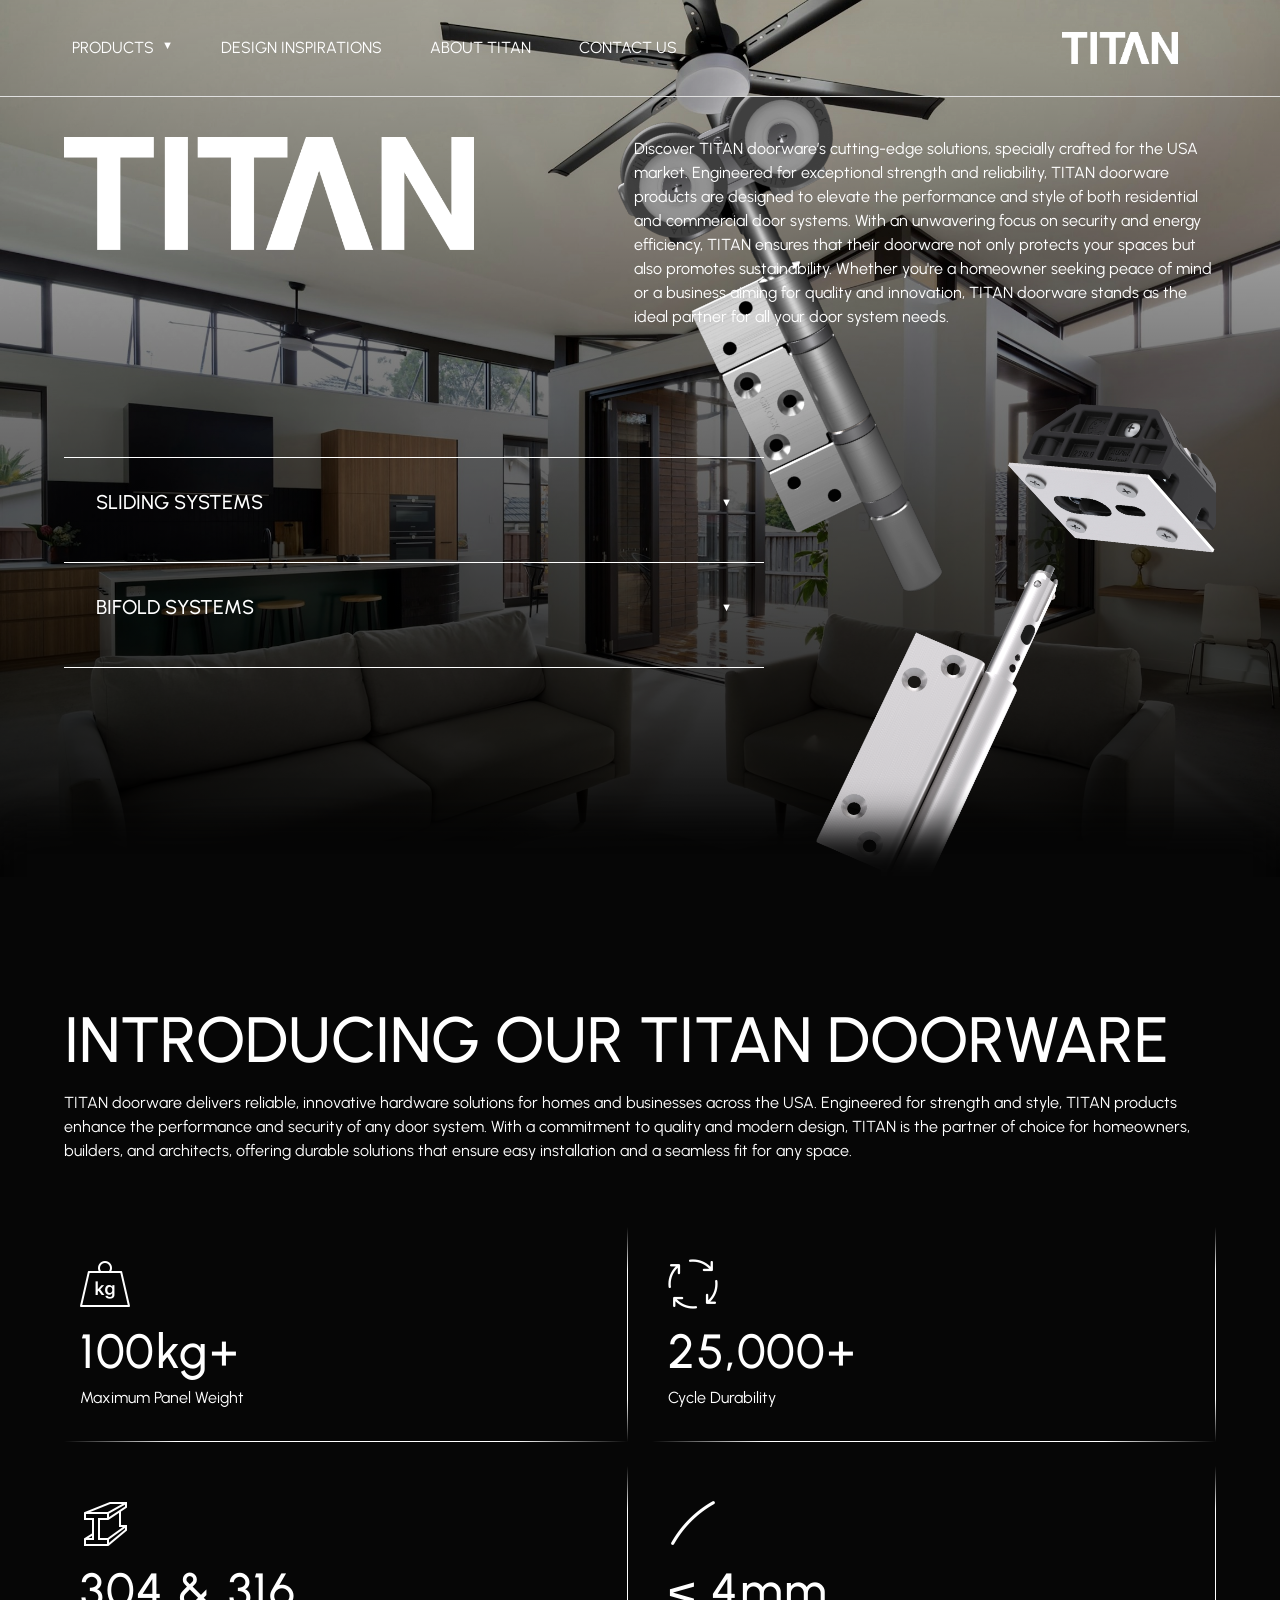
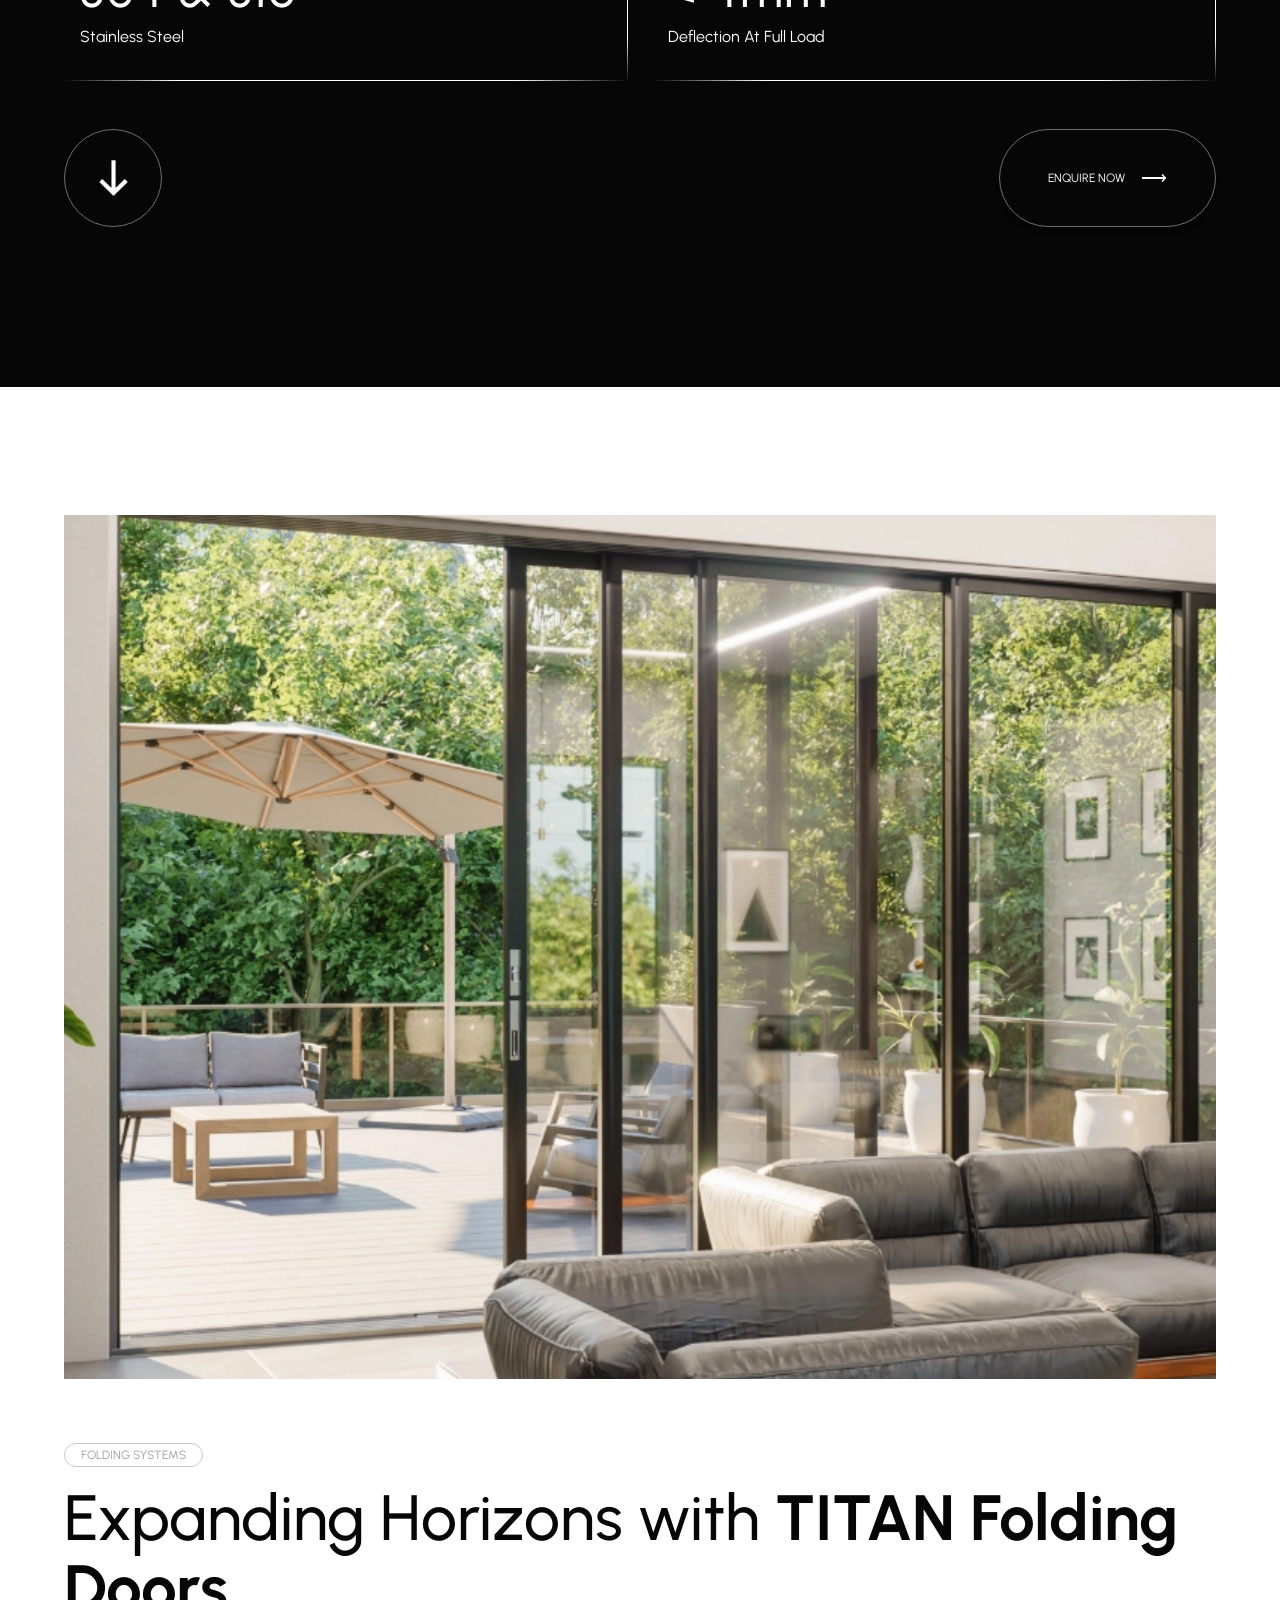
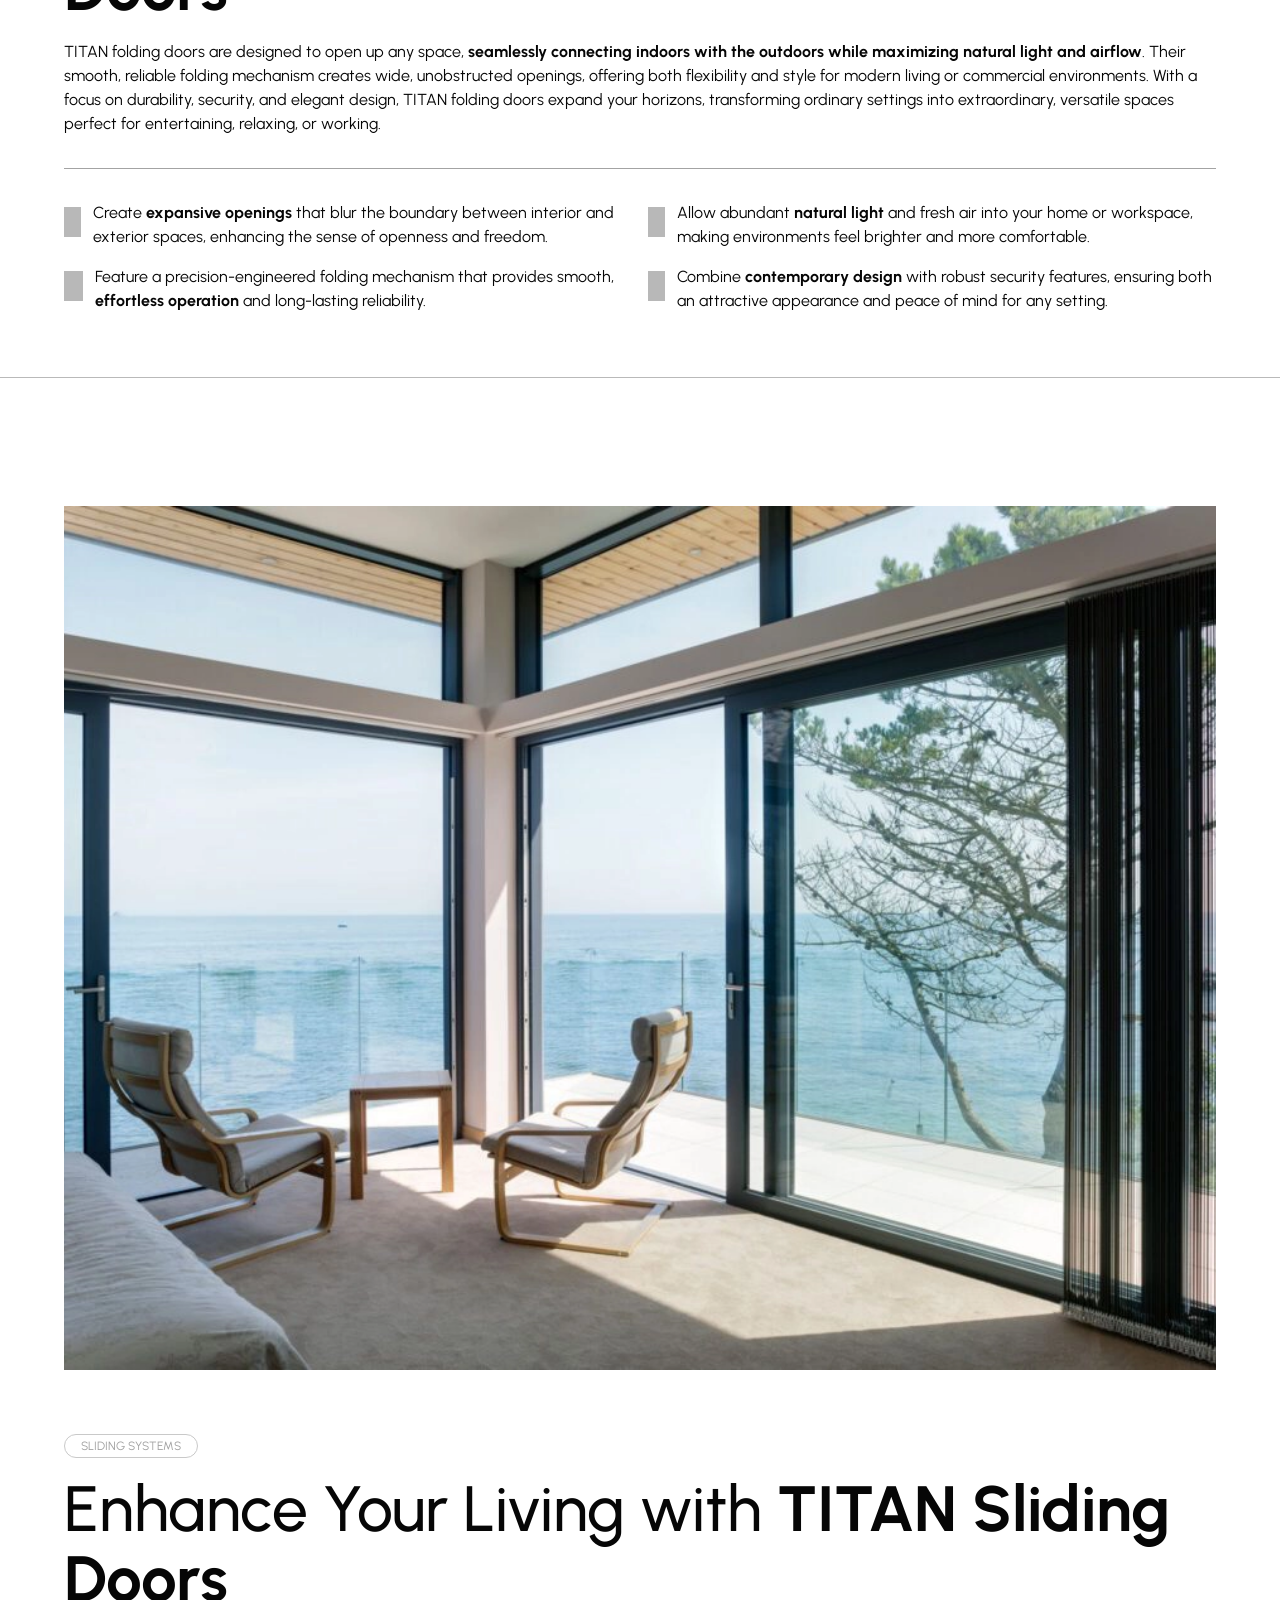
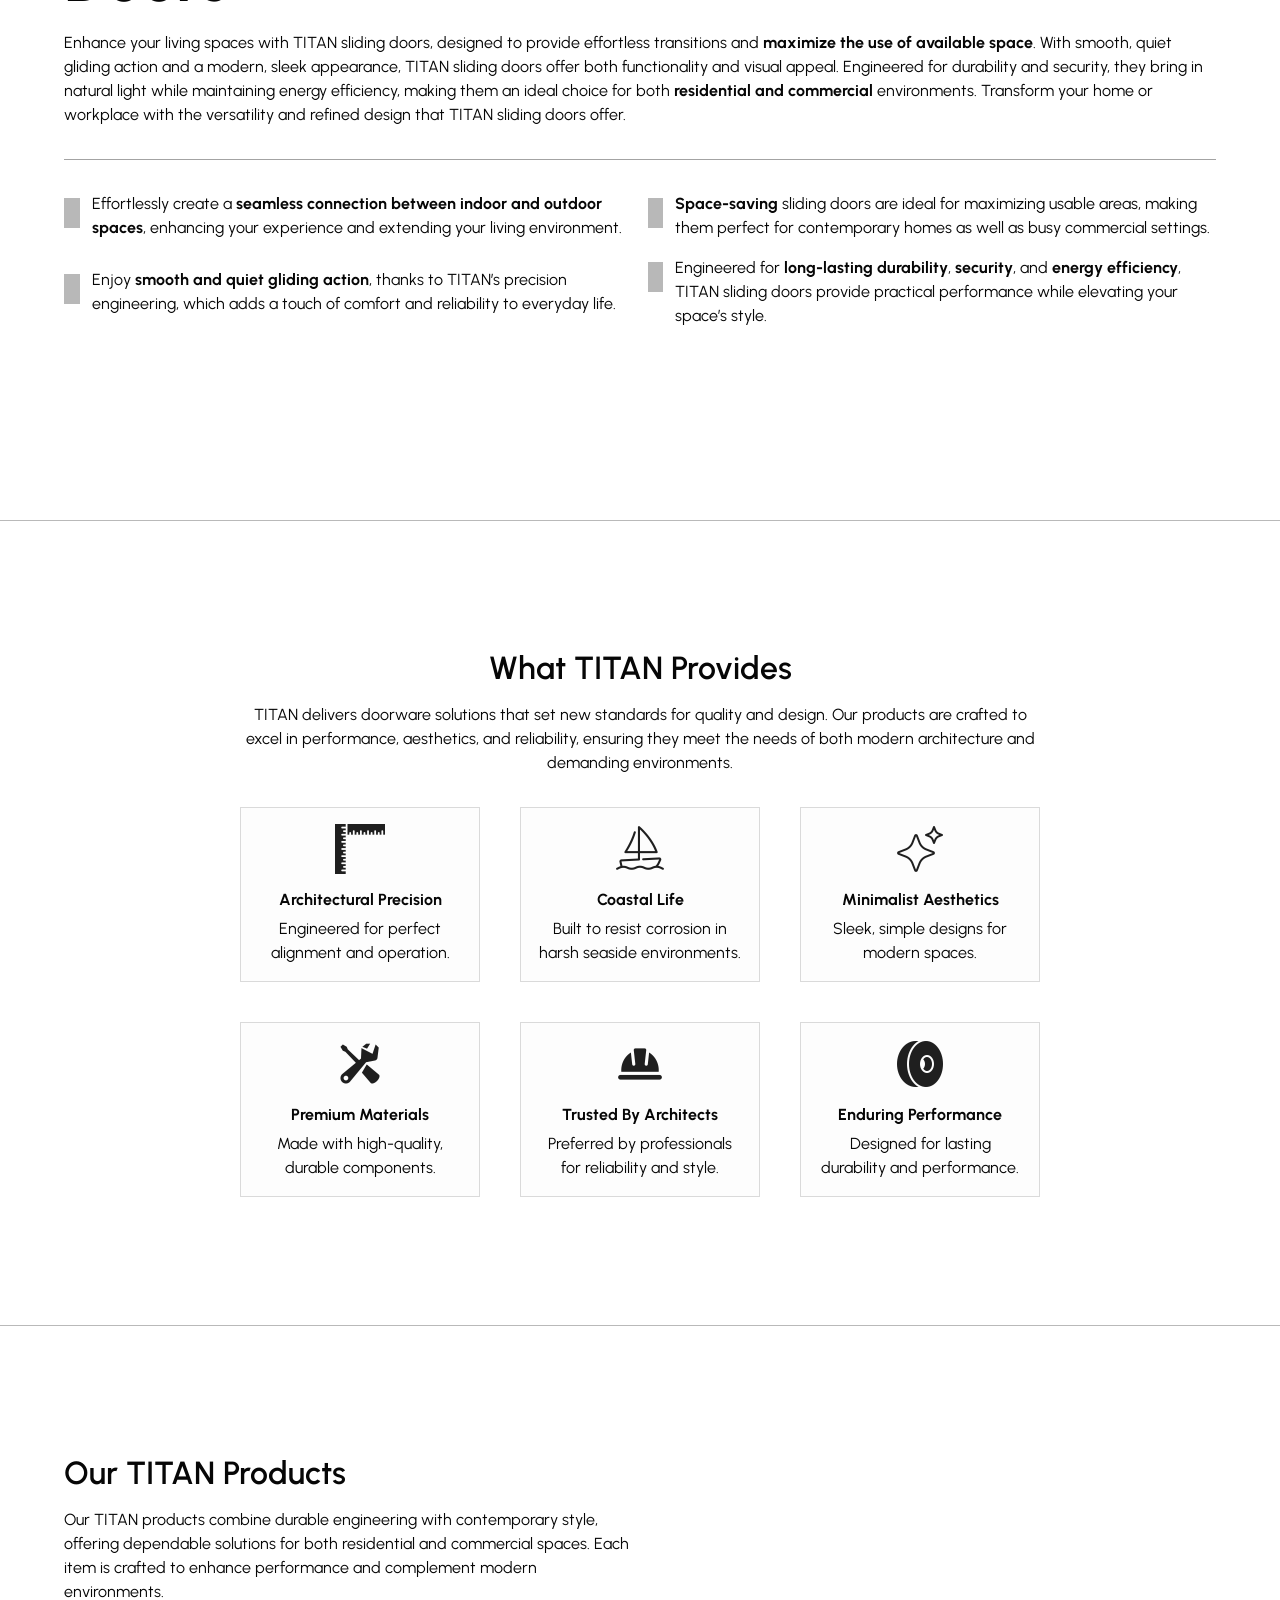
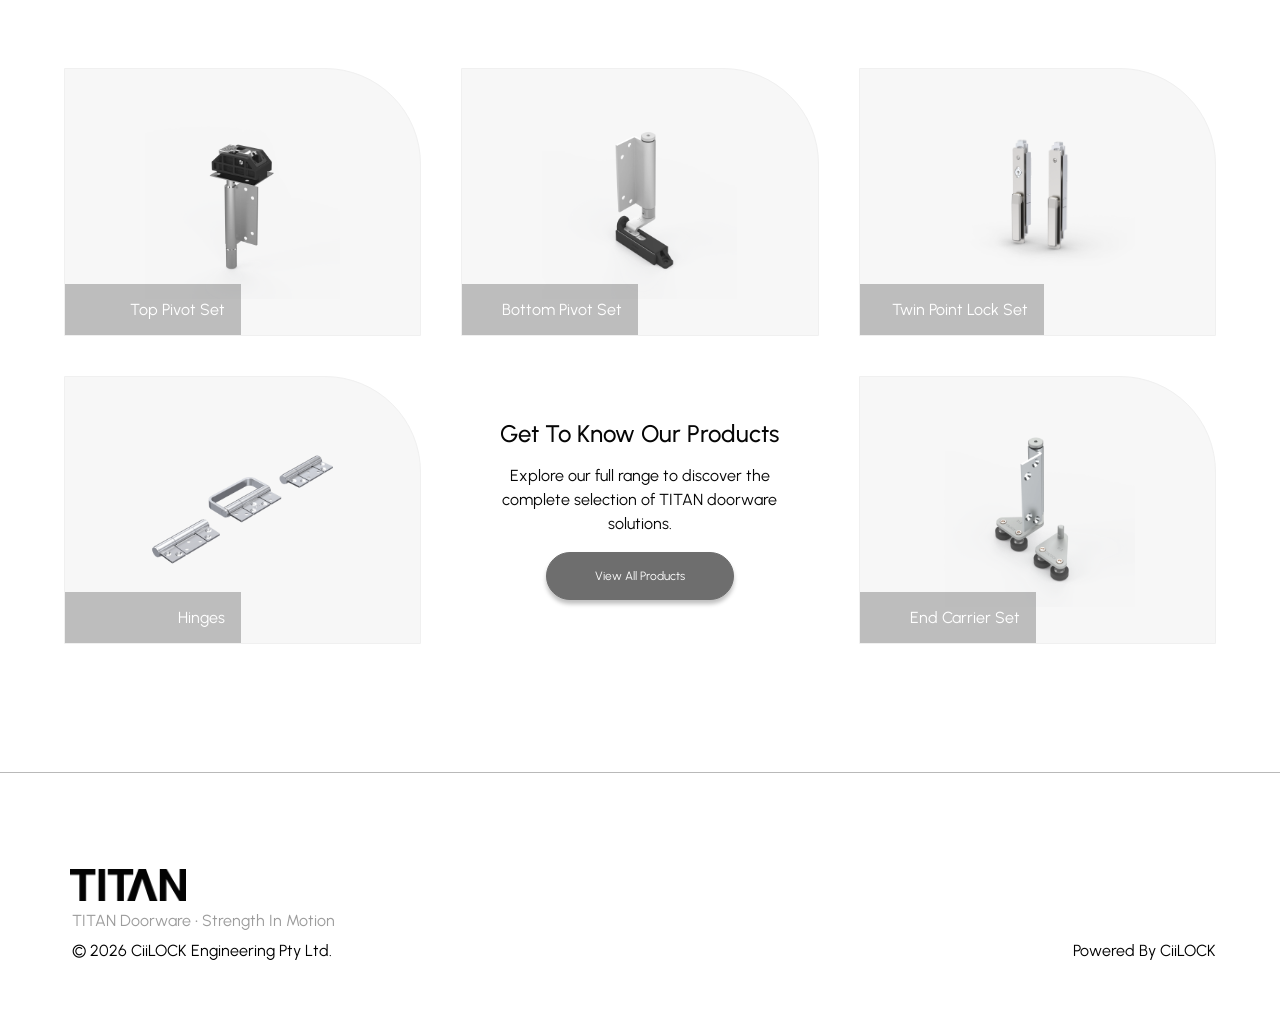
==== commit 92cd6068: "added side menu" ====
--- a/index.html
+++ b/index.html
@@ -17,6 +17,7 @@
         <link href="https://fonts.googleapis.com/css2?family=DM+Sans:ital,opsz,wght@0,9..40,100..1000;1,9..40,100..1000&family=Urbanist:ital,wght@0,100..900;1,100..900&display=swap" rel="stylesheet">
         <link rel="stylesheet" href="css/font.css">
         <link rel="stylesheet" href="css/nav.css">
+        <link rel="stylesheet" href="css/side.menu.css">
         <link rel="stylesheet" href="css/flex.css">
         <link rel="stylesheet" href="css/container.css">
         <link rel="stylesheet" href="css/section.css">
@@ -47,9 +48,24 @@
                             <li><a href="contact-us.html">CONTACT US</a></li>
                         </ul>
                     </div>
-                    <div class="row">
+                    <div class="row ">
                         <a href="index.html"><div class="logo margin-vert-small"></div></a>
-                        <div class="hamburger-dropdown"></div>
+                        <div class="hamburger-wrapper">
+                            <input type="checkbox" id="menu-toggle" class="menu-checkbox">
+                            <label for="menu-toggle" class="hamburger-icon">
+                                <span class="menuline"></span>
+                                <span class="menuline"></span>
+                            </label>
+
+                            <div class="menu-overlay">
+                                <nav class="mobile-nav">
+                                    <a href="#">Projects</a>
+                                    <a href="#">Services</a>
+                                    <a href="#">About</a>
+                                    <a href="#">Contact</a>
+                                </nav>
+                            </div>
+                        </div>
                     </div>
                 </div>
             </nav>   
@@ -66,7 +82,7 @@
                             <li data-preview="one"><a href="t100-bifolds.html">T100 Bifolds</a></li>
                             <li data-preview="two"><a href="a100-bifolds.html">A100 Bifolds</a></li>
                             <li data-preview="three"><a href="t350-sliders.html">T350 Sliders</a></li>
-                            <li data-preview="five"><a href="titan-doorware.html">Doorware</a></li>
+                            <li data-preview="four"><a href="titan-doorware.html">Doorware</a></li>
                         </ul>
                     </div>
 
@@ -220,7 +236,6 @@
                     </div>
                 </div>
             </div>
-            <div class="row">
     </section>
 
     <div class="line dark"></div>
--- a/css/font.css
+++ b/css/font.css
@@ -161,6 +161,7 @@
     color: #ffffff;
     line-height: 1.1;
     font-weight: 600;
+    text-align: start;
 }
 
 .padding-right-4 {
@@ -209,4 +210,13 @@
 .heading.visible {
     opacity: 1;
     transform: translateY(0);
+}
+
+@media screen and (max-width: 700px) {
+    .big-text {
+        font-size: 3em;
+    }
+    .hero-text {
+        font-size: 3.5em;
+    }
 }
--- a/css/nav.css
+++ b/css/nav.css
@@ -57,16 +57,6 @@
     background-image: url(../images/logos/titan-black.webp);
 }
 
-.hamburger-dropdown {
-    background-image: url(../images/icons/hamburger-light.webp);
-    display: none;
-    width: 2rem;
-    height: 2rem;
-    background-size: contain;
-    background-position: center;
-    background-repeat: no-repeat;
-}
-
 .powered-by {
     text-align: end;
     transition: color 0.2s ease-in-out, font-weight 0.2s ease-in-out;
@@ -120,7 +110,7 @@
     background-color: #ffffff;
     z-index: 1000;
     position: absolute;
-    top: 68px;
+    top: 96px;
     left: 0;
     width: 100vw;
     padding: 4rem 0;
@@ -189,6 +179,10 @@
     .navbar {
         display: none;
     }
+    nav .row {
+        width: 100%;
+        justify-content: space-between;
+    }
 }
 
 @media screen and (max-width: 700px) {
@@ -197,4 +191,7 @@
         padding-left: 0.5rem;
         margin-top: 2rem;
     }
+    nav .center {
+        align-items: flex-start;
+    }
 }
--- a/css/side.menu.css
+++ b/css/side.menu.css
@@ -0,0 +1,108 @@
+.menu-checkbox,
+.menu-overlay {
+  display: none;
+}
+
+@media screen and (max-width: 1080px) {
+
+    .menu-overlay nav a {
+    color: #060606 !important;
+    text-decoration: none;
+    display: block;
+    padding: 15px;
+    font-size: 1.5rem;
+    text-transform: uppercase;
+    letter-spacing: 0.4rem;
+
+    position: relative;
+    z-index: 1005;
+  }
+
+  .hamburger-wrapper {
+    display: flex;
+    align-items: center;
+  }
+
+  .desktop-nav {
+    display: none;
+  }
+
+  .hamburger-icon {
+    display: flex;
+    width: 30px;
+    height: 18px;
+    flex-direction: column;
+    justify-content: space-between;
+    cursor: pointer;
+    position: relative;
+    z-index: 2000;
+  }
+
+  .menuline {
+    display: block;
+    width: 100%;
+    height: 1.5px;
+    background-color: #ffffff;
+    transition:
+      transform 0.4s cubic-bezier(0.4, 0, 0.2, 1),
+      background-color 0.3s ease;
+  }
+
+  .menu-checkbox:checked + .hamburger-icon .menuline {
+    background-color: #060606;
+  }
+
+  .menu-checkbox:checked + .hamburger-icon .menuline:nth-child(1) {
+    transform: translateY(8px) rotate(45deg);
+  }
+
+  .menu-checkbox:checked + .hamburger-icon .menuline:nth-child(2) {
+    transform: translateY(-8.5px) rotate(-45deg);
+  }
+
+  .menu-overlay {
+    position: fixed;
+    top: 0;
+    left: 0;
+    width: 100%;
+    height: 100vh;
+    background-color: #ffffff;
+    z-index: 1000;
+
+    display: flex;
+    flex-direction: column;
+    justify-content: center;
+    align-items: center;
+
+    transform: translateX(100%);
+    transition: transform 0.6s cubic-bezier(0.77, 0, 0.175, 1);
+  }
+
+  .menu-checkbox:checked ~ .menu-overlay {
+    transform: translateX(0);
+  }
+
+  .mobile-nav {
+    display: flex;
+    flex-direction: column;
+    align-items: center;
+    gap: 2rem;
+    width: 100%;
+  }
+
+  .mobile-nav a {
+    text-decoration: none;
+    color: #060606;
+    font-size: 1.8rem;
+    font-weight: 300;
+    text-transform: uppercase;
+    letter-spacing: 0.5rem;
+    transition: opacity 0.3s;
+
+    display: block;
+  }
+
+  .mobile-nav a:hover {
+    opacity: 0.6;
+  }
+}
--- a/css/flex.css
+++ b/css/flex.css
@@ -63,5 +63,9 @@
 @media screen and (max-width: 700px) {
     .flex-row {
         flex-flow: column;
+        gap: 1rem;
+    }
+    .entry .center {
+        align-items: flex-start;
     }
 }
--- a/css/container.css
+++ b/css/container.css
@@ -8,4 +8,10 @@
 
 .max-800 {
     max-width: 800px;
+}
+
+@media screen and (max-width: 700px) {
+    .container {
+        padding: 0 2rem;
+    }
 }
--- a/css/body.css
+++ b/css/body.css
@@ -13,4 +13,9 @@
 
 html {
     scroll-behavior: smooth;
+}
+
+body:has(#menu-toggle:checked) {
+    overflow: hidden;
+    touch-action: none; 
 }
--- a/css/hero.css
+++ b/css/hero.css
@@ -1,6 +1,10 @@
 .hero {
     min-height: 700px;
     overflow: hidden;
+}
+
+.hero p {
+    text-align: start;
 }
 
 .hero.content {
@@ -103,6 +107,7 @@
     gap: 1rem;
     display: flex;
     flex-flow: column;
+    text-align: start;
 }
 
 .hero.index-pg.content {
@@ -214,6 +219,16 @@
         top: -38.5%;
         right: 1%;
     }
+    .big-family-img {
+        top: 80%;
+        right: 10%;
+    }
+}
+@media screen and (max-width: 1250px) {
+    .big-family-img {
+        top: 100%;
+        width: 60%;
+    }
 }
 
 @media screen and (max-width: 1120px) {
@@ -235,4 +250,17 @@
     .dropdown {
         width: 100%;
     }
+    .big-family-img {
+        display: none;
+    }
+    .doorware.hero .image-container {
+        display: none;
+    }
+    .hero.content .row.design-points {
+        flex-flow: column;
+        gap: 0;
+    }
+    .hero.content ul {
+        padding-inline-start: 0.2rem;
+    }
 }
--- a/css/spacing.css
+++ b/css/spacing.css
@@ -53,6 +53,10 @@
     width: 100%;
 }
 
+.min-height-300 {
+    min-height: 300px;
+}
+
 .width-100vw {
     width: 100vw;
 }
@@ -77,4 +81,10 @@
     .padding-right-4 {
         padding-right: 0;
     }
+    .margin-vert-big {
+        margin: 4rem 0;
+    }
+    .content-space {
+        gap: 2rem;
+    }
 }
--- a/css/grid.css
+++ b/css/grid.css
@@ -146,6 +146,19 @@
   grid-row: span 1;
 }
 
+@media screen and (max-width: 1550px) {
+  .dual-grid.left-dom {
+    grid-template-columns: 1fr;
+    text-align: center;
+  }
+  .left.semi-dom-grid {
+    grid-template-columns: 1.25fr 0.75fr;
+  }
+  .right.semi-dom-grid {
+    grid-template-columns: 0.75fr 1.25fr;
+  }
+}
+
 @media screen and (max-width: 1365px) {
   .dual-grid {
     grid-template-columns: 1fr;
@@ -158,10 +171,15 @@
 @media screen and (max-width: 1100px) {
   .half {
     width: 100%;
-  }
-}
-
-@media screen and (max-width: 900px) {
+    text-align: center;
+    align-items: center;
+  }
+  .left.semi-dom-grid {
+    grid-template-columns: 1fr 1fr;
+  }
+  .right.semi-dom-grid {
+    grid-template-columns: 1fr 1fr;
+  }
   .three-col-grid {
     grid-template-columns: 1fr 1fr;
   }
@@ -174,6 +192,13 @@
   .product.empty {
     display: none;
   }
+  .left.semi-dom-grid,
+  .right.semi-dom-grid {
+    grid-template-columns: 1fr;
+  }
+  .card.media {
+    order: -1;
+  }
 }
 
 @media screen and (max-width: 700px) {
@@ -183,10 +208,39 @@
   .four-grid {
     grid-template-columns: 1fr;
   }
+  .right.dom-grid,
+  .left.dom-grid {
+    grid-template-columns: 1fr;
+    text-align: center;
+  }
+  .dom-grid {
+    gap: 0;
+  }
 }
 
 @media screen and (max-width: 600px) {
-  .three-col-grid {
-    grid-template-columns: 1fr;
-  }
+    .three-col-grid {
+      grid-template-columns: 1fr;
+    }
+    .bento-grid-container {
+        display: grid;
+        grid-template-columns: 1fr; 
+        grid-auto-rows: minmax(200px, auto);
+        gap: 15px;
+    }
+    .col-span-2, 
+    .col-span-1,
+    .row-span-2,
+    .row-span-1 {
+        grid-column: span 1 !important;
+        grid-row: span 1 !important;
+    }
+    .grid-item {
+        display: flex;
+        flex-direction: column;
+        justify-content: center;
+        align-items: center;
+        padding: 20px;
+        text-align: center;
+    }
 }
--- a/css/content.css
+++ b/css/content.css
@@ -186,7 +186,6 @@
     display: flex;
     flex-flow: column;
     gap: 0.5rem;
-    aspect-ratio: 1/1;
 }
 
 .box .icon, 
@@ -328,7 +327,7 @@
     width: 100%;
     display: flex;
     align-self: center;
-    padding: 4rem 8rem;
+    padding: 4rem;
     padding-right: 2rem;
     justify-self: flex-end;
     text-align: right;
@@ -561,8 +560,42 @@
     }
 }
 
+@media screen and (max-width: 800px) {
+    .drawings {
+        gap: 1rem;
+        padding: 0;
+        border: none;
+    }
+}
+
 @media screen and (max-width: 700px) {
     .info .dual-grid .square {
         order: -1;
     }
-}
+    .fact::after {
+    background: none;
+    }
+    .right.dom-grid .sect-1 {
+    display: none;
+    }
+    .left.dom-grid .sect-2 {
+        display: none;
+    }
+    .right.dom-grid .sect-2,
+    .left.dom-grid .sect-1 {
+        padding: 2.5rem;
+        text-align: center;
+        align-items: center;
+    }
+    section.grey .dual-grid {
+        padding: 2rem;
+        width: auto;
+    }
+    .product-cta {
+        padding: 2rem 1rem;
+    }
+    .motion .content,
+    .form .content {
+        padding: 4rem 2rem;
+    }
+}
--- a/css/button.css
+++ b/css/button.css
@@ -8,8 +8,10 @@
     border-radius: 4rem;
     width: fit-content;
     display: flex;
+    font-size: 0.75em;
     align-items: center;
     justify-content: center;
+    text-align: center;
     gap: 1rem;
     box-shadow: 0px 4px 4px rgba(0, 0, 0, 0.25);
     transition: background-color 0.2s ease-in-out;
@@ -51,7 +53,7 @@
     width: 100%;
 }
 
-.btn.dark-text {
+.btn.dark {
     color: #060606;
     background-color: transparent;
     transition: color 0.3s ease, background-color 0.3s ease;
@@ -59,9 +61,10 @@
     cursor: pointer;
 }
 
-.btn.dark-text:hover {
+.btn.dark:hover {
+    background-color: #333;
     color: #ffffff;
-    background-color: #333;
+    border: 1px solid #333;
 }
 
 .circle {
@@ -129,3 +132,12 @@
 .back-button:hover {
     border-bottom: 1px solid #424242;
 }
+
+@media screen and (max-width: 800px) {
+    .btn-container {
+        grid-template-columns: 1fr;
+    }
+    .circle.scroll-arrow {
+        display: none;
+    }
+}
--- a/css/image.css
+++ b/css/image.css
@@ -85,11 +85,7 @@
 }
 
 .preview.four {
-    background-image: url(../images/hero/platform-integrated.webp);
-}
-
-.preview.five {
-    background-image: url(../images/hero/titan-sliders.webp);
+    background-image: url(../images/hero/doorware.webp);
 }
 
 .preview {
@@ -125,4 +121,25 @@
 
 .light-grey-bg {
     background-color: #e9e9e971;
+}
+
+@media screen and (max-width: 1550px) {
+    .hero .square {
+        max-height: 500px;
+        aspect-ratio: unset;
+        display: flex;
+        align-items: center;
+        justify-content: center;
+        overflow: hidden;
+    }
+    .square img {
+        width: 100%;
+        height: 100%;
+        object-position: center;
+        object-fit: cover;
+    }
+    section.info .square {
+        order: -1;
+        aspect-ratio: 4/3;
+    }
 }
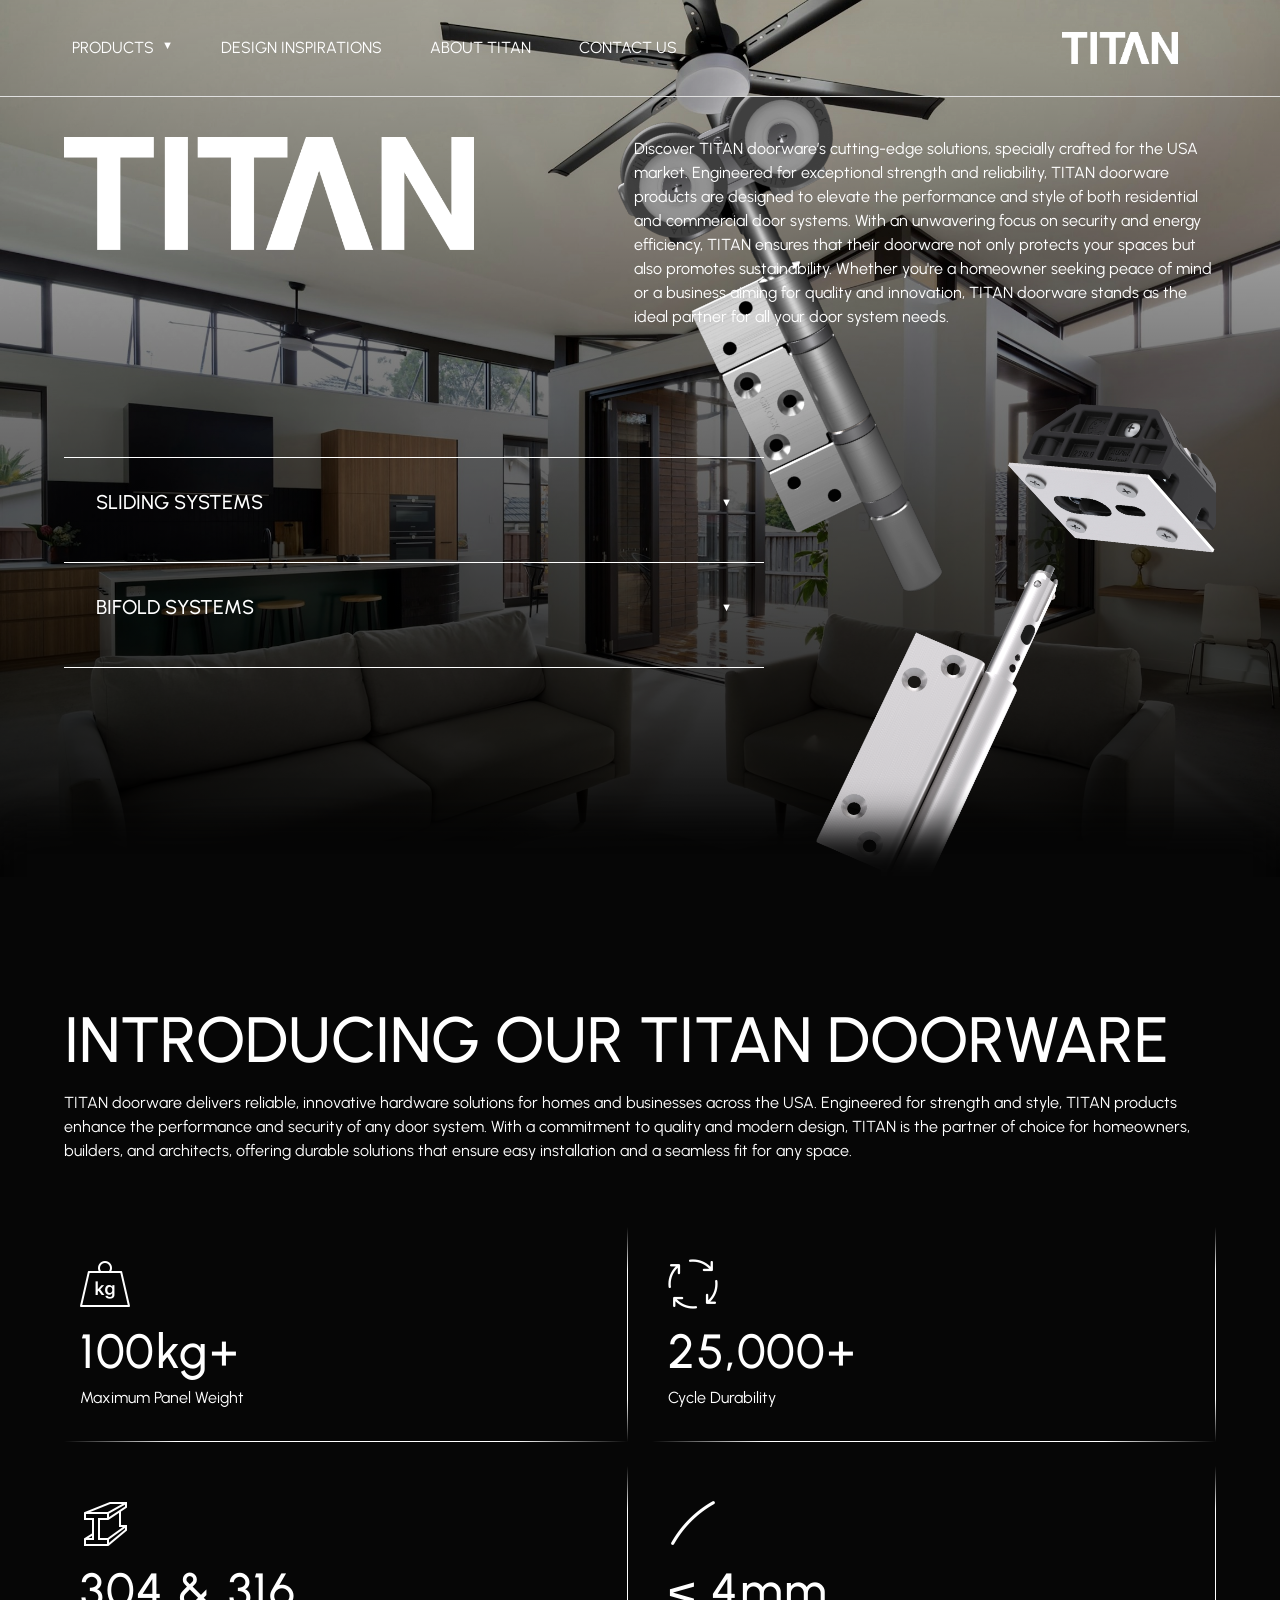
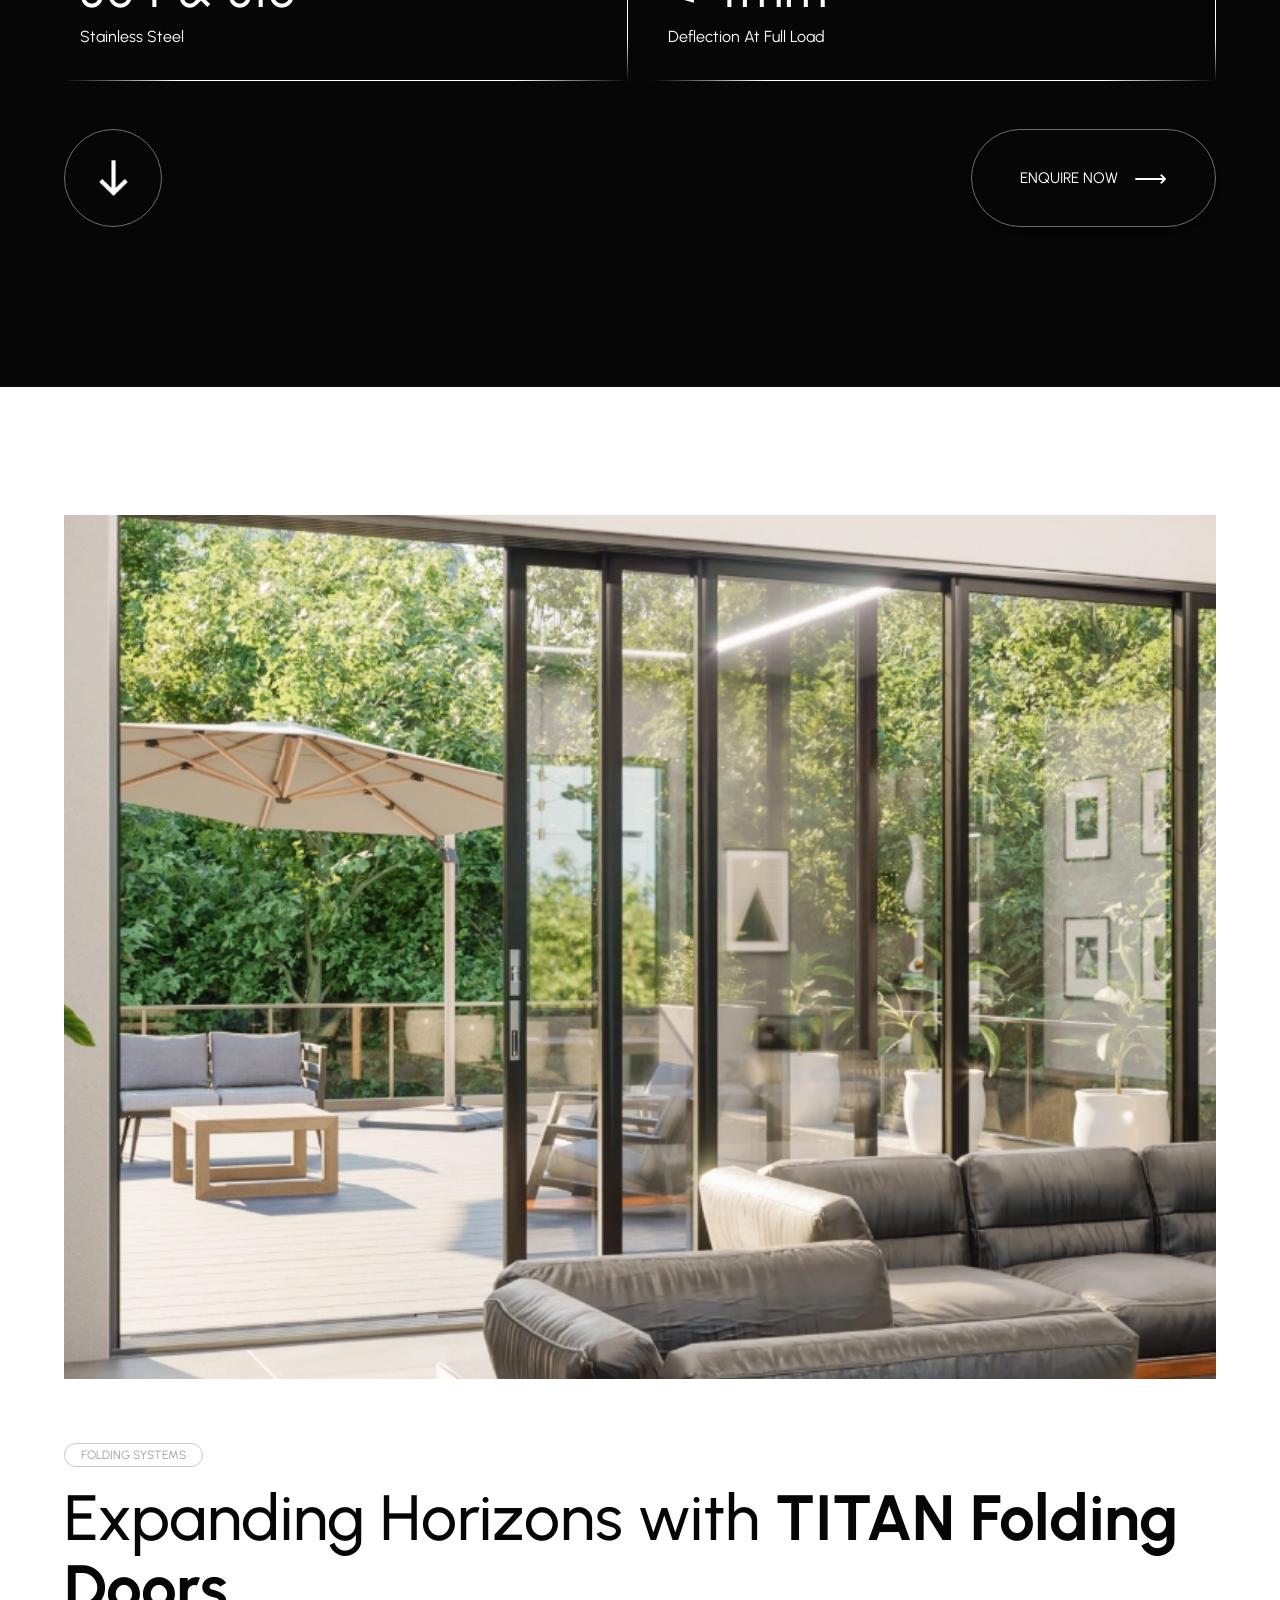
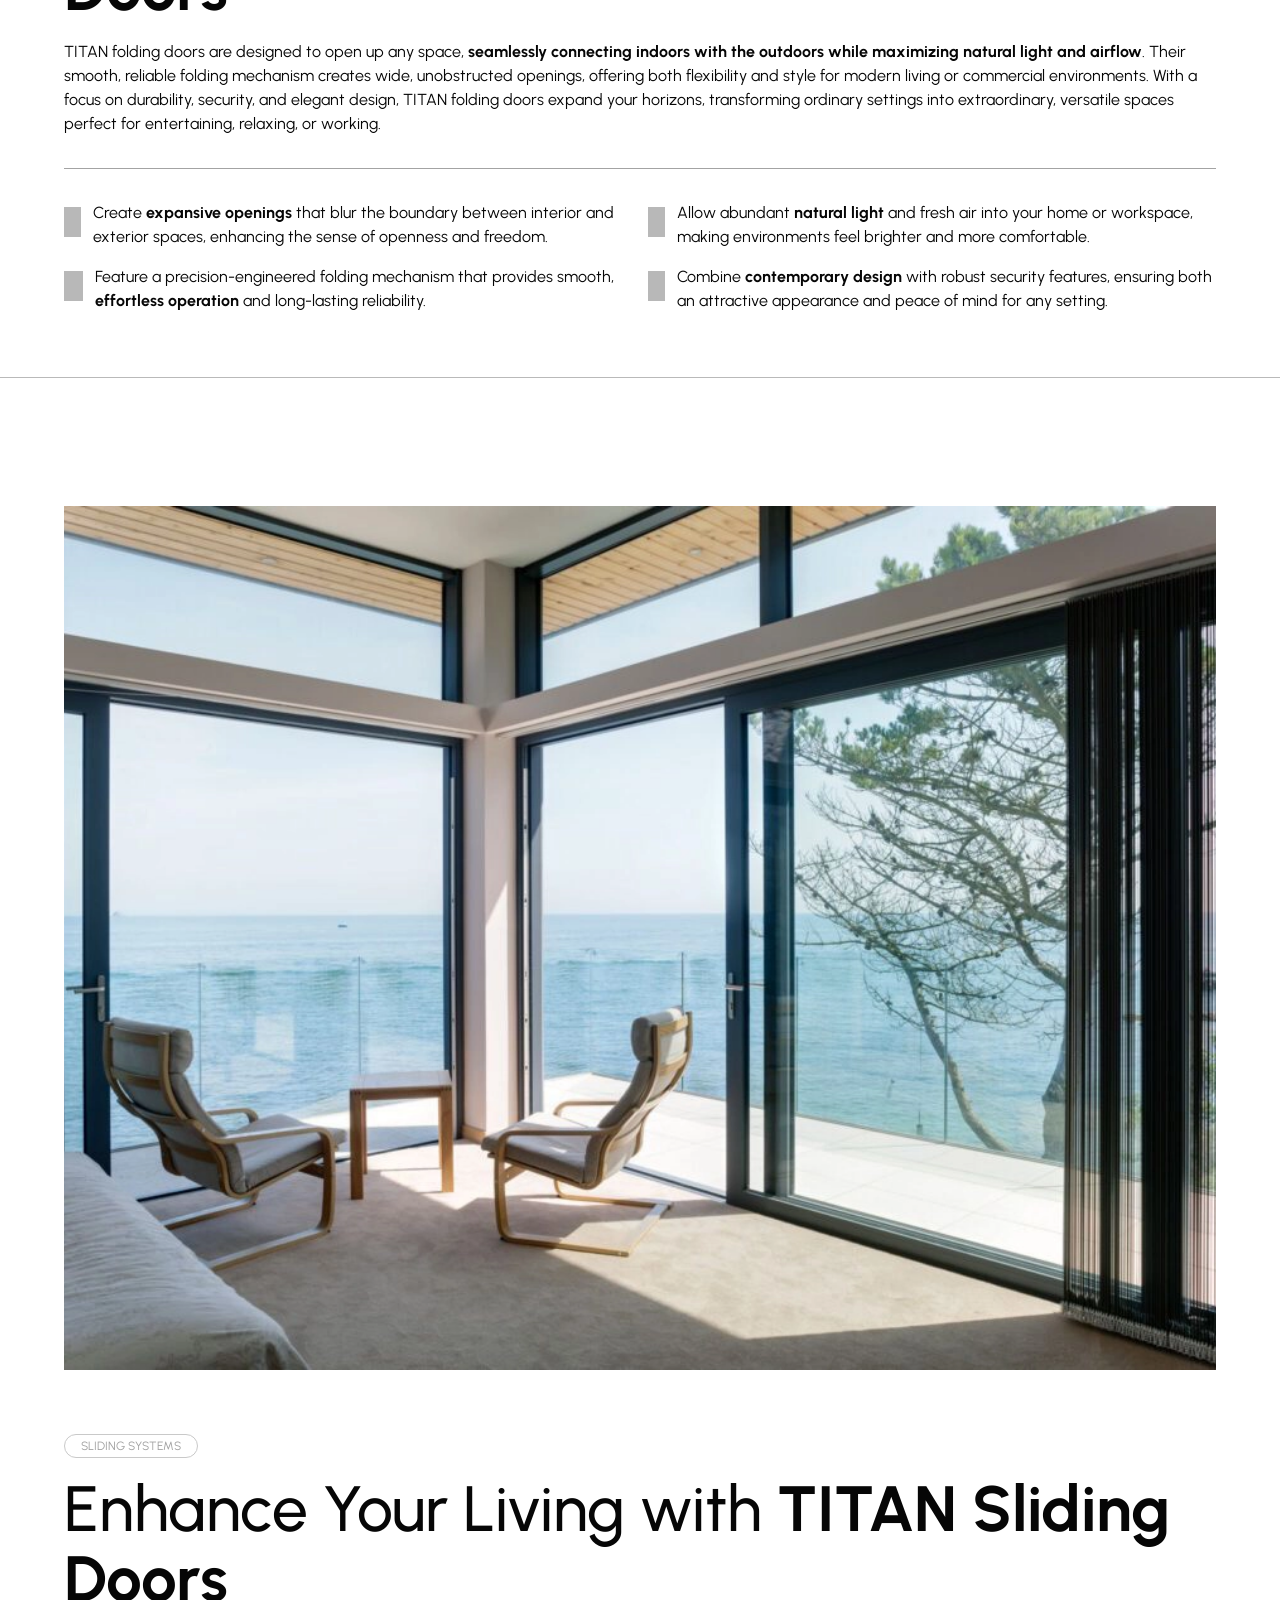
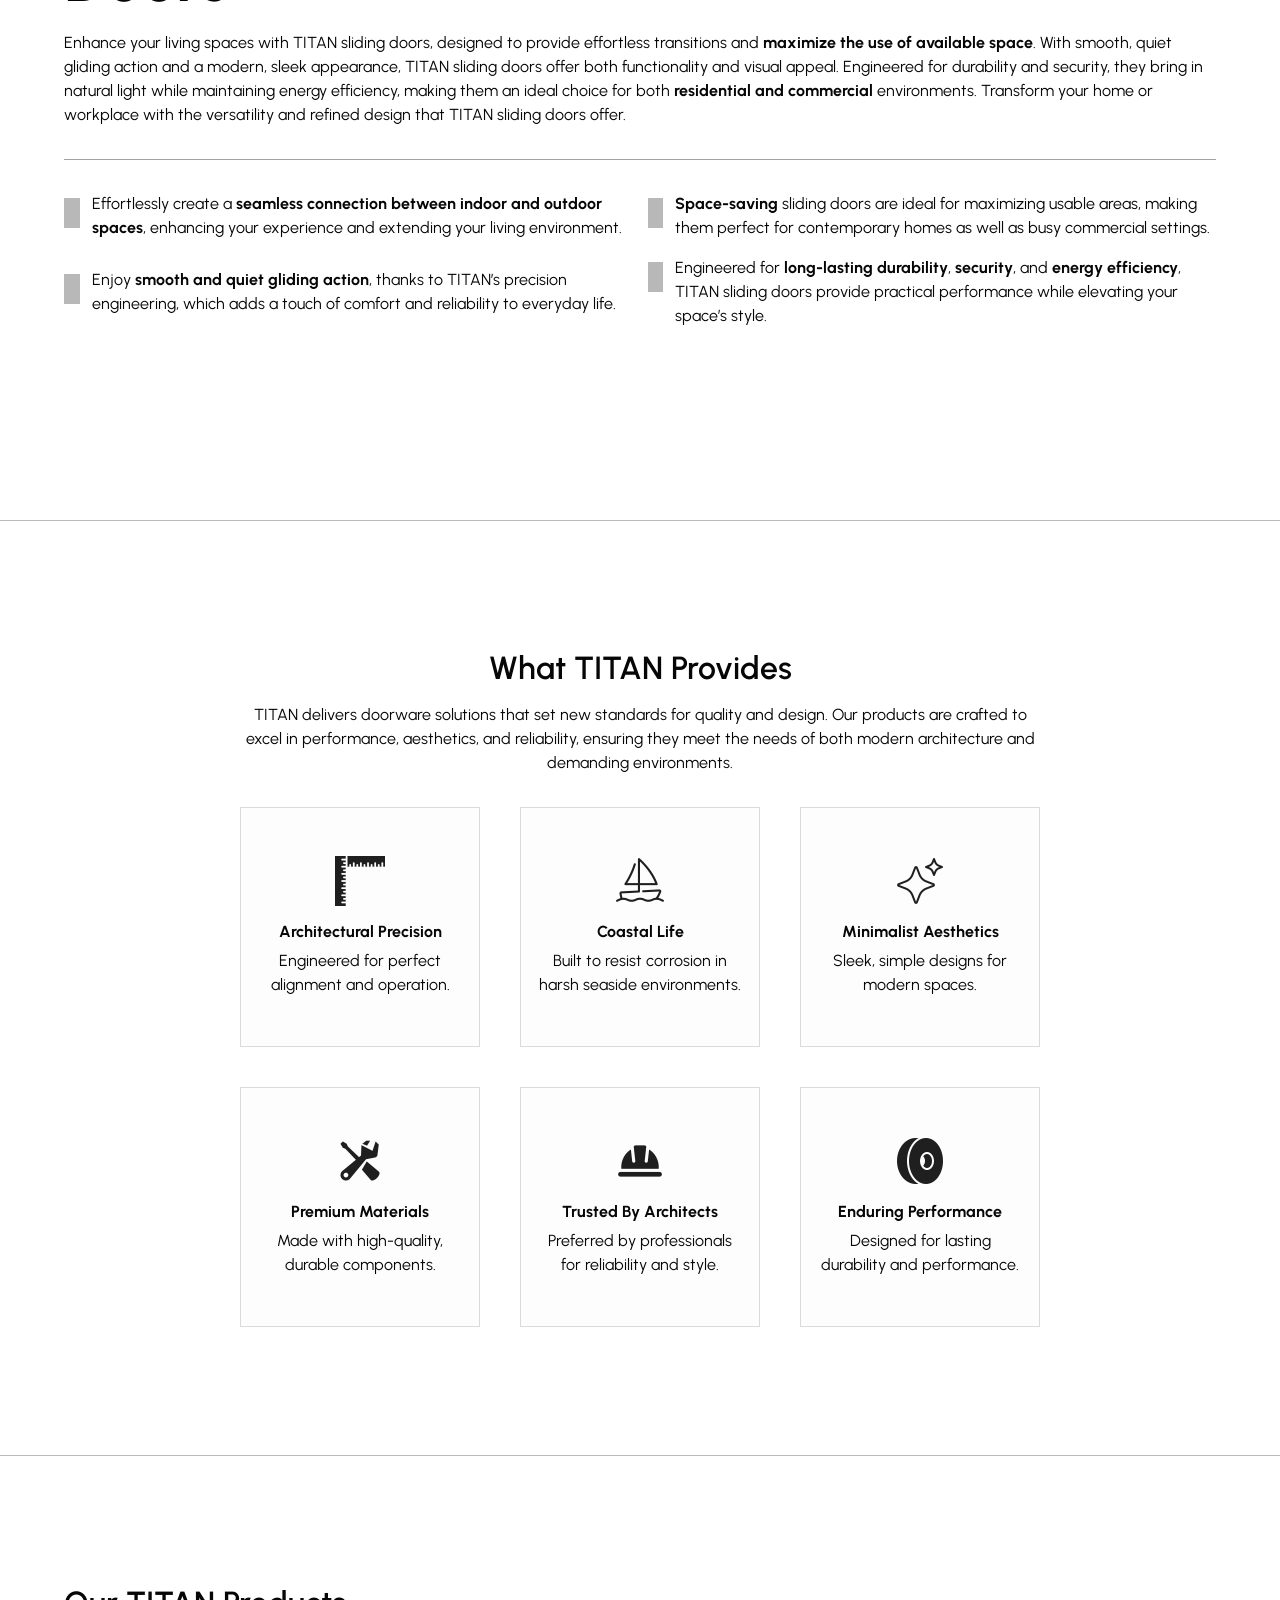
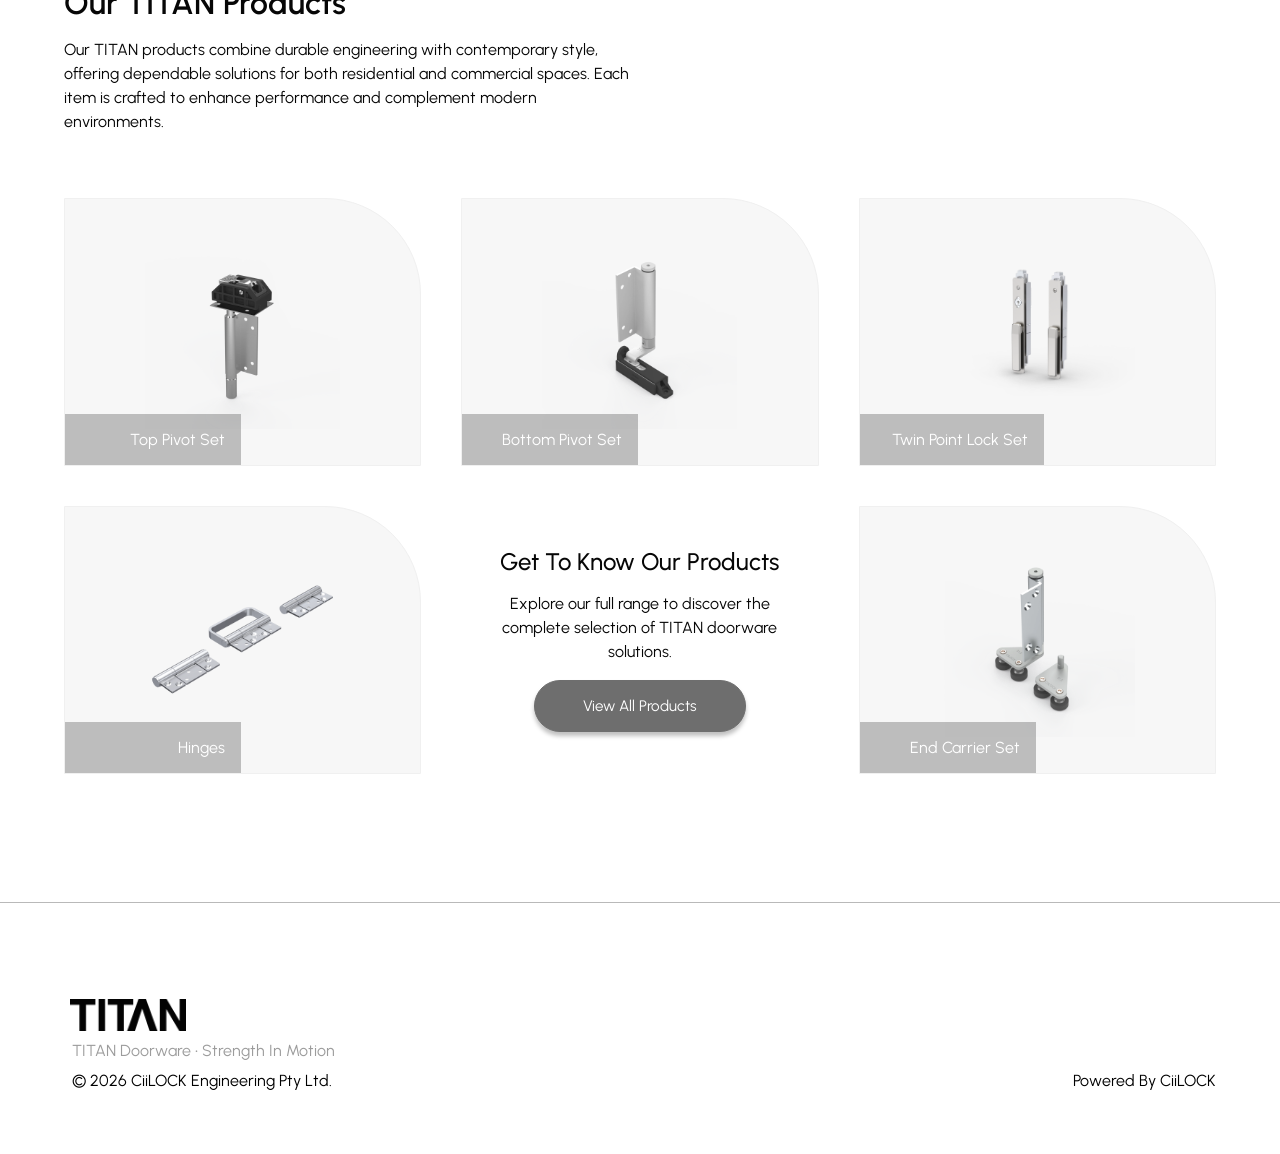
==== commit 282d98a3: "small change to side menu" ====
--- a/index.html
+++ b/index.html
@@ -59,8 +59,19 @@
 
                             <div class="menu-overlay">
                                 <nav class="mobile-nav">
-                                    <a href="#">Projects</a>
-                                    <a href="#">Services</a>
+                                    <div class="nav-item-wrapper">
+                                        <input type="checkbox" id="projects-submenu" class="submenu-toggle">
+                                        <label for="projects-submenu" class="submenu-label">Projects</label>
+                                        
+                                        <div class="submenu-content">
+                                            <a href="t100-bifolds.html">T100 Bifolds</a>
+                                            <a href="a100-bifolds.html">A100 Bifolds</a>
+                                            <a href="t350-sliders.html">T350 Sliders</a>
+                                            <a href="titan-doorware.html">Doorware</a>
+                                        </div>
+                                    </div>
+
+                                    <a href="#">Design Inspirations</a>
                                     <a href="#">About</a>
                                     <a href="#">Contact</a>
                                 </nav>
@@ -392,7 +403,7 @@
             <div class="flex-row margin-top-2">
 
                 <div class="flex-column gap-small">
-                    <div class="logo dark"></div>
+                    <a href="index.html" class="logo dark"></a>
                     <p class="left-indent">TITAN Doorware • Strength In Motion</p>
                     <div class="year left-indent"></div>
                 </div>
--- a/css/side.menu.css
+++ b/css/side.menu.css
@@ -4,8 +4,57 @@
 }
 
 @media screen and (max-width: 1080px) {
+  .submenu-toggle {
+    display: none;
+  }
 
-    .menu-overlay nav a {
+  .submenu-label {
+    color: #060606;
+    font-size: 1.5rem;
+    font-weight: 300;
+    text-transform: uppercase;
+    letter-spacing: 0.5rem;
+    cursor: pointer;
+    display: block;
+    padding-bottom: 5px;
+    transition: opacity 0.3s;
+  }
+
+  .submenu-label::after {
+    content: "▼";
+    margin-left: 10px;
+    margin-bottom: 7px;
+    vertical-align: middle;
+    transition: transform 0.3s ease;
+    display: inline-block;
+  }
+
+  .submenu-toggle:checked + .submenu-label::after {
+    transform: rotate(180deg);
+  }
+
+  .submenu-content {
+    max-height: 0;
+    overflow: hidden;
+    transition: max-height 0.5s cubic-bezier(0.77, 0, 0.175, 1);
+    display: flex;
+    flex-direction: column;
+    gap: 1.5rem;
+    background-color: #e4e4e4;
+  }
+
+  .submenu-toggle:checked ~ .submenu-content {
+    max-height: 500px;
+    padding: 20px 0;
+  }
+
+  .submenu-content a {
+    font-size: 1.1rem !important;
+    letter-spacing: 0.3rem !important;
+    color: #666 !important;
+  }
+
+  .menu-overlay nav a {
     color: #060606 !important;
     text-decoration: none;
     display: block;
@@ -87,6 +136,8 @@
     flex-direction: column;
     align-items: center;
     gap: 2rem;
+    text-align: center;
+    max-width: 50%;
     width: 100%;
   }
 
--- a/css/content.css
+++ b/css/content.css
@@ -184,6 +184,7 @@
     padding: 1rem;
     background-color: #eeeeee25;
     display: flex;
+    aspect-ratio: 1/1;
     flex-flow: column;
     gap: 0.5rem;
 }
@@ -521,11 +522,8 @@
 
 @media screen and (max-width: 1500px) {
     .dark-grey {
-        justify-content: flex-start;
-        justify-self: flex-start;
+        justify-content: flex-end;
         width: 100%;
-        padding-left: 2rem;
-        text-align: left;
     }
     section.grey {
         justify-content: start;
@@ -592,7 +590,7 @@
         width: auto;
     }
     .product-cta {
-        padding: 2rem 1rem;
+        padding: 2rem;
     }
     .motion .content,
     .form .content {
--- a/css/button.css
+++ b/css/button.css
@@ -8,7 +8,7 @@
     border-radius: 4rem;
     width: fit-content;
     display: flex;
-    font-size: 0.75em;
+    font-size: 0.95em;
     align-items: center;
     justify-content: center;
     text-align: center;
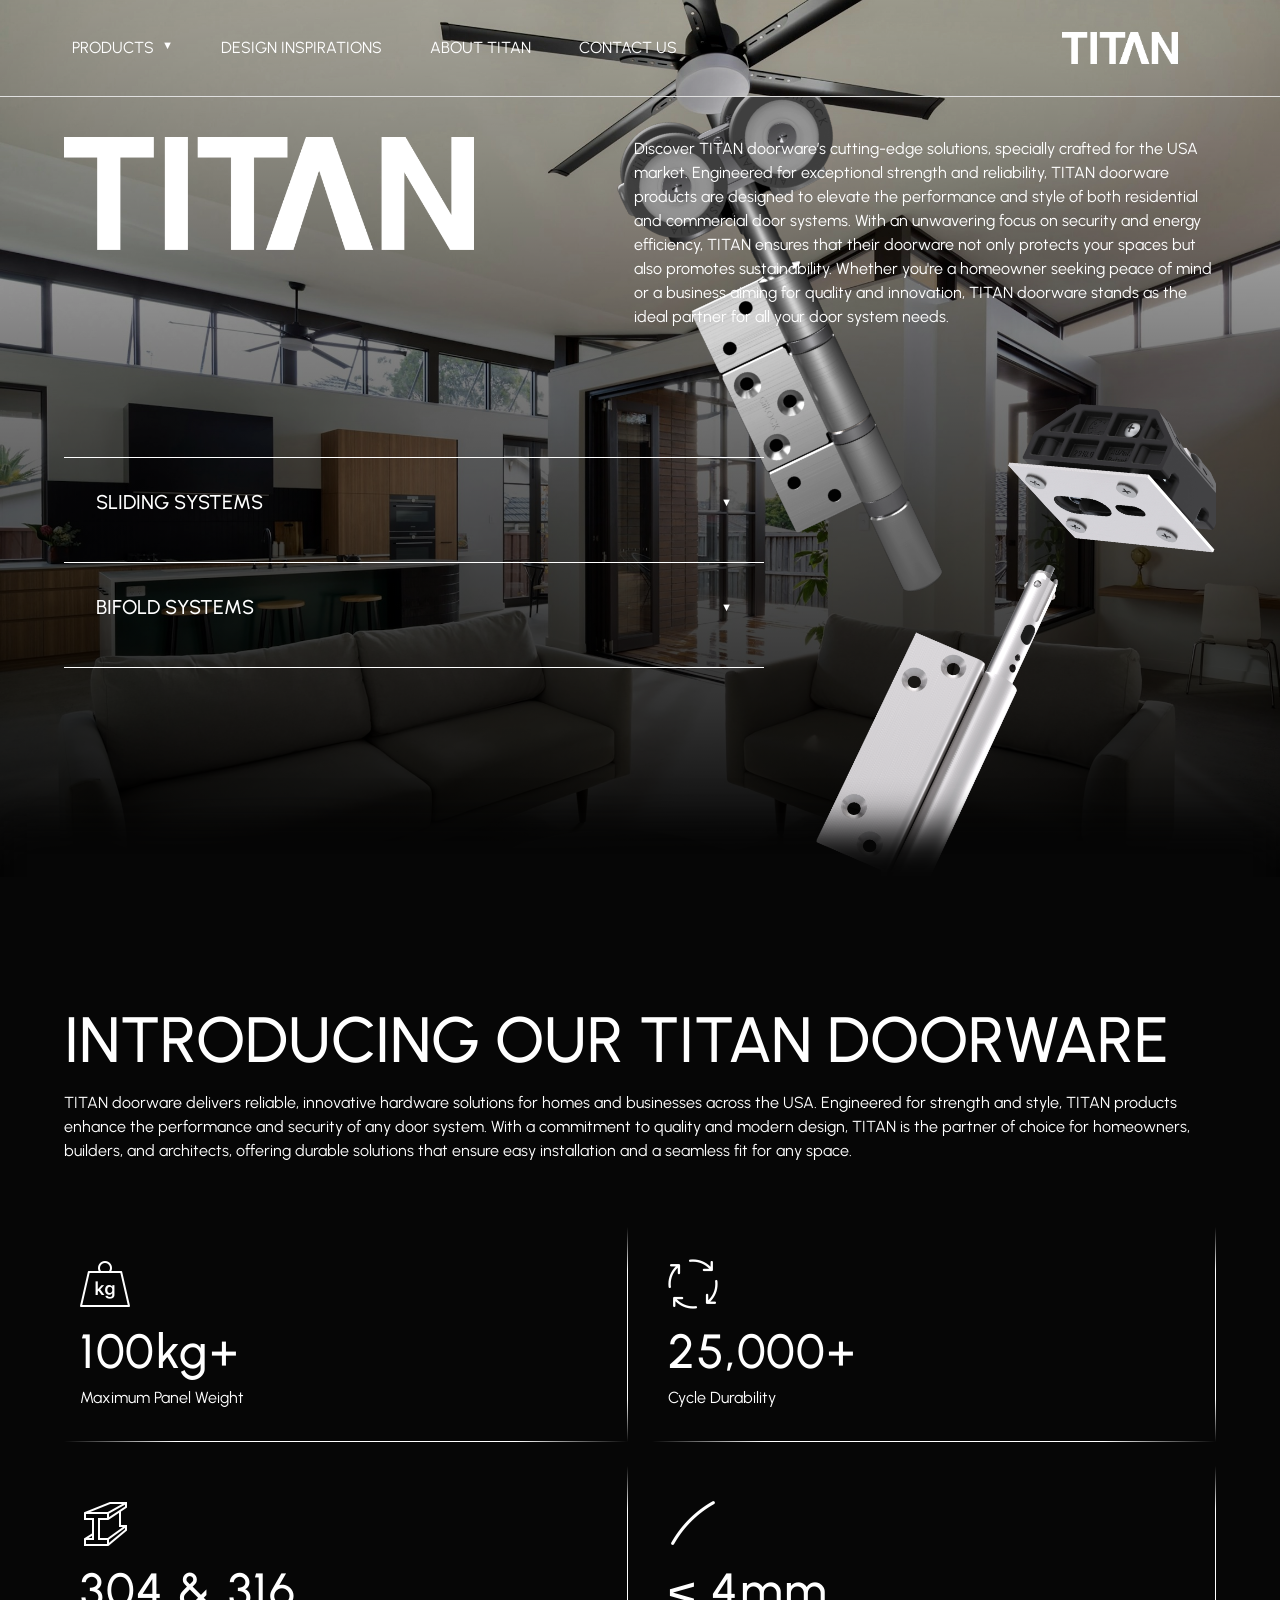
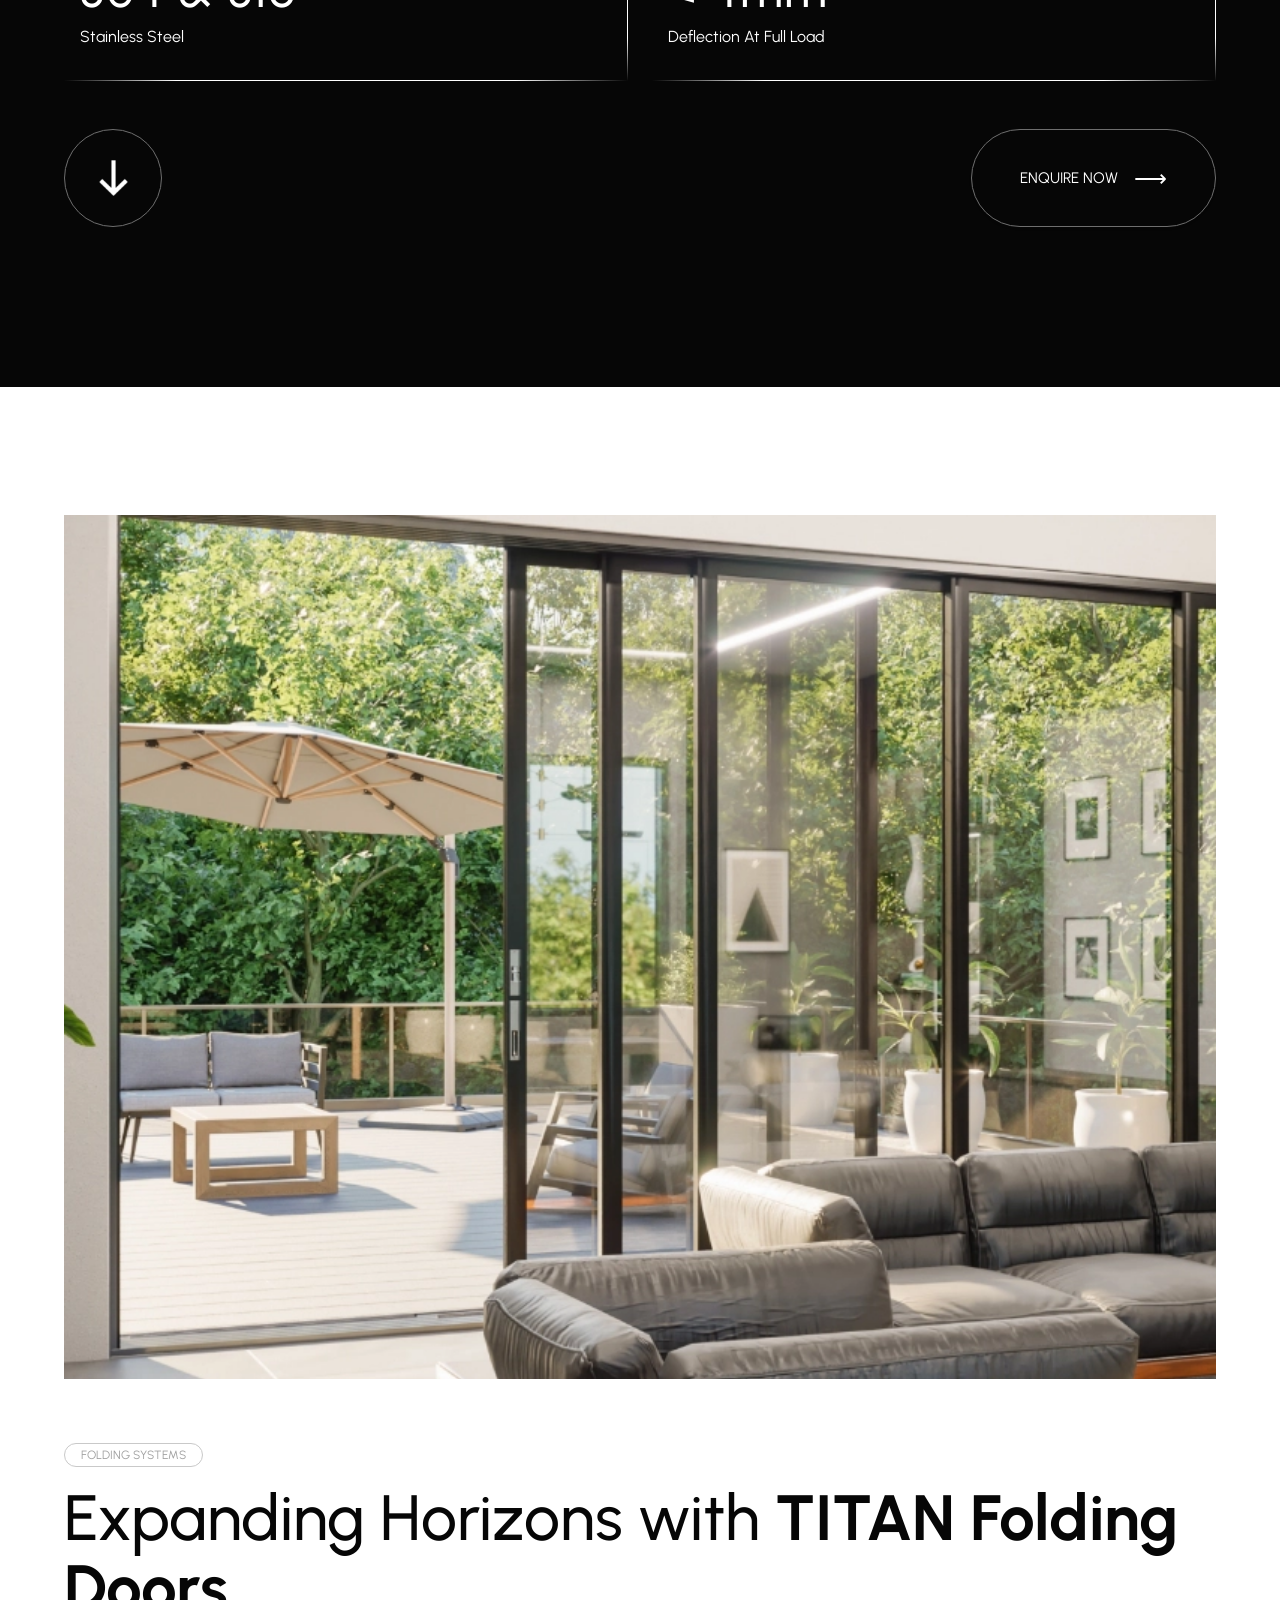
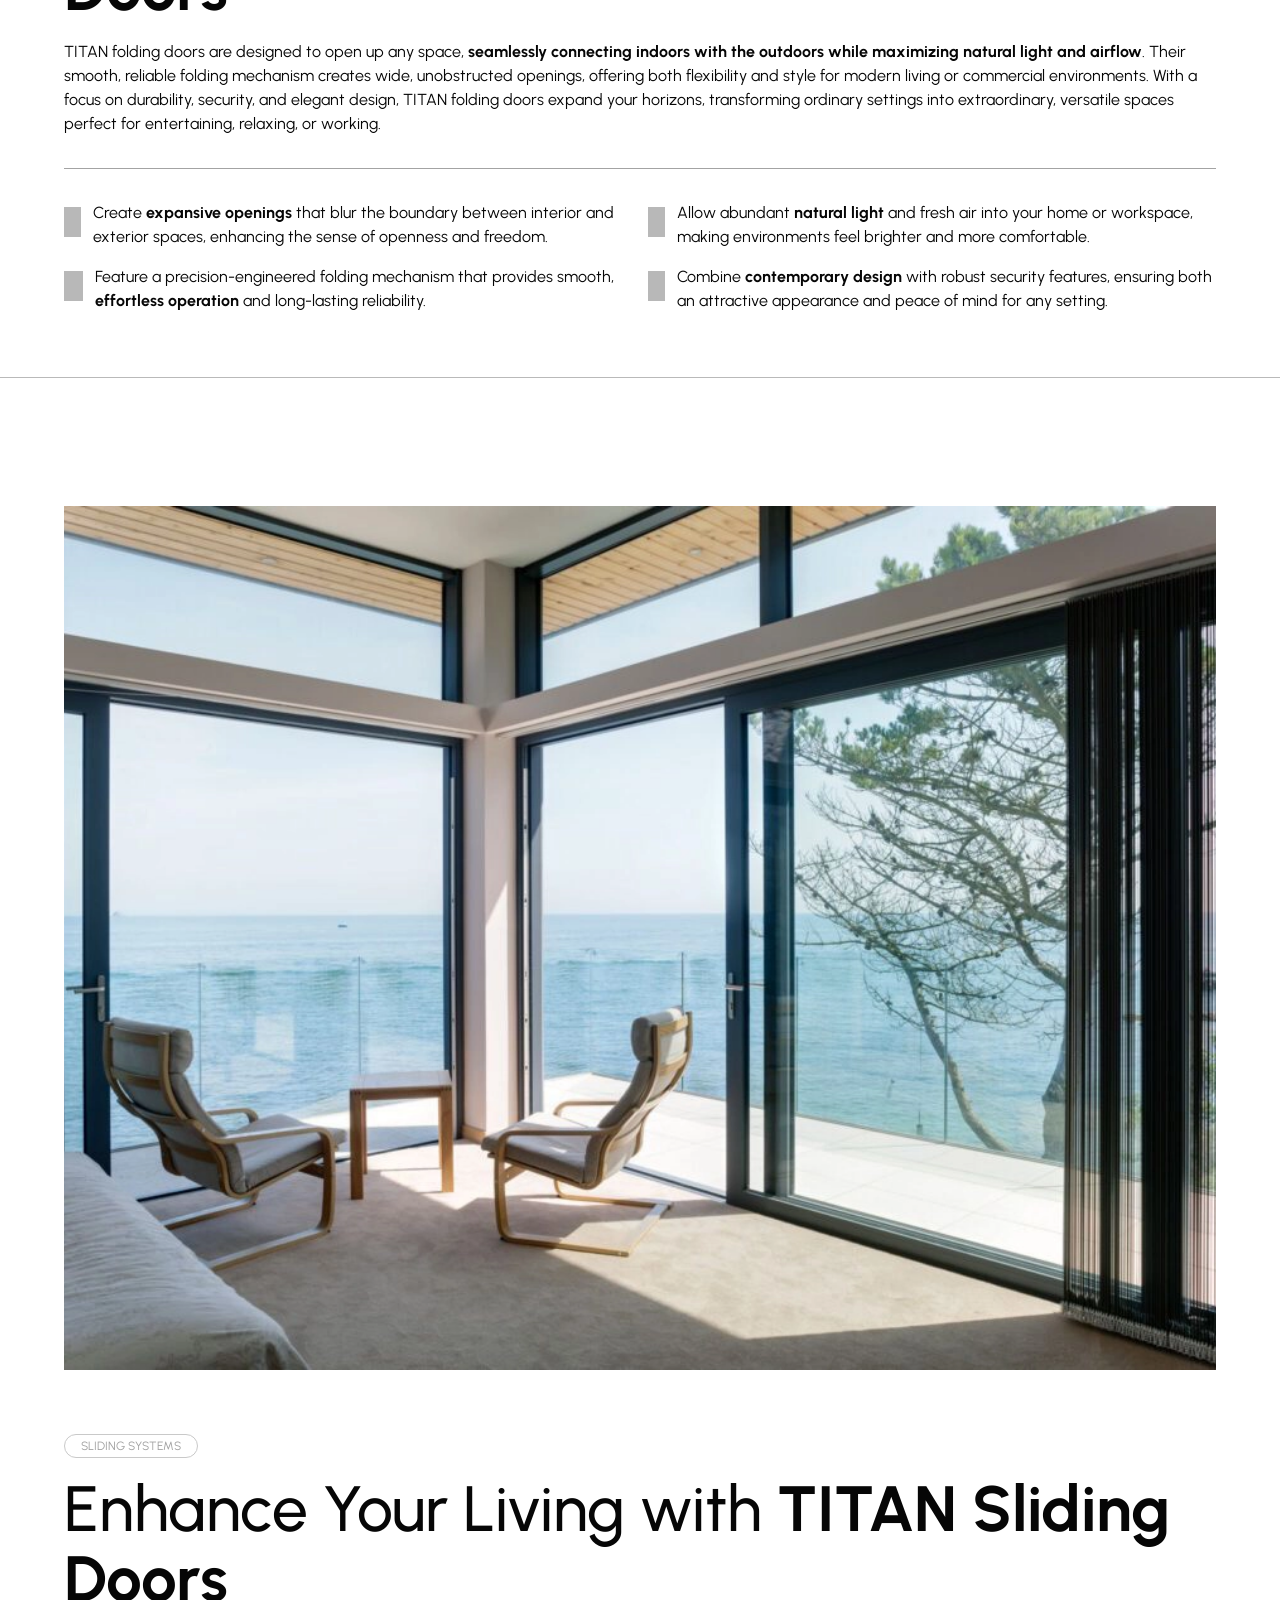
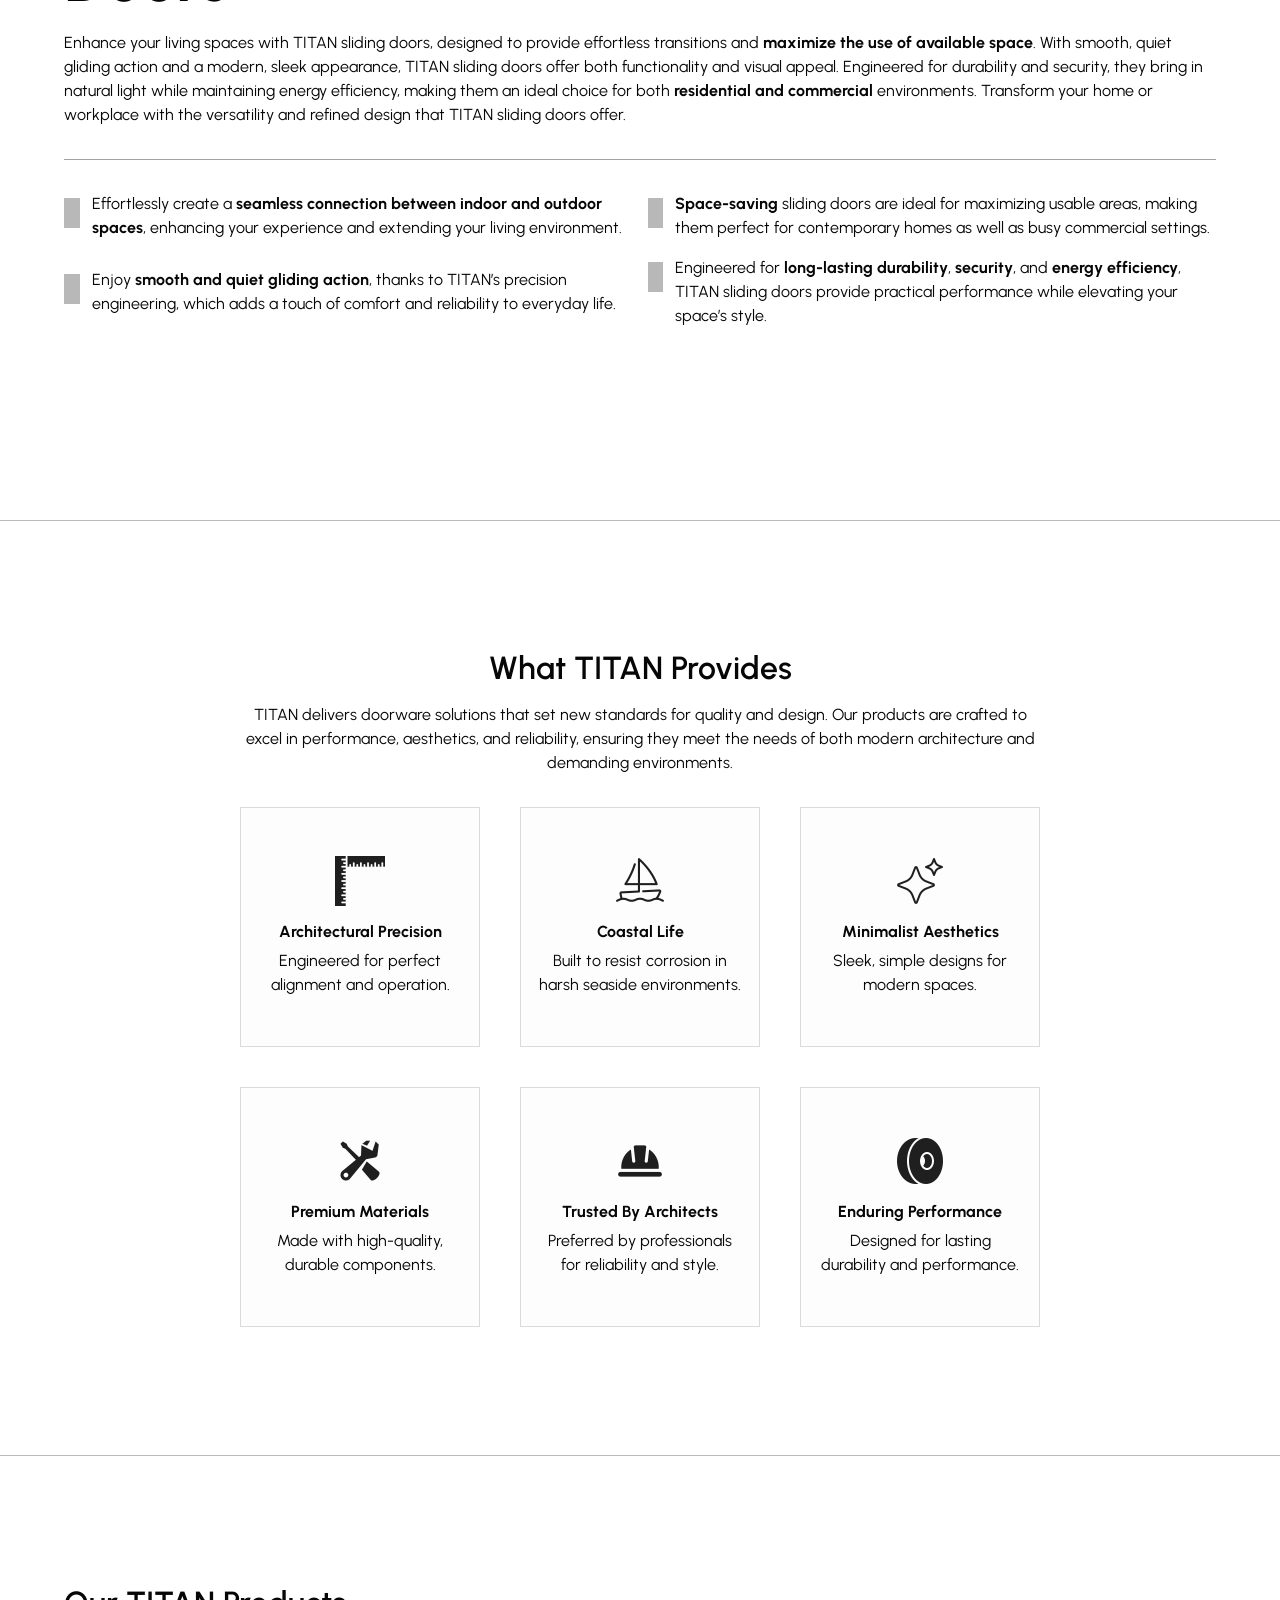
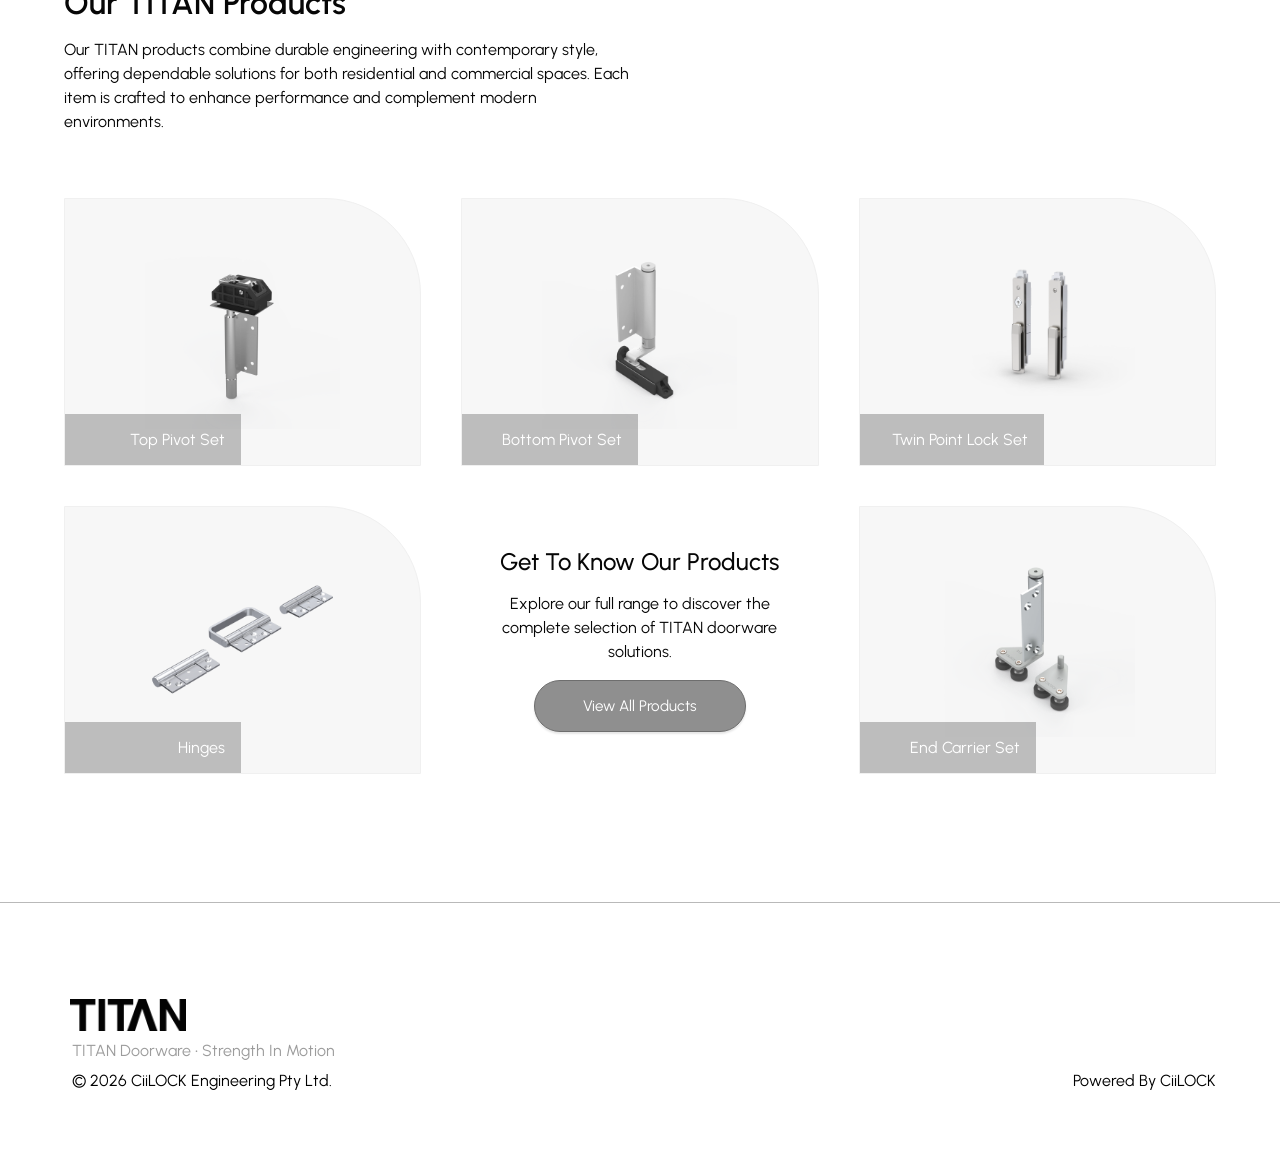
==== commit 483abc50: "-" ====
--- a/index.html
+++ b/index.html
@@ -15,6 +15,8 @@
         <link rel="preconnect" href="https://fonts.googleapis.com">
         <link rel="preconnect" href="https://fonts.gstatic.com" crossorigin>
         <link href="https://fonts.googleapis.com/css2?family=DM+Sans:ital,opsz,wght@0,9..40,100..1000;1,9..40,100..1000&family=Urbanist:ital,wght@0,100..900;1,100..900&display=swap" rel="stylesheet">
+        <link href="images/logos/favicon.webp" rel="shortcut icon" type="image/x-icon">
+        <link href="images/logos/favicon.webp" rel="apple-touch-icon">
         <link rel="stylesheet" href="css/font.css">
         <link rel="stylesheet" href="css/nav.css">
         <link rel="stylesheet" href="css/side.menu.css">
@@ -71,9 +73,9 @@
                                         </div>
                                     </div>
 
-                                    <a href="#">Design Inspirations</a>
-                                    <a href="#">About</a>
-                                    <a href="#">Contact</a>
+                                    <a href="design-inspirations.html">Design Inspirations</a>
+                                    <a href="about-titan.html">About</a>
+                                    <a href="contact-us.html">Contact</a>
                                 </nav>
                             </div>
                         </div>
@@ -185,7 +187,7 @@
                 <div class="fact">
                     <div class="icon steel"></div>
                     <div class="med-text">304 & 316</div>
-                    <p class="para">Stainless Steel</p>
+                    <p class="para">Stainless Steel</p> 
                 </div>
                 <div class="fact">
                     <div class="icon bend"></div>
--- a/css/body.css
+++ b/css/body.css
@@ -1,5 +1,6 @@
 body {
     margin: 0;
+    overflow-x: hidden;
 }
 
 body.dark {
--- a/css/hero.css
+++ b/css/hero.css
@@ -70,6 +70,10 @@
 
 .titan-sliders.hero {
     background-image: url(../images/hero/titan-sliders.webp);
+}
+
+.titan-bifolds.hero {
+    background-image: url(../images/hero/titan-bifolds.webp);
 }
 
 .doorware.hero {
@@ -84,6 +88,7 @@
 .design-inspirations.hero::before,
 .about-titan.hero::before,
 .titan-sliders.hero::before,
+.titan-bifolds.hero::before,
 .doorware.hero::before {
     content: "";
     position: absolute;
--- a/css/content.css
+++ b/css/content.css
@@ -128,6 +128,10 @@
     background-image: url(../images/icons/building.webp);
 }
 
+.icon.top-hung.dark {
+    background-image: url(../images/icons/top-hung-dark.webp);
+}
+
 .icon.top-hung {
     background-image: url(../images/icons/top-hung.webp);
 }
@@ -140,12 +144,71 @@
     background-image: url(../images/icons/fold.webp);
 }
 
+.icon.fold.dark {
+    background-image: url(../images/icons/fold-dark.webp);
+}
+
 .icon.weather {
     background-image: url(../images/icons/weather.webp);
 }
 
 .icon.durable {
     background-image: url(../images/icons/durable.webp);
+}
+.icon.open.dark {
+    background-image: url(../images/icons/open-dark.webp);
+}
+.icon.open {
+    background-image: url(../images/icons/open.webp);
+}
+
+.icon.space.dark {
+    background-image: url(../images/icons/space-dark.webp);
+}
+.icon.space {
+    background-image: url(../images/icons/space.webp);
+}
+
+.icon.transition.dark {
+    background-image: url(../images/icons/transition-dark.webp);
+}
+.icon.transition {
+    background-image: url(../images/icons/transition.webp);
+}
+
+.icon.light.dark {
+    background-image: url(../images/icons/light-dark.webp);
+}
+.icon.light {
+    background-image: url(../images/icons/light.webp);
+}
+
+.icon.furniture.dark {
+    background-image: url(../images/icons/furniture-dark.webp);
+}
+.icon.furniture {
+    background-image: url(../images/icons/furniture.webp);
+}
+
+.icon.lock.dark {
+    background-image: url(../images/icons/lock-dark.webp);
+}
+.icon.lock {
+    background-image: url(../images/icons/lock.webp);
+}
+
+.icon.globe.dark {
+    background-image: url(../images/icons/globe-dark.webp);
+}
+.icon.globe {
+    background-image: url(../images/icons/globe.webp);
+}
+
+.icon.panoramic.dark {
+    background-image: url(../images/icons/panoramic-dark.webp);
+}
+.icon.panoramic {
+    background-image: url(../images/icons/panoramic.webp);
 }
 
 .point {
@@ -187,6 +250,10 @@
     aspect-ratio: 1/1;
     flex-flow: column;
     gap: 0.5rem;
+}
+
+.box.unset {
+    aspect-ratio: unset;
 }
 
 .box .icon, 
@@ -466,7 +533,7 @@
 }
 
 .content.grey {
-    background-color: #5353535e;
+    background-color: #535353c9;
 }
 
 .content.dark-grey {
@@ -500,6 +567,14 @@
 
 .product-cta.a100{
     background-image: url(../images/systems/a100.webp);
+}
+
+.product-cta.more-bifolds{
+    background-image: url(../images/systems/more-bifolds.webp);
+}
+
+.product-cta.more-sliders{
+    background-image: url(../images/systems/more-sliders.webp);
 }
 
 .product-cta > * {
--- a/css/button.css
+++ b/css/button.css
@@ -13,7 +13,7 @@
     justify-content: center;
     text-align: center;
     gap: 1rem;
-    box-shadow: 0px 4px 4px rgba(0, 0, 0, 0.25);
+    box-shadow: 0px 2px 2px rgba(0, 0, 0, 0.1);
     transition: background-color 0.2s ease-in-out;
     box-sizing: border-box;
 }
@@ -40,7 +40,7 @@
 }
 
 .btn.filled {
-    background-color: #6e6e6e;
+    background-color: #8f8f8f;
     color: #ffffff;
 }
 
--- a/css/image.css
+++ b/css/image.css
@@ -2,6 +2,11 @@
     aspect-ratio: 1/1;
     overflow: hidden;
     position: relative;
+}
+
+.square.medium {
+    max-height: 500px;
+    justify-self: center;
 }
 
 .square.small {
@@ -49,8 +54,9 @@
 }
 
 .gif.sect {
-    min-height: 700px;
-    background-size: cover;
+    min-height: 800px;
+    background-size: contain;
+    background-position: center;
     background-repeat: no-repeat;
     height: 100%;
 }
@@ -65,11 +71,11 @@
 }
 
 .gif.sect.sliding {
-    background-image: url(../images/placeholder.png);
+    background-image: url(../images/gifs/sliding.gif);
 }
 
 .gif.sect.bifolds {
-    background-image: url(../images/placeholder.png);
+    background-image: url(../images/gifs/folding.gif);
 }
 
 .preview.one {
